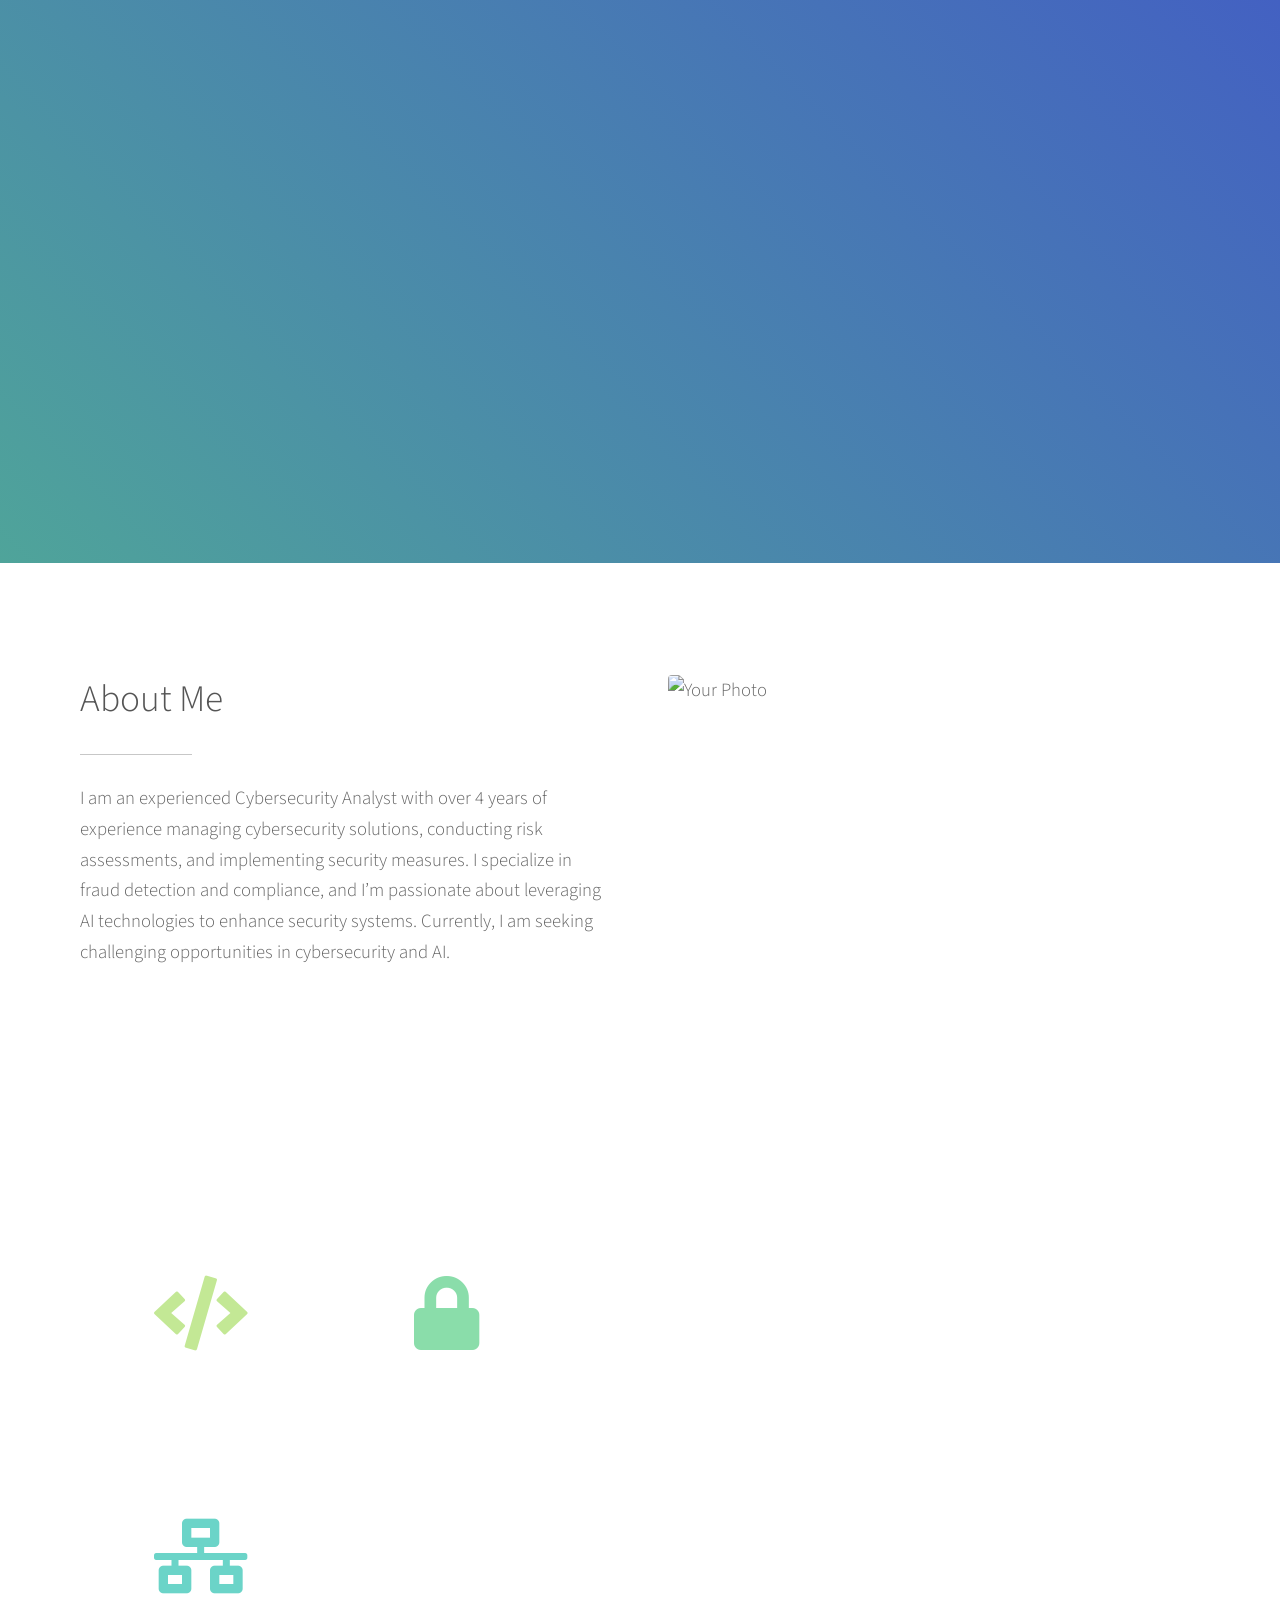
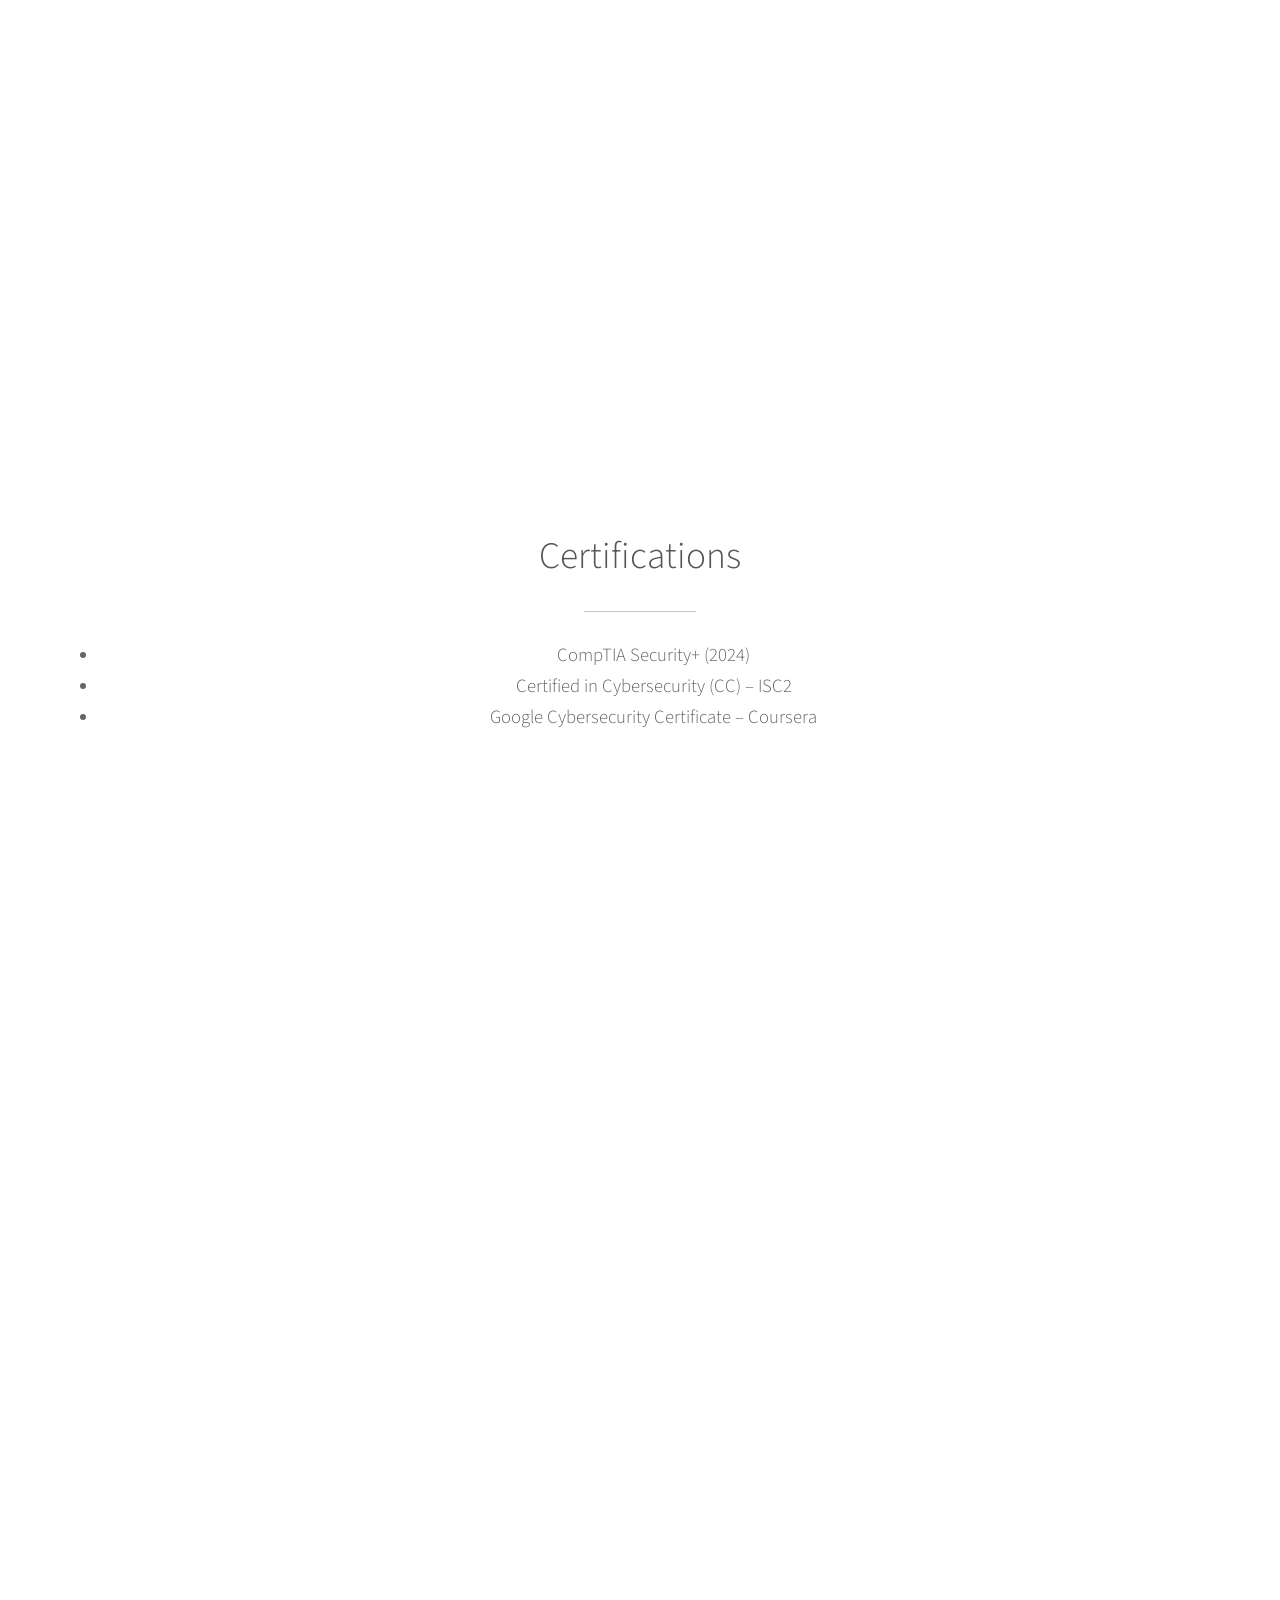
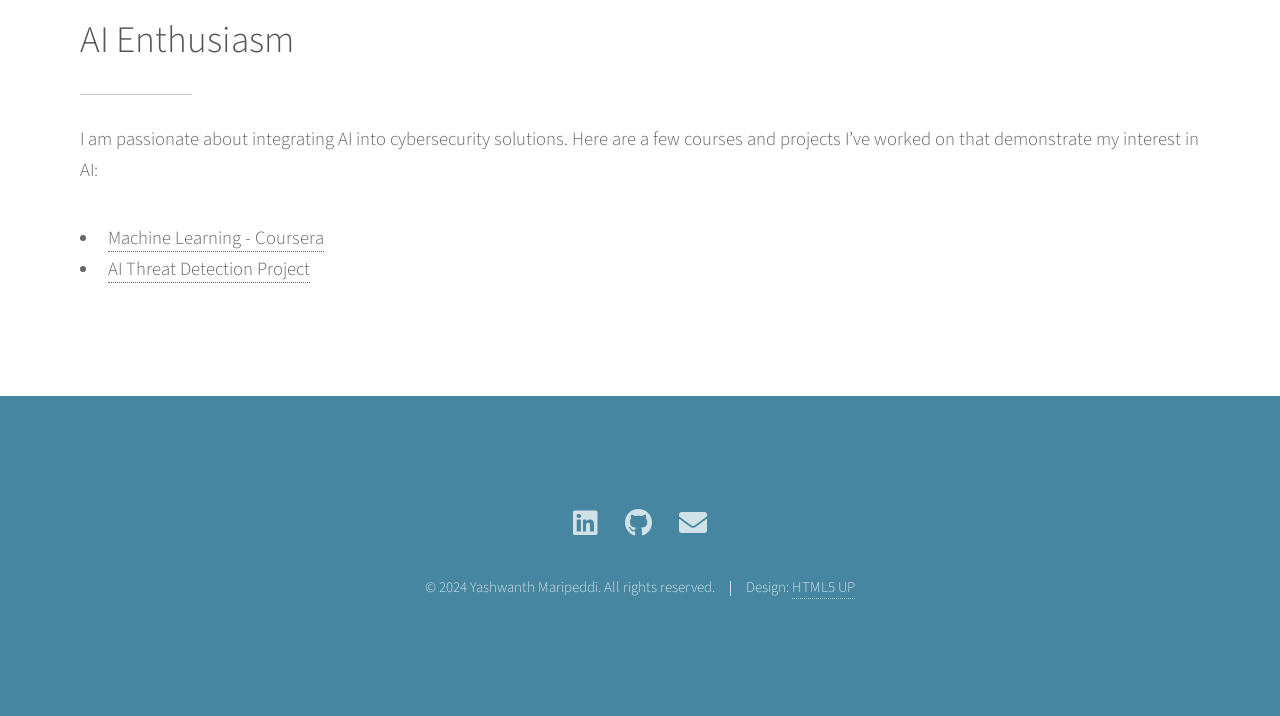
==== index.html @ 0f4a698a "Updated index.html with new resume details" ====
<!DOCTYPE HTML>
<html>

    <head>
        <title>Yashwanth's Portfolio</title>
        <meta charset="utf-8" />
        <meta name="viewport" content="width=device-width, initial-scale=1, user-scalable=no" />
        <meta name="description" content="Yashwanth's Portfolio - Cybersecurity Analyst and AI Enthusiast" />
        <link rel="stylesheet" href="assets/css/main.css" />
        <noscript><link rel="stylesheet" href="assets/css/noscript.css" /></noscript>
    </head>

    <body class="is-preload">

        <!-- Header -->
        <section id="header">
            <div class="inner">
                <span class="icon solid major fa-shield-alt"></span>
                <h1>Hi, I'm <strong>Yashwanth Maripeddi</strong>, a Cybersecurity Analyst & AI Enthusiast.</h1>
                <p>Welcome to my personal portfolio, where I showcase my projects, certifications, and experiences.</p>
                <ul class="actions special">
                    <li><a href="#one" class="button scrolly">Discover</a></li>
                </ul>
            </div>
        </section>

        <!-- About Me -->
        <section id="one" class="main style1">
            <div class="container">
                <div class="row gtr-150">
                    <div class="col-6 col-12-medium">
                        <header class="major">
                            <h2>About Me</h2>
                        </header>
                        <p>I am an experienced Cybersecurity Analyst with over 4 years of experience managing cybersecurity solutions, conducting risk assessments, and implementing security measures. I specialize in fraud detection and compliance, and I’m passionate about leveraging AI technologies to enhance security systems. Currently, I am seeking challenging opportunities in cybersecurity and AI.</p>
                    </div>
                    <div class="col-6 col-12-medium imp-medium">
                        <span class="image fit"><img src="images/your-photo.jpg" alt="Your Photo" /></span>
                    </div>
                </div>
            </div>
        </section>

        <!-- Projects -->
        <section id="two" class="main style2">
            <div class="container">
                <div class="row gtr-150">
                    <div class="col-6 col-12-medium">
                        <ul class="major-icons">
                            <li><span class="icon solid style1 major fa-code"></span></li>
                            <li><span class="icon solid style2 major fa-lock"></span></li>
                            <li><span class="icon solid style3 major fa-network-wired"></span></li>
                        </ul>
                    </div>
                    <div class="col-6 col-12-medium">
                        <header class="major">
                            <h2>Projects</h2>
                        </header>
                        <p>Here are a few key projects I've worked on:</p>

                        <div class="project">
                            <h3>Risk Assessment Strategy Implementation</h3>
                            <p>Executed a comprehensive risk assessment strategy that led to a 30% decrease in potential security threats, ensuring alignment with NIST and ISO 27001 frameworks.</p>
                        </div>

                        <div class="project">
                            <h3>AI-Powered Threat Intelligence Solution</h3>
                            <p>Developed a scalable AI threat intelligence solution that processed over 500,000 data points daily, resulting in faster threat detection and improved prioritization of risks.</p>
                        </div>

                        <div class="project">
                            <h3>Email Security Framework</h3>
                            <p>Designed and implemented an email security framework that integrated state-of-the-art filtering algorithms to prevent phishing attacks and secure communications.</p>
                        </div>
                    </div>
                </div>
            </div>
        </section>

        <!-- Certifications -->
        <section id="three" class="main style1 special">
            <div class="container">
                <header class="major">
                    <h2>Certifications</h2>
                </header>
                <ul>
                    <li>CompTIA Security+ (2024)</li>
                    <li>Certified in Cybersecurity (CC) – ISC2</li>
                    <li>Google Cybersecurity Certificate – Coursera</li>
                </ul>
            </div>
        </section>

        <!-- Experience -->
        <section id="four" class="main style2 special">
            <div class="container">
                <header class="major">
                    <h2>Professional Experience</h2>
                </header>
                <p><strong>Cybersecurity Analyst – Assurant</strong> (Aug 2023 - Present)</p>
                <ul>
                    <li>Developed a security framework in compliance with NIST and ISO 27001, achieving a 25% improvement in audit compliance ratings.</li>
                    <li>Optimized threat detection and incident response times by 20% using Splunk and Wireshark.</li>
                    <li>Configured and integrated firewall systems (Cisco ASA, Palo Alto) for enhanced protection.</li>
                </ul>
                <p><strong>Cybersecurity Analyst – CSS Corp</strong> (Jan 2021 - July 2023)</p>
                <ul>
                    <li>Created an AI threat intelligence system that improved threat identification speed.</li>
                    <li>Launched a secure biometric authentication system, achieving 99% accuracy in fingerprint and facial recognition.</li>
                </ul>
            </div>
        </section>

        <!-- AI Enthusiasm -->
        <section id="ai" class="main style1">
            <div class="container">
                <header class="major">
                    <h2>AI Enthusiasm</h2>
                </header>
                <p>I am passionate about integrating AI into cybersecurity solutions. Here are a few courses and projects I’ve worked on that demonstrate my interest in AI:</p>
                <ul>
                    <li><a href="https://www.coursera.org/learn/machine-learning">Machine Learning - Coursera</a></li>
                    <li><a href="https://github.com/yourusername/ai-project">AI Threat Detection Project</a></li>
                </ul>
            </div>
        </section>

        <!-- Footer -->
        <section id="footer">
            <ul class="icons">
                <li><a href="https://www.linkedin.com/in/ymariped" class="icon brands alt fa-linkedin"><span class="label">LinkedIn</span></a></li>
                <li><a href="https://github.com/yashmariped" class="icon brands alt fa-github"><span class="label">GitHub</span></a></li>
                <li><a href="mailto:yashsecurecodes@gmail.com" class="icon solid alt fa-envelope"><span class="label">Email</span></a></li>
            </ul>
            <ul class="copyright">
                <li>&copy; 2024 Yashwanth Maripeddi. All rights reserved.</li><li>Design: <a href="http://html5up.net">HTML5 UP</a></li>
            </ul>
        </section>

        <!-- Scripts -->
        <script src="assets/js/jquery.min.js"></script>
        <script src="assets/js/jquery.scrolly.min.js"></script>
        <script src="assets/js/browser.min.js"></script>
        <script src="assets/js/breakpoints.min.js"></script>
        <script src="assets/js/util.js"></script>
        <script src="assets/js/main.js"></script>

    </body>
</html>
---- assets/css/main.css ----
@import url("fontawesome-all.min.css");
@import url("https://fonts.googleapis.com/css?family=Source+Sans+Pro:300,300italic,400,400italic");

/*
	Photon by HTML5 UP
	html5up.net | @ajlkn
	Free for personal and commercial use under the CCA 3.0 license (html5up.net/license)
*/

html, body, div, span, applet, object,
iframe, h1, h2, h3, h4, h5, h6, p, blockquote,
pre, a, abbr, acronym, address, big, cite,
code, del, dfn, em, img, ins, kbd, q, s, samp,
small, strike, strong, sub, sup, tt, var, b,
u, i, center, dl, dt, dd, ol, ul, li, fieldset,
form, label, legend, table, caption, tbody,
tfoot, thead, tr, th, td, article, aside,
canvas, details, embed, figure, figcaption,
footer, header, hgroup, menu, nav, output, ruby,
section, summary, time, mark, audio, video {
	margin: 0;
	padding: 0;
	border: 0;
	font-size: 100%;
	font: inherit;
	vertical-align: baseline;}

article, aside, details, figcaption, figure,
footer, header, hgroup, menu, nav, section {
	display: block;}

body {
	line-height: 1;
}

ol, ul {
	list-style: none;
}

blockquote, q {
	quotes: none;
}

	blockquote:before, blockquote:after, q:before, q:after {
		content: '';
		content: none;
	}

table {
	border-collapse: collapse;
	border-spacing: 0;
}

body {
	-webkit-text-size-adjust: none;
}

mark {
	background-color: transparent;
	color: inherit;
}

input::-moz-focus-inner {
	border: 0;
	padding: 0;
}

input, select, textarea {
	-moz-appearance: none;
	-webkit-appearance: none;
	-ms-appearance: none;
	appearance: none;
}

/* Basic */

	html {
		box-sizing: border-box;
	}

	*, *:before, *:after {
		box-sizing: inherit;
	}

	body {
		background: #fff;
	}

		body.is-preload *, body.is-preload *:before, body.is-preload *:after {
			-moz-animation: none !important;
			-webkit-animation: none !important;
			-ms-animation: none !important;
			animation: none !important;
			-moz-transition: none !important;
			-webkit-transition: none !important;
			-ms-transition: none !important;
			transition: none !important;
		}

	body, input, select, textarea {
		color: #666;
		font-family: "Source Sans Pro", Helvetica, sans-serif;
		font-size: 16pt;
		font-weight: 300;
		line-height: 1.65em;
	}

	a {
		-moz-transition: color 0.2s ease-in-out, border-color 0.2s ease-in-out;
		-webkit-transition: color 0.2s ease-in-out, border-color 0.2s ease-in-out;
		-ms-transition: color 0.2s ease-in-out, border-color 0.2s ease-in-out;
		transition: color 0.2s ease-in-out, border-color 0.2s ease-in-out;
		border-bottom: dotted 1px #666;
		color: inherit;
		text-decoration: none;
	}

		a:hover {
			border-bottom-color: transparent !important;
			color: #6bd4c8;
		}

	strong, b {
		color: #555;
		font-weight: 400;
	}

	em, i {
		font-style: italic;
	}

	p {
		margin: 0 0 2em 0;
	}

	h1, h2, h3, h4, h5, h6 {
		color: #555;
		line-height: 1em;
		margin: 0 0 1em 0;
	}

		h1 a, h2 a, h3 a, h4 a, h5 a, h6 a {
			color: inherit;
			text-decoration: none;
		}

	h1 {
		font-size: 2.25em;
		line-height: 1.35em;
	}

	h2 {
		font-size: 2em;
		line-height: 1.35em;
	}

	h3 {
		font-size: 1.35em;
		line-height: 1.5em;
	}

	h4 {
		font-size: 1.25em;
		line-height: 1.5em;
	}

	h5 {
		font-size: 0.9em;
		line-height: 1.5em;
	}

	h6 {
		font-size: 0.7em;
		line-height: 1.5em;
	}

	sub {
		font-size: 0.8em;
		position: relative;
		top: 0.5em;
	}

	sup {
		font-size: 0.8em;
		position: relative;
		top: -0.5em;
	}

	hr {
		border: 0;
		border-bottom: solid 1px rgba(144, 144, 144, 0.5);
		margin: 2em 0;
	}

		hr.major {
			margin: 3em 0;
		}

	blockquote {
		border-left: solid 4px rgba(144, 144, 144, 0.5);
		font-style: italic;
		margin: 0 0 2em 0;
		padding: 0.5em 0 0.5em 2em;
	}

	code {
		background: rgba(144, 144, 144, 0.075);
		border-radius: 4px;
		border: solid 1px rgba(144, 144, 144, 0.5);
		font-family: "Courier New", monospace;
		font-size: 0.9em;
		margin: 0 0.25em;
		padding: 0.25em 0.65em;
	}

	pre {
		-webkit-overflow-scrolling: touch;
		font-family: "Courier New", monospace;
		font-size: 0.9em;
		margin: 0 0 2em 0;
	}

		pre code {
			display: block;
			line-height: 1.75em;
			padding: 1em 1.5em;
			overflow-x: auto;
		}

	.align-left {
		text-align: left;
	}

	.align-center {
		text-align: center;
	}

	.align-right {
		text-align: right;
	}

/* Container */

	.container {
		margin: 0 auto;
		max-width: calc(100% - 4em);
		width: 60em;
	}

		.container.xsmall {
			width: 15em;
		}

		.container.small {
			width: 30em;
		}

		.container.medium {
			width: 45em;
		}

		.container.large {
			width: 75em;
		}

		.container.xlarge {
			width: 90em;
		}

		.container.max {
			width: 100%;
		}

		@media screen and (max-width: 980px) {

			.container {
				max-width: 100% !important;
				width: 100% !important;
			}

		}

		@media screen and (max-width: 480px) {

			.container {
				max-width: calc(100% - 3em);
			}

		}

/* Row */

	.row {
		display: flex;
		flex-wrap: wrap;
		box-sizing: border-box;
		align-items: stretch;
	}

		.row > * {
			box-sizing: border-box;
		}

		.row.gtr-uniform > * > :last-child {
			margin-bottom: 0;
		}

		.row.aln-left {
			justify-content: flex-start;
		}

		.row.aln-center {
			justify-content: center;
		}

		.row.aln-right {
			justify-content: flex-end;
		}

		.row.aln-top {
			align-items: flex-start;
		}

		.row.aln-middle {
			align-items: center;
		}

		.row.aln-bottom {
			align-items: flex-end;
		}

		.row > .imp {
			order: -1;
		}

		.row > .col-1 {
			width: 8.33333%;
		}

		.row > .off-1 {
			margin-left: 8.33333%;
		}

		.row > .col-2 {
			width: 16.66667%;
		}

		.row > .off-2 {
			margin-left: 16.66667%;
		}

		.row > .col-3 {
			width: 25%;
		}

		.row > .off-3 {
			margin-left: 25%;
		}

		.row > .col-4 {
			width: 33.33333%;
		}

		.row > .off-4 {
			margin-left: 33.33333%;
		}

		.row > .col-5 {
			width: 41.66667%;
		}

		.row > .off-5 {
			margin-left: 41.66667%;
		}

		.row > .col-6 {
			width: 50%;
		}

		.row > .off-6 {
			margin-left: 50%;
		}

		.row > .col-7 {
			width: 58.33333%;
		}

		.row > .off-7 {
			margin-left: 58.33333%;
		}

		.row > .col-8 {
			width: 66.66667%;
		}

		.row > .off-8 {
			margin-left: 66.66667%;
		}

		.row > .col-9 {
			width: 75%;
		}

		.row > .off-9 {
			margin-left: 75%;
		}

		.row > .col-10 {
			width: 83.33333%;
		}

		.row > .off-10 {
			margin-left: 83.33333%;
		}

		.row > .col-11 {
			width: 91.66667%;
		}

		.row > .off-11 {
			margin-left: 91.66667%;
		}

		.row > .col-12 {
			width: 100%;
		}

		.row > .off-12 {
			margin-left: 100%;
		}

		.row.gtr-0 {
			margin-top: 0;
			margin-left: 0em;
		}

			.row.gtr-0 > * {
				padding: 0 0 0 0em;
			}

			.row.gtr-0.gtr-uniform {
				margin-top: 0em;
			}

				.row.gtr-0.gtr-uniform > * {
					padding-top: 0em;
				}

		.row.gtr-25 {
			margin-top: 0;
			margin-left: -0.5em;
		}

			.row.gtr-25 > * {
				padding: 0 0 0 0.5em;
			}

			.row.gtr-25.gtr-uniform {
				margin-top: -0.5em;
			}

				.row.gtr-25.gtr-uniform > * {
					padding-top: 0.5em;
				}

		.row.gtr-50 {
			margin-top: 0;
			margin-left: -1em;
		}

			.row.gtr-50 > * {
				padding: 0 0 0 1em;
			}

			.row.gtr-50.gtr-uniform {
				margin-top: -1em;
			}

				.row.gtr-50.gtr-uniform > * {
					padding-top: 1em;
				}

		.row {
			margin-top: 0;
			margin-left: -2em;
		}

			.row > * {
				padding: 0 0 0 2em;
			}

			.row.gtr-uniform {
				margin-top: -2em;
			}

				.row.gtr-uniform > * {
					padding-top: 2em;
				}

		.row.gtr-150 {
			margin-top: 0;
			margin-left: -3em;
		}

			.row.gtr-150 > * {
				padding: 0 0 0 3em;
			}

			.row.gtr-150.gtr-uniform {
				margin-top: -3em;
			}

				.row.gtr-150.gtr-uniform > * {
					padding-top: 3em;
				}

		.row.gtr-200 {
			margin-top: 0;
			margin-left: -4em;
		}

			.row.gtr-200 > * {
				padding: 0 0 0 4em;
			}

			.row.gtr-200.gtr-uniform {
				margin-top: -4em;
			}

				.row.gtr-200.gtr-uniform > * {
					padding-top: 4em;
				}

		@media screen and (max-width: 1680px) {

			.row {
				display: flex;
				flex-wrap: wrap;
				box-sizing: border-box;
				align-items: stretch;
			}

				.row > * {
					box-sizing: border-box;
				}

				.row.gtr-uniform > * > :last-child {
					margin-bottom: 0;
				}

				.row.aln-left {
					justify-content: flex-start;
				}

				.row.aln-center {
					justify-content: center;
				}

				.row.aln-right {
					justify-content: flex-end;
				}

				.row.aln-top {
					align-items: flex-start;
				}

				.row.aln-middle {
					align-items: center;
				}

				.row.aln-bottom {
					align-items: flex-end;
				}

				.row > .imp-xlarge {
					order: -1;
				}

				.row > .col-1-xlarge {
					width: 8.33333%;
				}

				.row > .off-1-xlarge {
					margin-left: 8.33333%;
				}

				.row > .col-2-xlarge {
					width: 16.66667%;
				}

				.row > .off-2-xlarge {
					margin-left: 16.66667%;
				}

				.row > .col-3-xlarge {
					width: 25%;
				}

				.row > .off-3-xlarge {
					margin-left: 25%;
				}

				.row > .col-4-xlarge {
					width: 33.33333%;
				}

				.row > .off-4-xlarge {
					margin-left: 33.33333%;
				}

				.row > .col-5-xlarge {
					width: 41.66667%;
				}

				.row > .off-5-xlarge {
					margin-left: 41.66667%;
				}

				.row > .col-6-xlarge {
					width: 50%;
				}

				.row > .off-6-xlarge {
					margin-left: 50%;
				}

				.row > .col-7-xlarge {
					width: 58.33333%;
				}

				.row > .off-7-xlarge {
					margin-left: 58.33333%;
				}

				.row > .col-8-xlarge {
					width: 66.66667%;
				}

				.row > .off-8-xlarge {
					margin-left: 66.66667%;
				}

				.row > .col-9-xlarge {
					width: 75%;
				}

				.row > .off-9-xlarge {
					margin-left: 75%;
				}

				.row > .col-10-xlarge {
					width: 83.33333%;
				}

				.row > .off-10-xlarge {
					margin-left: 83.33333%;
				}

				.row > .col-11-xlarge {
					width: 91.66667%;
				}

				.row > .off-11-xlarge {
					margin-left: 91.66667%;
				}

				.row > .col-12-xlarge {
					width: 100%;
				}

				.row > .off-12-xlarge {
					margin-left: 100%;
				}

				.row.gtr-0 {
					margin-top: 0;
					margin-left: 0em;
				}

					.row.gtr-0 > * {
						padding: 0 0 0 0em;
					}

					.row.gtr-0.gtr-uniform {
						margin-top: 0em;
					}

						.row.gtr-0.gtr-uniform > * {
							padding-top: 0em;
						}

				.row.gtr-25 {
					margin-top: 0;
					margin-left: -0.5em;
				}

					.row.gtr-25 > * {
						padding: 0 0 0 0.5em;
					}

					.row.gtr-25.gtr-uniform {
						margin-top: -0.5em;
					}

						.row.gtr-25.gtr-uniform > * {
							padding-top: 0.5em;
						}

				.row.gtr-50 {
					margin-top: 0;
					margin-left: -1em;
				}

					.row.gtr-50 > * {
						padding: 0 0 0 1em;
					}

					.row.gtr-50.gtr-uniform {
						margin-top: -1em;
					}

						.row.gtr-50.gtr-uniform > * {
							padding-top: 1em;
						}

				.row {
					margin-top: 0;
					margin-left: -2em;
				}

					.row > * {
						padding: 0 0 0 2em;
					}

					.row.gtr-uniform {
						margin-top: -2em;
					}

						.row.gtr-uniform > * {
							padding-top: 2em;
						}

				.row.gtr-150 {
					margin-top: 0;
					margin-left: -3em;
				}

					.row.gtr-150 > * {
						padding: 0 0 0 3em;
					}

					.row.gtr-150.gtr-uniform {
						margin-top: -3em;
					}

						.row.gtr-150.gtr-uniform > * {
							padding-top: 3em;
						}

				.row.gtr-200 {
					margin-top: 0;
					margin-left: -4em;
				}

					.row.gtr-200 > * {
						padding: 0 0 0 4em;
					}

					.row.gtr-200.gtr-uniform {
						margin-top: -4em;
					}

						.row.gtr-200.gtr-uniform > * {
							padding-top: 4em;
						}

		}

		@media screen and (max-width: 1140px) {

			.row {
				display: flex;
				flex-wrap: wrap;
				box-sizing: border-box;
				align-items: stretch;
			}

				.row > * {
					box-sizing: border-box;
				}

				.row.gtr-uniform > * > :last-child {
					margin-bottom: 0;
				}

				.row.aln-left {
					justify-content: flex-start;
				}

				.row.aln-center {
					justify-content: center;
				}

				.row.aln-right {
					justify-content: flex-end;
				}

				.row.aln-top {
					align-items: flex-start;
				}

				.row.aln-middle {
					align-items: center;
				}

				.row.aln-bottom {
					align-items: flex-end;
				}

				.row > .imp-large {
					order: -1;
				}

				.row > .col-1-large {
					width: 8.33333%;
				}

				.row > .off-1-large {
					margin-left: 8.33333%;
				}

				.row > .col-2-large {
					width: 16.66667%;
				}

				.row > .off-2-large {
					margin-left: 16.66667%;
				}

				.row > .col-3-large {
					width: 25%;
				}

				.row > .off-3-large {
					margin-left: 25%;
				}

				.row > .col-4-large {
					width: 33.33333%;
				}

				.row > .off-4-large {
					margin-left: 33.33333%;
				}

				.row > .col-5-large {
					width: 41.66667%;
				}

				.row > .off-5-large {
					margin-left: 41.66667%;
				}

				.row > .col-6-large {
					width: 50%;
				}

				.row > .off-6-large {
					margin-left: 50%;
				}

				.row > .col-7-large {
					width: 58.33333%;
				}

				.row > .off-7-large {
					margin-left: 58.33333%;
				}

				.row > .col-8-large {
					width: 66.66667%;
				}

				.row > .off-8-large {
					margin-left: 66.66667%;
				}

				.row > .col-9-large {
					width: 75%;
				}

				.row > .off-9-large {
					margin-left: 75%;
				}

				.row > .col-10-large {
					width: 83.33333%;
				}

				.row > .off-10-large {
					margin-left: 83.33333%;
				}

				.row > .col-11-large {
					width: 91.66667%;
				}

				.row > .off-11-large {
					margin-left: 91.66667%;
				}

				.row > .col-12-large {
					width: 100%;
				}

				.row > .off-12-large {
					margin-left: 100%;
				}

				.row.gtr-0 {
					margin-top: 0;
					margin-left: 0em;
				}

					.row.gtr-0 > * {
						padding: 0 0 0 0em;
					}

					.row.gtr-0.gtr-uniform {
						margin-top: 0em;
					}

						.row.gtr-0.gtr-uniform > * {
							padding-top: 0em;
						}

				.row.gtr-25 {
					margin-top: 0;
					margin-left: -0.5em;
				}

					.row.gtr-25 > * {
						padding: 0 0 0 0.5em;
					}

					.row.gtr-25.gtr-uniform {
						margin-top: -0.5em;
					}

						.row.gtr-25.gtr-uniform > * {
							padding-top: 0.5em;
						}

				.row.gtr-50 {
					margin-top: 0;
					margin-left: -1em;
				}

					.row.gtr-50 > * {
						padding: 0 0 0 1em;
					}

					.row.gtr-50.gtr-uniform {
						margin-top: -1em;
					}

						.row.gtr-50.gtr-uniform > * {
							padding-top: 1em;
						}

				.row {
					margin-top: 0;
					margin-left: -2em;
				}

					.row > * {
						padding: 0 0 0 2em;
					}

					.row.gtr-uniform {
						margin-top: -2em;
					}

						.row.gtr-uniform > * {
							padding-top: 2em;
						}

				.row.gtr-150 {
					margin-top: 0;
					margin-left: -3em;
				}

					.row.gtr-150 > * {
						padding: 0 0 0 3em;
					}

					.row.gtr-150.gtr-uniform {
						margin-top: -3em;
					}

						.row.gtr-150.gtr-uniform > * {
							padding-top: 3em;
						}

				.row.gtr-200 {
					margin-top: 0;
					margin-left: -4em;
				}

					.row.gtr-200 > * {
						padding: 0 0 0 4em;
					}

					.row.gtr-200.gtr-uniform {
						margin-top: -4em;
					}

						.row.gtr-200.gtr-uniform > * {
							padding-top: 4em;
						}

		}

		@media screen and (max-width: 980px) {

			.row {
				display: flex;
				flex-wrap: wrap;
				box-sizing: border-box;
				align-items: stretch;
			}

				.row > * {
					box-sizing: border-box;
				}

				.row.gtr-uniform > * > :last-child {
					margin-bottom: 0;
				}

				.row.aln-left {
					justify-content: flex-start;
				}

				.row.aln-center {
					justify-content: center;
				}

				.row.aln-right {
					justify-content: flex-end;
				}

				.row.aln-top {
					align-items: flex-start;
				}

				.row.aln-middle {
					align-items: center;
				}

				.row.aln-bottom {
					align-items: flex-end;
				}

				.row > .imp-medium {
					order: -1;
				}

				.row > .col-1-medium {
					width: 8.33333%;
				}

				.row > .off-1-medium {
					margin-left: 8.33333%;
				}

				.row > .col-2-medium {
					width: 16.66667%;
				}

				.row > .off-2-medium {
					margin-left: 16.66667%;
				}

				.row > .col-3-medium {
					width: 25%;
				}

				.row > .off-3-medium {
					margin-left: 25%;
				}

				.row > .col-4-medium {
					width: 33.33333%;
				}

				.row > .off-4-medium {
					margin-left: 33.33333%;
				}

				.row > .col-5-medium {
					width: 41.66667%;
				}

				.row > .off-5-medium {
					margin-left: 41.66667%;
				}

				.row > .col-6-medium {
					width: 50%;
				}

				.row > .off-6-medium {
					margin-left: 50%;
				}

				.row > .col-7-medium {
					width: 58.33333%;
				}

				.row > .off-7-medium {
					margin-left: 58.33333%;
				}

				.row > .col-8-medium {
					width: 66.66667%;
				}

				.row > .off-8-medium {
					margin-left: 66.66667%;
				}

				.row > .col-9-medium {
					width: 75%;
				}

				.row > .off-9-medium {
					margin-left: 75%;
				}

				.row > .col-10-medium {
					width: 83.33333%;
				}

				.row > .off-10-medium {
					margin-left: 83.33333%;
				}

				.row > .col-11-medium {
					width: 91.66667%;
				}

				.row > .off-11-medium {
					margin-left: 91.66667%;
				}

				.row > .col-12-medium {
					width: 100%;
				}

				.row > .off-12-medium {
					margin-left: 100%;
				}

				.row.gtr-0 {
					margin-top: 0;
					margin-left: 0em;
				}

					.row.gtr-0 > * {
						padding: 0 0 0 0em;
					}

					.row.gtr-0.gtr-uniform {
						margin-top: 0em;
					}

						.row.gtr-0.gtr-uniform > * {
							padding-top: 0em;
						}

				.row.gtr-25 {
					margin-top: 0;
					margin-left: -0.5em;
				}

					.row.gtr-25 > * {
						padding: 0 0 0 0.5em;
					}

					.row.gtr-25.gtr-uniform {
						margin-top: -0.5em;
					}

						.row.gtr-25.gtr-uniform > * {
							padding-top: 0.5em;
						}

				.row.gtr-50 {
					margin-top: 0;
					margin-left: -1em;
				}

					.row.gtr-50 > * {
						padding: 0 0 0 1em;
					}

					.row.gtr-50.gtr-uniform {
						margin-top: -1em;
					}

						.row.gtr-50.gtr-uniform > * {
							padding-top: 1em;
						}

				.row {
					margin-top: 0;
					margin-left: -2em;
				}

					.row > * {
						padding: 0 0 0 2em;
					}

					.row.gtr-uniform {
						margin-top: -2em;
					}

						.row.gtr-uniform > * {
							padding-top: 2em;
						}

				.row.gtr-150 {
					margin-top: 0;
					margin-left: -3em;
				}

					.row.gtr-150 > * {
						padding: 0 0 0 3em;
					}

					.row.gtr-150.gtr-uniform {
						margin-top: -3em;
					}

						.row.gtr-150.gtr-uniform > * {
							padding-top: 3em;
						}

				.row.gtr-200 {
					margin-top: 0;
					margin-left: -4em;
				}

					.row.gtr-200 > * {
						padding: 0 0 0 4em;
					}

					.row.gtr-200.gtr-uniform {
						margin-top: -4em;
					}

						.row.gtr-200.gtr-uniform > * {
							padding-top: 4em;
						}

		}

		@media screen and (max-width: 736px) {

			.row {
				display: flex;
				flex-wrap: wrap;
				box-sizing: border-box;
				align-items: stretch;
			}

				.row > * {
					box-sizing: border-box;
				}

				.row.gtr-uniform > * > :last-child {
					margin-bottom: 0;
				}

				.row.aln-left {
					justify-content: flex-start;
				}

				.row.aln-center {
					justify-content: center;
				}

				.row.aln-right {
					justify-content: flex-end;
				}

				.row.aln-top {
					align-items: flex-start;
				}

				.row.aln-middle {
					align-items: center;
				}

				.row.aln-bottom {
					align-items: flex-end;
				}

				.row > .imp-small {
					order: -1;
				}

				.row > .col-1-small {
					width: 8.33333%;
				}

				.row > .off-1-small {
					margin-left: 8.33333%;
				}

				.row > .col-2-small {
					width: 16.66667%;
				}

				.row > .off-2-small {
					margin-left: 16.66667%;
				}

				.row > .col-3-small {
					width: 25%;
				}

				.row > .off-3-small {
					margin-left: 25%;
				}

				.row > .col-4-small {
					width: 33.33333%;
				}

				.row > .off-4-small {
					margin-left: 33.33333%;
				}

				.row > .col-5-small {
					width: 41.66667%;
				}

				.row > .off-5-small {
					margin-left: 41.66667%;
				}

				.row > .col-6-small {
					width: 50%;
				}

				.row > .off-6-small {
					margin-left: 50%;
				}

				.row > .col-7-small {
					width: 58.33333%;
				}

				.row > .off-7-small {
					margin-left: 58.33333%;
				}

				.row > .col-8-small {
					width: 66.66667%;
				}

				.row > .off-8-small {
					margin-left: 66.66667%;
				}

				.row > .col-9-small {
					width: 75%;
				}

				.row > .off-9-small {
					margin-left: 75%;
				}

				.row > .col-10-small {
					width: 83.33333%;
				}

				.row > .off-10-small {
					margin-left: 83.33333%;
				}

				.row > .col-11-small {
					width: 91.66667%;
				}

				.row > .off-11-small {
					margin-left: 91.66667%;
				}

				.row > .col-12-small {
					width: 100%;
				}

				.row > .off-12-small {
					margin-left: 100%;
				}

				.row.gtr-0 {
					margin-top: 0;
					margin-left: 0em;
				}

					.row.gtr-0 > * {
						padding: 0 0 0 0em;
					}

					.row.gtr-0.gtr-uniform {
						margin-top: 0em;
					}

						.row.gtr-0.gtr-uniform > * {
							padding-top: 0em;
						}

				.row.gtr-25 {
					margin-top: 0;
					margin-left: -0.5em;
				}

					.row.gtr-25 > * {
						padding: 0 0 0 0.5em;
					}

					.row.gtr-25.gtr-uniform {
						margin-top: -0.5em;
					}

						.row.gtr-25.gtr-uniform > * {
							padding-top: 0.5em;
						}

				.row.gtr-50 {
					margin-top: 0;
					margin-left: -1em;
				}

					.row.gtr-50 > * {
						padding: 0 0 0 1em;
					}

					.row.gtr-50.gtr-uniform {
						margin-top: -1em;
					}

						.row.gtr-50.gtr-uniform > * {
							padding-top: 1em;
						}

				.row {
					margin-top: 0;
					margin-left: -2em;
				}

					.row > * {
						padding: 0 0 0 2em;
					}

					.row.gtr-uniform {
						margin-top: -2em;
					}

						.row.gtr-uniform > * {
							padding-top: 2em;
						}

				.row.gtr-150 {
					margin-top: 0;
					margin-left: -3em;
				}

					.row.gtr-150 > * {
						padding: 0 0 0 3em;
					}

					.row.gtr-150.gtr-uniform {
						margin-top: -3em;
					}

						.row.gtr-150.gtr-uniform > * {
							padding-top: 3em;
						}

				.row.gtr-200 {
					margin-top: 0;
					margin-left: -4em;
				}

					.row.gtr-200 > * {
						padding: 0 0 0 4em;
					}

					.row.gtr-200.gtr-uniform {
						margin-top: -4em;
					}

						.row.gtr-200.gtr-uniform > * {
							padding-top: 4em;
						}

		}

		@media screen and (max-width: 480px) {

			.row {
				display: flex;
				flex-wrap: wrap;
				box-sizing: border-box;
				align-items: stretch;
			}

				.row > * {
					box-sizing: border-box;
				}

				.row.gtr-uniform > * > :last-child {
					margin-bottom: 0;
				}

				.row.aln-left {
					justify-content: flex-start;
				}

				.row.aln-center {
					justify-content: center;
				}

				.row.aln-right {
					justify-content: flex-end;
				}

				.row.aln-top {
					align-items: flex-start;
				}

				.row.aln-middle {
					align-items: center;
				}

				.row.aln-bottom {
					align-items: flex-end;
				}

				.row > .imp-xsmall {
					order: -1;
				}

				.row > .col-1-xsmall {
					width: 8.33333%;
				}

				.row > .off-1-xsmall {
					margin-left: 8.33333%;
				}

				.row > .col-2-xsmall {
					width: 16.66667%;
				}

				.row > .off-2-xsmall {
					margin-left: 16.66667%;
				}

				.row > .col-3-xsmall {
					width: 25%;
				}

				.row > .off-3-xsmall {
					margin-left: 25%;
				}

				.row > .col-4-xsmall {
					width: 33.33333%;
				}

				.row > .off-4-xsmall {
					margin-left: 33.33333%;
				}

				.row > .col-5-xsmall {
					width: 41.66667%;
				}

				.row > .off-5-xsmall {
					margin-left: 41.66667%;
				}

				.row > .col-6-xsmall {
					width: 50%;
				}

				.row > .off-6-xsmall {
					margin-left: 50%;
				}

				.row > .col-7-xsmall {
					width: 58.33333%;
				}

				.row > .off-7-xsmall {
					margin-left: 58.33333%;
				}

				.row > .col-8-xsmall {
					width: 66.66667%;
				}

				.row > .off-8-xsmall {
					margin-left: 66.66667%;
				}

				.row > .col-9-xsmall {
					width: 75%;
				}

				.row > .off-9-xsmall {
					margin-left: 75%;
				}

				.row > .col-10-xsmall {
					width: 83.33333%;
				}

				.row > .off-10-xsmall {
					margin-left: 83.33333%;
				}

				.row > .col-11-xsmall {
					width: 91.66667%;
				}

				.row > .off-11-xsmall {
					margin-left: 91.66667%;
				}

				.row > .col-12-xsmall {
					width: 100%;
				}

				.row > .off-12-xsmall {
					margin-left: 100%;
				}

				.row.gtr-0 {
					margin-top: 0;
					margin-left: 0em;
				}

					.row.gtr-0 > * {
						padding: 0 0 0 0em;
					}

					.row.gtr-0.gtr-uniform {
						margin-top: 0em;
					}

						.row.gtr-0.gtr-uniform > * {
							padding-top: 0em;
						}

				.row.gtr-25 {
					margin-top: 0;
					margin-left: -0.5em;
				}

					.row.gtr-25 > * {
						padding: 0 0 0 0.5em;
					}

					.row.gtr-25.gtr-uniform {
						margin-top: -0.5em;
					}

						.row.gtr-25.gtr-uniform > * {
							padding-top: 0.5em;
						}

				.row.gtr-50 {
					margin-top: 0;
					margin-left: -1em;
				}

					.row.gtr-50 > * {
						padding: 0 0 0 1em;
					}

					.row.gtr-50.gtr-uniform {
						margin-top: -1em;
					}

						.row.gtr-50.gtr-uniform > * {
							padding-top: 1em;
						}

				.row {
					margin-top: 0;
					margin-left: -2em;
				}

					.row > * {
						padding: 0 0 0 2em;
					}

					.row.gtr-uniform {
						margin-top: -2em;
					}

						.row.gtr-uniform > * {
							padding-top: 2em;
						}

				.row.gtr-150 {
					margin-top: 0;
					margin-left: -3em;
				}

					.row.gtr-150 > * {
						padding: 0 0 0 3em;
					}

					.row.gtr-150.gtr-uniform {
						margin-top: -3em;
					}

						.row.gtr-150.gtr-uniform > * {
							padding-top: 3em;
						}

				.row.gtr-200 {
					margin-top: 0;
					margin-left: -4em;
				}

					.row.gtr-200 > * {
						padding: 0 0 0 4em;
					}

					.row.gtr-200.gtr-uniform {
						margin-top: -4em;
					}

						.row.gtr-200.gtr-uniform > * {
							padding-top: 4em;
						}

		}

		@media screen and (max-width: 320px) {

			.row {
				display: flex;
				flex-wrap: wrap;
				box-sizing: border-box;
				align-items: stretch;
			}

				.row > * {
					box-sizing: border-box;
				}

				.row.gtr-uniform > * > :last-child {
					margin-bottom: 0;
				}

				.row.aln-left {
					justify-content: flex-start;
				}

				.row.aln-center {
					justify-content: center;
				}

				.row.aln-right {
					justify-content: flex-end;
				}

				.row.aln-top {
					align-items: flex-start;
				}

				.row.aln-middle {
					align-items: center;
				}

				.row.aln-bottom {
					align-items: flex-end;
				}

				.row > .imp-xxsmall {
					order: -1;
				}

				.row > .col-1-xxsmall {
					width: 8.33333%;
				}

				.row > .off-1-xxsmall {
					margin-left: 8.33333%;
				}

				.row > .col-2-xxsmall {
					width: 16.66667%;
				}

				.row > .off-2-xxsmall {
					margin-left: 16.66667%;
				}

				.row > .col-3-xxsmall {
					width: 25%;
				}

				.row > .off-3-xxsmall {
					margin-left: 25%;
				}

				.row > .col-4-xxsmall {
					width: 33.33333%;
				}

				.row > .off-4-xxsmall {
					margin-left: 33.33333%;
				}

				.row > .col-5-xxsmall {
					width: 41.66667%;
				}

				.row > .off-5-xxsmall {
					margin-left: 41.66667%;
				}

				.row > .col-6-xxsmall {
					width: 50%;
				}

				.row > .off-6-xxsmall {
					margin-left: 50%;
				}

				.row > .col-7-xxsmall {
					width: 58.33333%;
				}

				.row > .off-7-xxsmall {
					margin-left: 58.33333%;
				}

				.row > .col-8-xxsmall {
					width: 66.66667%;
				}

				.row > .off-8-xxsmall {
					margin-left: 66.66667%;
				}

				.row > .col-9-xxsmall {
					width: 75%;
				}

				.row > .off-9-xxsmall {
					margin-left: 75%;
				}

				.row > .col-10-xxsmall {
					width: 83.33333%;
				}

				.row > .off-10-xxsmall {
					margin-left: 83.33333%;
				}

				.row > .col-11-xxsmall {
					width: 91.66667%;
				}

				.row > .off-11-xxsmall {
					margin-left: 91.66667%;
				}

				.row > .col-12-xxsmall {
					width: 100%;
				}

				.row > .off-12-xxsmall {
					margin-left: 100%;
				}

				.row.gtr-0 {
					margin-top: 0;
					margin-left: 0em;
				}

					.row.gtr-0 > * {
						padding: 0 0 0 0em;
					}

					.row.gtr-0.gtr-uniform {
						margin-top: 0em;
					}

						.row.gtr-0.gtr-uniform > * {
							padding-top: 0em;
						}

				.row.gtr-25 {
					margin-top: 0;
					margin-left: -0.5em;
				}

					.row.gtr-25 > * {
						padding: 0 0 0 0.5em;
					}

					.row.gtr-25.gtr-uniform {
						margin-top: -0.5em;
					}

						.row.gtr-25.gtr-uniform > * {
							padding-top: 0.5em;
						}

				.row.gtr-50 {
					margin-top: 0;
					margin-left: -1em;
				}

					.row.gtr-50 > * {
						padding: 0 0 0 1em;
					}

					.row.gtr-50.gtr-uniform {
						margin-top: -1em;
					}

						.row.gtr-50.gtr-uniform > * {
							padding-top: 1em;
						}

				.row {
					margin-top: 0;
					margin-left: -2em;
				}

					.row > * {
						padding: 0 0 0 2em;
					}

					.row.gtr-uniform {
						margin-top: -2em;
					}

						.row.gtr-uniform > * {
							padding-top: 2em;
						}

				.row.gtr-150 {
					margin-top: 0;
					margin-left: -3em;
				}

					.row.gtr-150 > * {
						padding: 0 0 0 3em;
					}

					.row.gtr-150.gtr-uniform {
						margin-top: -3em;
					}

						.row.gtr-150.gtr-uniform > * {
							padding-top: 3em;
						}

				.row.gtr-200 {
					margin-top: 0;
					margin-left: -4em;
				}

					.row.gtr-200 > * {
						padding: 0 0 0 4em;
					}

					.row.gtr-200.gtr-uniform {
						margin-top: -4em;
					}

						.row.gtr-200.gtr-uniform > * {
							padding-top: 4em;
						}

		}

/* Section/Article */

	section.special, article.special {
		text-align: center;
	}

	header p {
		color: #999;
		margin: 0 0 1.5em 0;
		position: relative;
	}

	header h2 + p {
		font-size: 1.25em;
		line-height: 1.5em;
		margin-top: -1em;
	}

	header h3 + p {
		font-size: 1.1em;
		line-height: 1.5em;
		margin-top: -0.8em;
	}

	header h4 + p,
	header h5 + p,
	header h6 + p {
		font-size: 0.9em;
		line-height: 1.5em;
		margin-top: -0.6em;
	}

	header.major {
		margin: 0 0 1em 0;
	}

		header.major:after {
			background: rgba(144, 144, 144, 0.5);
			content: '';
			display: inline-block;
			height: 1px;
			margin-top: 1.5em;
			width: 6em;
		}

		header.major h2, header.major h3, header.major h4, header.major h5, header.major h6 {
			margin: 0;
		}

		header.major p {
			margin: 0.7em 0 0 0;
		}

	header.special {
		text-align: center;
	}

/* Form */

	form {
		margin: 0 0 2em 0;
	}

	label {
		color: #555;
		display: block;
		font-size: 0.9em;
		font-weight: 400;
		margin: 0 0 1em 0;
	}

	input[type="text"],
	input[type="password"],
	input[type="email"],
	select,
	textarea {
		-moz-appearance: none;
		-webkit-appearance: none;
		-ms-appearance: none;
		appearance: none;
		background: rgba(144, 144, 144, 0.075);
		border-radius: 4px;
		border: none;
		border: solid 1px rgba(144, 144, 144, 0.5);
		color: inherit;
		display: block;
		outline: 0;
		padding: 0 1em;
		text-decoration: none;
		width: 100%;
	}

		input[type="text"]:invalid,
		input[type="password"]:invalid,
		input[type="email"]:invalid,
		select:invalid,
		textarea:invalid {
			box-shadow: none;
		}

		input[type="text"]:focus,
		input[type="password"]:focus,
		input[type="email"]:focus,
		select:focus,
		textarea:focus {
			border-color: #6bd4c8;
		}

	select {
		background-image: url("data:image/svg+xml;charset=utf8,%3Csvg xmlns='http://www.w3.org/2000/svg' width='40' height='40' preserveAspectRatio='none' viewBox='0 0 40 40'%3E%3Cpath d='M9.4,12.3l10.4,10.4l10.4-10.4c0.2-0.2,0.5-0.4,0.9-0.4c0.3,0,0.6,0.1,0.9,0.4l3.3,3.3c0.2,0.2,0.4,0.5,0.4,0.9 c0,0.4-0.1,0.6-0.4,0.9L20.7,31.9c-0.2,0.2-0.5,0.4-0.9,0.4c-0.3,0-0.6-0.1-0.9-0.4L4.3,17.3c-0.2-0.2-0.4-0.5-0.4-0.9 c0-0.4,0.1-0.6,0.4-0.9l3.3-3.3c0.2-0.2,0.5-0.4,0.9-0.4S9.1,12.1,9.4,12.3z' fill='rgba(144, 144, 144, 0.5)' /%3E%3C/svg%3E");
		background-size: 1.25rem;
		background-repeat: no-repeat;
		background-position: calc(100% - 1rem) center;
		height: 2.75em;
		padding-right: 2.75em;
		text-overflow: ellipsis;
	}

		select option {
			color: #555;
			background: #fff;
		}

		select:focus::-ms-value {
			background-color: transparent;
		}

		select::-ms-expand {
			display: none;
		}

	input[type="text"],
	input[type="password"],
	input[type="email"],
	select {
		height: 2.75em;
	}

	textarea {
		padding: 0.75em 1em;
	}

	input[type="checkbox"],
	input[type="radio"] {
		-moz-appearance: none;
		-webkit-appearance: none;
		-ms-appearance: none;
		appearance: none;
		display: block;
		float: left;
		margin-right: -2em;
		opacity: 0;
		width: 1em;
		z-index: -1;
	}

		input[type="checkbox"] + label,
		input[type="radio"] + label {
			text-decoration: none;
			color: #666;
			cursor: pointer;
			display: inline-block;
			font-size: 1em;
			font-weight: 300;
			padding-left: 2.4em;
			padding-right: 0.75em;
			position: relative;
		}

			input[type="checkbox"] + label:before,
			input[type="radio"] + label:before {
				-moz-osx-font-smoothing: grayscale;
				-webkit-font-smoothing: antialiased;
				display: inline-block;
				font-style: normal;
				font-variant: normal;
				text-rendering: auto;
				line-height: 1;
				text-transform: none !important;
				font-family: 'Font Awesome 5 Free';
				font-weight: 900;
			}

			input[type="checkbox"] + label:before,
			input[type="radio"] + label:before {
				background: rgba(144, 144, 144, 0.075);
				border-radius: 4px;
				border: solid 1px rgba(144, 144, 144, 0.5);
				content: '';
				display: inline-block;
				font-size: 0.8em;
				height: 2.0625em;
				left: 0;
				line-height: 2.0625em;
				position: absolute;
				text-align: center;
				top: 0;
				width: 2.0625em;
			}

		input[type="checkbox"]:checked + label:before,
		input[type="radio"]:checked + label:before {
			background: #666666;
			border-color: #666666;
			color: #ffffff;
			content: '\f00c';
		}

		input[type="checkbox"]:focus + label:before,
		input[type="radio"]:focus + label:before {
			border-color: #6bd4c8;
		}

	input[type="checkbox"] + label:before {
		border-radius: 4px;
	}

	input[type="radio"] + label:before {
		border-radius: 100%;
	}

	::-webkit-input-placeholder {
		color: #999 !important;
		opacity: 1.0;
	}

	:-moz-placeholder {
		color: #999 !important;
		opacity: 1.0;
	}

	::-moz-placeholder {
		color: #999 !important;
		opacity: 1.0;
	}

	:-ms-input-placeholder {
		color: #999 !important;
		opacity: 1.0;
	}

/* Box */

	.box {
		border-radius: 4px;
		border: solid 1px rgba(144, 144, 144, 0.5);
		margin-bottom: 2em;
		padding: 1.5em;
	}

		.box > :last-child,
		.box > :last-child > :last-child,
		.box > :last-child > :last-child > :last-child {
			margin-bottom: 0;
		}

		.box.alt {
			border: 0;
			border-radius: 0;
			padding: 0;
		}

/* Icon */

	.icon {
		text-decoration: none;
		border-bottom: none;
		position: relative;
	}

		.icon:before {
			-moz-osx-font-smoothing: grayscale;
			-webkit-font-smoothing: antialiased;
			display: inline-block;
			font-style: normal;
			font-variant: normal;
			text-rendering: auto;
			line-height: 1;
			text-transform: none !important;
			font-family: 'Font Awesome 5 Free';
			font-weight: 400;
		}

		.icon > .label {
			display: none;
		}

		.icon:before {
			line-height: inherit;
		}

		.icon.solid:before {
			font-weight: 900 !important;
		}

		.icon.brands:before {
			font-family: 'Font Awesome 5 Brands';
		}

		.icon.style1:before {
			color: #c3e895;
		}

		.icon.style2:before {
			color: #8addaa;
		}

		.icon.style3:before {
			color: #6bd4c8;
		}

		.icon.style4:before {
			color: #57aed3;
		}

		.icon.style5:before {
			color: #4a87d3;
		}

		.icon.style6:before {
			color: #6b88e6;
		}

		.icon.major {
			text-decoration: none;
			color: #555;
			cursor: default;
			display: inline-block;
			margin: 0 0 1.5em 0;
		}

			.icon.major:before {
				-moz-osx-font-smoothing: grayscale;
				-webkit-font-smoothing: antialiased;
				display: inline-block;
				font-style: normal;
				font-variant: normal;
				text-rendering: auto;
				line-height: 1;
				text-transform: none !important;
				font-family: 'Font Awesome 5 Free';
				font-weight: 400;
			}

			.icon.major:before {
				font-size: 4em;
				line-height: 1em;
			}

/* Image */

	.image {
		border-radius: 4px;
		border: 0;
		display: inline-block;
		position: relative;
	}

		.image img {
			border-radius: 4px;
			display: block;
		}

		.image.left {
			float: left;
			padding: 0 1.5em 1em 0;
			top: 0.25em;
		}

		.image.right {
			float: right;
			padding: 0 0 1em 1.5em;
			top: 0.25em;
		}

		.image.left, .image.right {
			max-width: 40%;
		}

			.image.left img, .image.right img {
				width: 100%;
			}

		.image.fit {
			display: block;
			margin: 0 0 2em 0;
			width: 100%;
		}

			.image.fit img {
				width: 100%;
			}

/* List */

	ol {
		list-style: decimal;
		margin: 0 0 2em 0;
		padding-left: 1.25em;
	}

		ol li {
			padding-left: 0.25em;
		}

	ul {
		list-style: disc;
		margin: 0 0 2em 0;
		padding-left: 1em;
	}

		ul li {
			padding-left: 0.5em;
		}

		ul.alt {
			list-style: none;
			padding-left: 0;
		}

			ul.alt li {
				border-top: solid 1px rgba(144, 144, 144, 0.5);
				padding: 0.5em 0;
			}

				ul.alt li:first-child {
					border-top: 0;
					padding-top: 0;
				}

	dl {
		margin: 0 0 2em 0;
	}

/* Actions */

	ul.actions {
		display: -moz-flex;
		display: -webkit-flex;
		display: -ms-flex;
		display: flex;
		cursor: default;
		list-style: none;
		margin-left: -1em;
		padding-left: 0;
	}

		ul.actions li {
			padding: 0 0 0 1em;
			vertical-align: middle;
		}

		ul.actions.special {
			-moz-justify-content: center;
			-webkit-justify-content: center;
			-ms-justify-content: center;
			justify-content: center;
			width: 100%;
			margin-left: 0;
		}

			ul.actions.special li:first-child {
				padding-left: 0;
			}

		ul.actions.stacked {
			-moz-flex-direction: column;
			-webkit-flex-direction: column;
			-ms-flex-direction: column;
			flex-direction: column;
			margin-left: 0;
		}

			ul.actions.stacked li {
				padding: 1.3em 0 0 0;
			}

				ul.actions.stacked li:first-child {
					padding-top: 0;
				}

		ul.actions.fit {
			width: calc(100% + 1em);
		}

			ul.actions.fit li {
				-moz-flex-grow: 1;
				-webkit-flex-grow: 1;
				-ms-flex-grow: 1;
				flex-grow: 1;
				-moz-flex-shrink: 1;
				-webkit-flex-shrink: 1;
				-ms-flex-shrink: 1;
				flex-shrink: 1;
				width: 100%;
			}

				ul.actions.fit li > * {
					width: 100%;
				}

			ul.actions.fit.stacked {
				width: 100%;
			}

		@media screen and (max-width: 480px) {

			ul.actions:not(.fixed) {
				-moz-flex-direction: column;
				-webkit-flex-direction: column;
				-ms-flex-direction: column;
				flex-direction: column;
				margin-left: 0;
				width: 100% !important;
			}

				ul.actions:not(.fixed) li {
					-moz-flex-grow: 1;
					-webkit-flex-grow: 1;
					-ms-flex-grow: 1;
					flex-grow: 1;
					-moz-flex-shrink: 1;
					-webkit-flex-shrink: 1;
					-ms-flex-shrink: 1;
					flex-shrink: 1;
					padding: 1em 0 0 0;
					text-align: center;
					width: 100%;
				}

					ul.actions:not(.fixed) li > * {
						width: 100%;
					}

					ul.actions:not(.fixed) li:first-child {
						padding-top: 0;
					}

					ul.actions:not(.fixed) li input[type="submit"],
					ul.actions:not(.fixed) li input[type="reset"],
					ul.actions:not(.fixed) li input[type="button"],
					ul.actions:not(.fixed) li button,
					ul.actions:not(.fixed) li .button {
						width: 100%;
					}

						ul.actions:not(.fixed) li input[type="submit"].icon:before,
						ul.actions:not(.fixed) li input[type="reset"].icon:before,
						ul.actions:not(.fixed) li input[type="button"].icon:before,
						ul.actions:not(.fixed) li button.icon:before,
						ul.actions:not(.fixed) li .button.icon:before {
							margin-left: -0.5em;
						}

		}

/* Icons */

	ul.icons {
		cursor: default;
		list-style: none;
		padding-left: 0;
	}

		ul.icons li {
			display: inline-block;
			padding: 0 1.25em 0 0;
		}

			ul.icons li:last-child {
				padding-right: 0;
			}

			ul.icons li .icon:before {
				font-size: 1.5em;
			}

/* Major Icons */

	ul.major-icons {
		list-style: none;
		padding-left: 0;
	}

		ul.major-icons li {
			display: inline-block;
			padding: 2.5em;
			text-align: center;
		}

			ul.major-icons li .icon {
				-moz-transform: rotate(45deg);
				-webkit-transform: rotate(45deg);
				-ms-transform: rotate(45deg);
				transform: rotate(45deg);
				border-radius: 4px;
				border: solid 1px rgba(144, 144, 144, 0.5);
				display: inline-block;
				height: 8em;
				line-height: 8em;
				margin: 0;
				text-align: center;
				width: 8em;
			}

				ul.major-icons li .icon:before {
					-moz-transform: rotate(-45deg);
					-webkit-transform: rotate(-45deg);
					-ms-transform: rotate(-45deg);
					transform: rotate(-45deg);
					display: inline-block;
					line-height: inherit;
				}

/* Table */

	.table-wrapper {
		-webkit-overflow-scrolling: touch;
		overflow-x: auto;
	}

	table {
		margin: 0 0 2em 0;
		width: 100%;
	}

		table tbody tr {
			border-left: 0;
			border-right: 0;
		}

			table tbody tr:nth-child(2n + 1) {
				background-color: rgba(144, 144, 144, 0.075);
			}

		table td {
			padding: 0.75em 0.75em;
		}

		table th {
			color: #555;
			font-size: 0.9em;
			font-weight: 400;
			padding: 0 0.75em 0.75em 0.75em;
			text-align: left;
		}

		table thead {
			border-bottom: solid 1px rgba(144, 144, 144, 0.5);
		}

		table tfoot {
			border-top: solid 1px rgba(144, 144, 144, 0.5);
		}

		table.alt {
			border-collapse: separate;
		}

			table.alt tbody tr td {
				border: solid 1px rgba(144, 144, 144, 0.5);
				border-left-width: 0;
				border-top-width: 0;
			}

				table.alt tbody tr td:first-child {
					border-left-width: 1px;
				}

			table.alt tbody tr:first-child td {
				border-top-width: 1px;
			}

			table.alt thead {
				border-bottom: 0;
			}

			table.alt tfoot {
				border-top: 0;
			}

/* Button */

	input[type="submit"],
	input[type="reset"],
	input[type="button"],
	button,
	.button {
		-moz-appearance: none;
		-webkit-appearance: none;
		-ms-appearance: none;
		appearance: none;
		-moz-transition: background-color 0.2s ease-in-out, color 0.2s ease-in-out;
		-webkit-transition: background-color 0.2s ease-in-out, color 0.2s ease-in-out;
		-ms-transition: background-color 0.2s ease-in-out, color 0.2s ease-in-out;
		transition: background-color 0.2s ease-in-out, color 0.2s ease-in-out;
		background-color: transparent;
		border-radius: 4px;
		border: 0;
		box-shadow: inset 0 0 0 1px rgba(144, 144, 144, 0.5);
		color: #555 !important;
		cursor: pointer;
		display: inline-block;
		font-size: 0.9em;
		font-weight: 400;
		height: 2.75em;
		letter-spacing: 0.125em;
		line-height: 2.75em;
		padding: 0 2em;
		text-align: center;
		text-decoration: none;
		text-indent: 0.125em;
		text-transform: uppercase;
		white-space: nowrap;
	}

		input[type="submit"]:hover,
		input[type="reset"]:hover,
		input[type="button"]:hover,
		button:hover,
		.button:hover {
			background-color: rgba(144, 144, 144, 0.075);
		}

		input[type="submit"]:active,
		input[type="reset"]:active,
		input[type="button"]:active,
		button:active,
		.button:active {
			background-color: rgba(144, 144, 144, 0.2);
		}

		input[type="submit"].icon:before,
		input[type="reset"].icon:before,
		input[type="button"].icon:before,
		button.icon:before,
		.button.icon:before {
			margin-right: 0.5em;
		}

		input[type="submit"].fit,
		input[type="reset"].fit,
		input[type="button"].fit,
		button.fit,
		.button.fit {
			width: 100%;
		}

		input[type="submit"].small,
		input[type="reset"].small,
		input[type="button"].small,
		button.small,
		.button.small {
			font-size: 0.7em;
		}

		input[type="submit"].large,
		input[type="reset"].large,
		input[type="button"].large,
		button.large,
		.button.large {
			font-size: 1.25em;
		}

		input[type="submit"].wide,
		input[type="reset"].wide,
		input[type="button"].wide,
		button.wide,
		.button.wide {
			min-width: 12em;
		}

		input[type="submit"].primary,
		input[type="reset"].primary,
		input[type="button"].primary,
		button.primary,
		.button.primary {
			background-color: #555;
			box-shadow: none !important;
			color: #fff !important;
		}

			input[type="submit"].primary:hover,
			input[type="reset"].primary:hover,
			input[type="button"].primary:hover,
			button.primary:hover,
			.button.primary:hover {
				background-color: #626262;
			}

			input[type="submit"].primary:active,
			input[type="reset"].primary:active,
			input[type="button"].primary:active,
			button.primary:active,
			.button.primary:active {
				background-color: #484848;
			}

		input[type="submit"].disabled, input[type="submit"]:disabled,
		input[type="reset"].disabled,
		input[type="reset"]:disabled,
		input[type="button"].disabled,
		input[type="button"]:disabled,
		button.disabled,
		button:disabled,
		.button.disabled,
		.button:disabled {
			cursor: default;
			opacity: 0.25;
		}

/* Main */

	.main {
		padding: 6em 0 4em 0 ;
	}

		.main.style1 {
			background: #fff;
		}

		.main.style2 {
			background-color: #333;
			color: rgba(255, 255, 255, 0.75);
			background-attachment: fixed,							fixed;
			background-image: url("images/overlay1.png"), url("../../images/header.jpg");
			background-size: auto,							cover;
		}

			.main.style2 a {
				border-bottom-color: rgba(255, 255, 255, 0.5);
			}

				.main.style2 a:hover {
					color: #ffffff;
				}

			.main.style2 h1, .main.style2 h2, .main.style2 h3, .main.style2 h4, .main.style2 h5, .main.style2 h6, .main.style2 strong, .main.style2 b {
				color: #ffffff;
			}

			.main.style2 header p {
				color: #ffffff;
			}

			.main.style2 header.major:after {
				background: #ffffff;
			}

			.main.style2 input[type="submit"],
			.main.style2 input[type="reset"],
			.main.style2 input[type="button"],
			.main.style2 button,
			.main.style2 .button {
				box-shadow: inset 0 0 0 1px #ffffff;
				color: #ffffff !important;
			}

				.main.style2 input[type="submit"]:hover,
				.main.style2 input[type="reset"]:hover,
				.main.style2 input[type="button"]:hover,
				.main.style2 button:hover,
				.main.style2 .button:hover {
					background-color: rgba(255, 255, 255, 0.125);
				}

				.main.style2 input[type="submit"]:active,
				.main.style2 input[type="reset"]:active,
				.main.style2 input[type="button"]:active,
				.main.style2 button:active,
				.main.style2 .button:active {
					background-color: rgba(255, 255, 255, 0.25);
				}

				.main.style2 input[type="submit"].primary,
				.main.style2 input[type="reset"].primary,
				.main.style2 input[type="button"].primary,
				.main.style2 button.primary,
				.main.style2 .button.primary {
					background-color: #ffffff;
					box-shadow: inset 0 0 0 1px #ffffff !important;
					color: #333 !important;
				}

					.main.style2 input[type="submit"].primary:hover,
					.main.style2 input[type="reset"].primary:hover,
					.main.style2 input[type="button"].primary:hover,
					.main.style2 button.primary:hover,
					.main.style2 .button.primary:hover {
						background-color: rgba(255, 255, 255, 0.125) !important;
						color: #ffffff !important;
					}

					.main.style2 input[type="submit"].primary:active,
					.main.style2 input[type="reset"].primary:active,
					.main.style2 input[type="button"].primary:active,
					.main.style2 button.primary:active,
					.main.style2 .button.primary:active {
						background-color: rgba(255, 255, 255, 0.25) !important;
					}

			.main.style2 ul.major-icons li .icon {
				border-color: #ffffff;
			}

			.main.style2 .icon.major {
				color: #ffffff;
			}

/* Header */

	#header {
		padding: 9em 0 9em 0 ;
		background-color: #4686a0;
		color: rgba(255, 255, 255, 0.75);
		background-attachment: fixed,							fixed,							fixed;
		background-image: url("images/overlay2.png"), url("images/overlay3.svg"), linear-gradient(45deg, #9dc66b 5%, #4fa49a 30%, #4361c2);
		background-position: top left,						center center,					center center;
		background-size: auto,							cover,							cover;
		overflow: hidden;
		position: relative;
		text-align: center;
	}

		#header a {
			border-bottom-color: rgba(255, 255, 255, 0.5);
		}

			#header a:hover {
				color: #ffffff;
			}

		#header h1, #header h2, #header h3, #header h4, #header h5, #header h6, #header strong, #header b {
			color: #ffffff;
		}

		#header header p {
			color: #ffffff;
		}

		#header header.major:after {
			background: #ffffff;
		}

		#header input[type="submit"],
		#header input[type="reset"],
		#header input[type="button"],
		#header button,
		#header .button {
			box-shadow: inset 0 0 0 1px #ffffff;
			color: #ffffff !important;
		}

			#header input[type="submit"]:hover,
			#header input[type="reset"]:hover,
			#header input[type="button"]:hover,
			#header button:hover,
			#header .button:hover {
				background-color: rgba(255, 255, 255, 0.125);
			}

			#header input[type="submit"]:active,
			#header input[type="reset"]:active,
			#header input[type="button"]:active,
			#header button:active,
			#header .button:active {
				background-color: rgba(255, 255, 255, 0.25);
			}

			#header input[type="submit"].primary,
			#header input[type="reset"].primary,
			#header input[type="button"].primary,
			#header button.primary,
			#header .button.primary {
				background-color: #ffffff;
				box-shadow: inset 0 0 0 1px #ffffff !important;
				color: #4686a0 !important;
			}

				#header input[type="submit"].primary:hover,
				#header input[type="reset"].primary:hover,
				#header input[type="button"].primary:hover,
				#header button.primary:hover,
				#header .button.primary:hover {
					background-color: rgba(255, 255, 255, 0.125) !important;
					color: #ffffff !important;
				}

				#header input[type="submit"].primary:active,
				#header input[type="reset"].primary:active,
				#header input[type="button"].primary:active,
				#header button.primary:active,
				#header .button.primary:active {
					background-color: rgba(255, 255, 255, 0.25) !important;
				}

		#header ul.major-icons li .icon {
			border-color: #ffffff;
		}

		#header .icon.major {
			color: #ffffff;
		}

		#header h1 {
			margin: 0;
		}

		#header p {
			margin: 1em 0 0 0;
		}

		#header .actions {
			-moz-justify-content: center;
			-webkit-justify-content: center;
			-ms-justify-content: center;
			justify-content: center;
			margin-top: 2.5em;
			margin-left: 0;
			position: relative;
		}

			#header .actions li:first-child {
				padding-left: 0;
			}

			#header .actions:after {
				background: #ffffff;
				content: '';
				height: 100vh;
				left: 50%;
				position: absolute;
				top: 100%;
				width: 1px;
			}

		#header .inner {
			-moz-transition: -moz-transform 1.5s ease, opacity 2s ease;
			-webkit-transition: -webkit-transform 1.5s ease, opacity 2s ease;
			-ms-transition: -ms-transform 1.5s ease, opacity 2s ease;
			transition: transform 1.5s ease, opacity 2s ease;
			-moz-transition-delay: 0.25s;
			-webkit-transition-delay: 0.25s;
			-ms-transition-delay: 0.25s;
			transition-delay: 0.25s;
			-moz-transform: scale(1);
			-webkit-transform: scale(1);
			-ms-transform: scale(1);
			transform: scale(1);
			opacity: 1;
			position: relative;
			z-index: 1;
		}

			#header .inner .actions {
				-moz-transition: -moz-transform 1.25s ease;
				-webkit-transition: -webkit-transform 1.25s ease;
				-ms-transition: -ms-transform 1.25s ease;
				transition: transform 1.25s ease;
				-moz-transition-delay: 1s;
				-webkit-transition-delay: 1s;
				-ms-transition-delay: 1s;
				transition-delay: 1s;
				-moz-transform: translateY(0);
				-webkit-transform: translateY(0);
				-ms-transform: translateY(0);
				transform: translateY(0);
				opacity: 1;
			}

		#header:after {
			-moz-transition: opacity 1s ease;
			-webkit-transition: opacity 1s ease;
			-ms-transition: opacity 1s ease;
			transition: opacity 1s ease;
			background-image: linear-gradient(45deg, #4fa49a, #4361c2);
			content: '';
			height: 100%;
			left: 0;
			opacity: 0;
			position: absolute;
			top: 0;
			width: 100%;
		}

	body.is-preload #header .inner {
		-moz-transform: scale(1.05);
		-webkit-transform: scale(1.05);
		-ms-transform: scale(1.05);
		transform: scale(1.05);
		opacity: 0;
	}

		body.is-preload #header .inner .actions {
			-moz-transform: translateY(30em);
			-webkit-transform: translateY(30em);
			-ms-transform: translateY(30em);
			transform: translateY(30em);
			opacity: 0;
		}

	body.is-preload #header:after {
		opacity: 1;
	}

/* Footer */

	#footer {
		padding: 6em 0 6em 0 ;
		background-color: #4686a0;
		color: rgba(255, 255, 255, 0.75);
		background-attachment: fixed,							fixed,							fixed;
		background-image: url("images/overlay2.png"), url("images/overlay4.svg"), linear-gradient(45deg, #4361c2, #4fa49a 50%, #9dc66b 95%);
		background-position: top left,						center center,					center center;
		background-size: auto,							cover,							cover;
		text-align: center;
	}

		#footer a {
			border-bottom-color: rgba(255, 255, 255, 0.5);
		}

			#footer a:hover {
				color: #ffffff;
			}

		#footer h1, #footer h2, #footer h3, #footer h4, #footer h5, #footer h6, #footer strong, #footer b {
			color: #ffffff;
		}

		#footer header p {
			color: #ffffff;
		}

		#footer header.major:after {
			background: #ffffff;
		}

		#footer input[type="submit"],
		#footer input[type="reset"],
		#footer input[type="button"],
		#footer button,
		#footer .button {
			box-shadow: inset 0 0 0 1px #ffffff;
			color: #ffffff !important;
		}

			#footer input[type="submit"]:hover,
			#footer input[type="reset"]:hover,
			#footer input[type="button"]:hover,
			#footer button:hover,
			#footer .button:hover {
				background-color: rgba(255, 255, 255, 0.125);
			}

			#footer input[type="submit"]:active,
			#footer input[type="reset"]:active,
			#footer input[type="button"]:active,
			#footer button:active,
			#footer .button:active {
				background-color: rgba(255, 255, 255, 0.25);
			}

			#footer input[type="submit"].primary,
			#footer input[type="reset"].primary,
			#footer input[type="button"].primary,
			#footer button.primary,
			#footer .button.primary {
				background-color: #ffffff;
				box-shadow: inset 0 0 0 1px #ffffff !important;
				color: #4686a0 !important;
			}

				#footer input[type="submit"].primary:hover,
				#footer input[type="reset"].primary:hover,
				#footer input[type="button"].primary:hover,
				#footer button.primary:hover,
				#footer .button.primary:hover {
					background-color: rgba(255, 255, 255, 0.125) !important;
					color: #ffffff !important;
				}

				#footer input[type="submit"].primary:active,
				#footer input[type="reset"].primary:active,
				#footer input[type="button"].primary:active,
				#footer button.primary:active,
				#footer .button.primary:active {
					background-color: rgba(255, 255, 255, 0.25) !important;
				}

		#footer ul.major-icons li .icon {
			border-color: #ffffff;
		}

		#footer .icon.major {
			color: #ffffff;
		}

		#footer .icons {
			margin: 0;
		}

		#footer .copyright {
			font-size: 0.8em;
			list-style: none;
			margin: 2em 0 0 0;
			padding: 0;
		}

			#footer .copyright li {
				border-left: solid 1px;
				display: inline-block;
				line-height: 1em;
				margin-left: 1em;
				padding: 0 0 0 1em;
			}

				#footer .copyright li:first-child {
					border-left: 0;
					margin-left: 0;
					padding: 0;
				}

/* XLarge */

	@media screen and (max-width: 1680px) {

		/* Basic */

			body, input, select, textarea {
				font-size: 14pt;
			}

		/* Header */

			#header {
				padding: 6em 0 6em 0 ;
			}

	}

/* Large */

	@media screen and (max-width: 1140px) {

		/* Basic */

			body, input, select, textarea {
				font-size: 13pt;
			}

			h1 br, h2 br, h3 br, h4 br, h5 br, h6 br {
				display: none;
			}

		/* List */

			ul.major-icons li {
				padding: 2em;
			}

				ul.major-icons li .icon {
					height: 8em;
					line-height: 8em;
					width: 8em;
				}

		/* Main */

			.main {
				padding: 4em 0 2em 0 ;
			}

				.main.style2 {
					background-attachment: scroll;
				}

		/* Header */

			#header {
				padding: 5em 0 5em 0 ;
				background-attachment: scroll;
			}

				#header br {
					display: inline;
				}

		/* Footer */

			#footer {
				padding: 4em 0 4em 0 ;
				background-attachment: scroll;
			}

	}

/* Medium */

	@media screen and (max-width: 980px) {

		/* List */

			ul.major-icons li {
				padding: 2em;
			}

				ul.major-icons li .icon {
					height: 7em;
					line-height: 7em;
					width: 7em;
				}

		/* Main */

			.main {
				padding: 5em 3em 3em 3em ;
			}

		/* Header */

			#header {
				padding: 8em 3em 8em 3em ;
			}

		/* Footer */

			#footer {
				padding: 5em 3em 5em 3em ;
			}

		/* One */

			#one {
				text-align: center;
			}

		/* Two */

			#two {
				text-align: center;
			}

	}

/* Small */

	@media screen and (max-width: 736px) {

		/* Basic */

			body, input, select, textarea {
				font-size: 12pt;
			}

			h1 {
				font-size: 1.75em;
			}

			h2 {
				font-size: 1.5em;
			}

			h3 {
				font-size: 1.1em;
			}

			h4 {
				font-size: 1em;
			}

		/* List */

			ul.major-icons li {
				padding: 1.5em;
			}

				ul.major-icons li .icon {
					height: 5em;
					line-height: 5em;
					width: 5em;
				}

					ul.major-icons li .icon:before {
						font-size: 42px;
					}

		/* Icon */

			.icon.major {
				margin: 0 0 1em 0;
			}

		/* Button */

			input[type="submit"],
			input[type="reset"],
			input[type="button"],
			button,
			.button {
				height: 3em;
				line-height: 3em;
			}

		/* Main */

			.main {
				padding: 3em 1.5em 1em 1.5em ;
			}

		/* Header */

			#header {
				padding: 4em 3em 4em 3em ;
			}

				#header .actions {
					margin: 2em 0 0 0;
				}

		/* Footer */

			#footer {
				padding: 3em 1.5em 3em 1.5em ;
			}

	}

/* XSmall */

	@media screen and (max-width: 480px) {

		/* Button */

			input[type="submit"],
			input[type="reset"],
			input[type="button"],
			.button {
				padding: 0;
			}

		/* Main */

			.main {
				padding: 2em 1.5em 0.1em 1.5em ;
			}

		/* Header */

			#header {
				padding: 4em 2em 4em 2em ;
			}

				#header br {
					display: none;
				}

		/* Footer */

			#footer {
				padding: 2em 1.5em 2em 1.5em ;
			}

				#footer .copyright {
					margin: 1.5em 0 0 0;
				}

					#footer .copyright li {
						border: 0;
						display: block;
						margin: 1em 0 0 0;
						padding: 0;
					}

						#footer .copyright li:first-child {
							margin-top: 0;
						}

	}

/* XXSmall */

	@media screen and (max-width: 320px) {

		/* Basic */

			html, body {
				min-width: 320px;
			}

		/* Main */

			.main {
				padding: 2em 1em 0.1em 1em ;
			}

		/* Header */

			#header {
				padding: 3em 1em 3em 1em ;
			}

		/* Footer */

			#footer {
				padding: 2em 1em 2em 1em ;
			}

	}
---- assets/css/noscript.css ----
/*
	Photon by HTML5 UP
	html5up.net | @ajlkn
	Free for personal and commercial use under the CCA 3.0 license (html5up.net/license)
*/

/* Header */

	body.is-preload #header .inner {
		-moz-transform: none;
		-webkit-transform: none;
		-ms-transform: none;
		transform: none;
		opacity: 1;
	}

		body.is-preload #header .inner .actions {
			-moz-transform: none;
			-webkit-transform: none;
			-ms-transform: none;
			transform: none;
			opacity: 1;
		}

	body.is-preload #header:after {
		opacity: 0;
	}
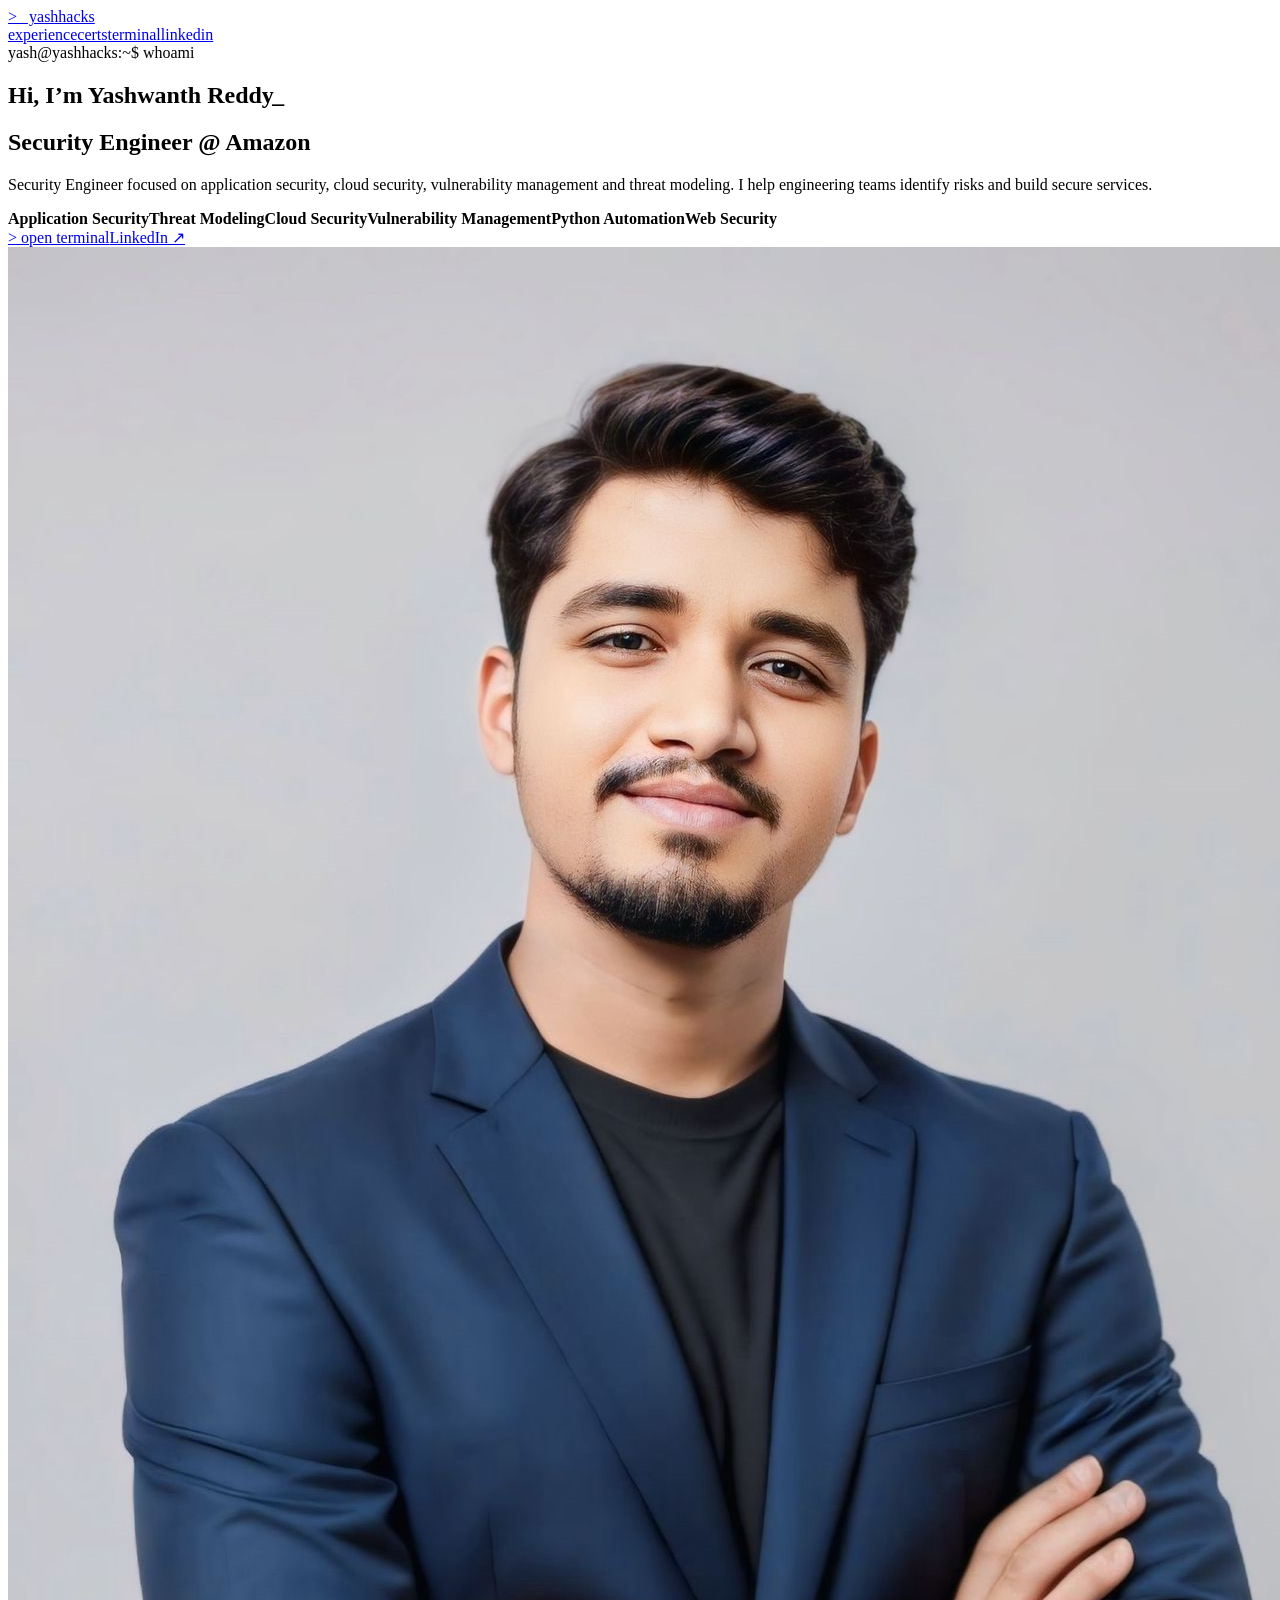
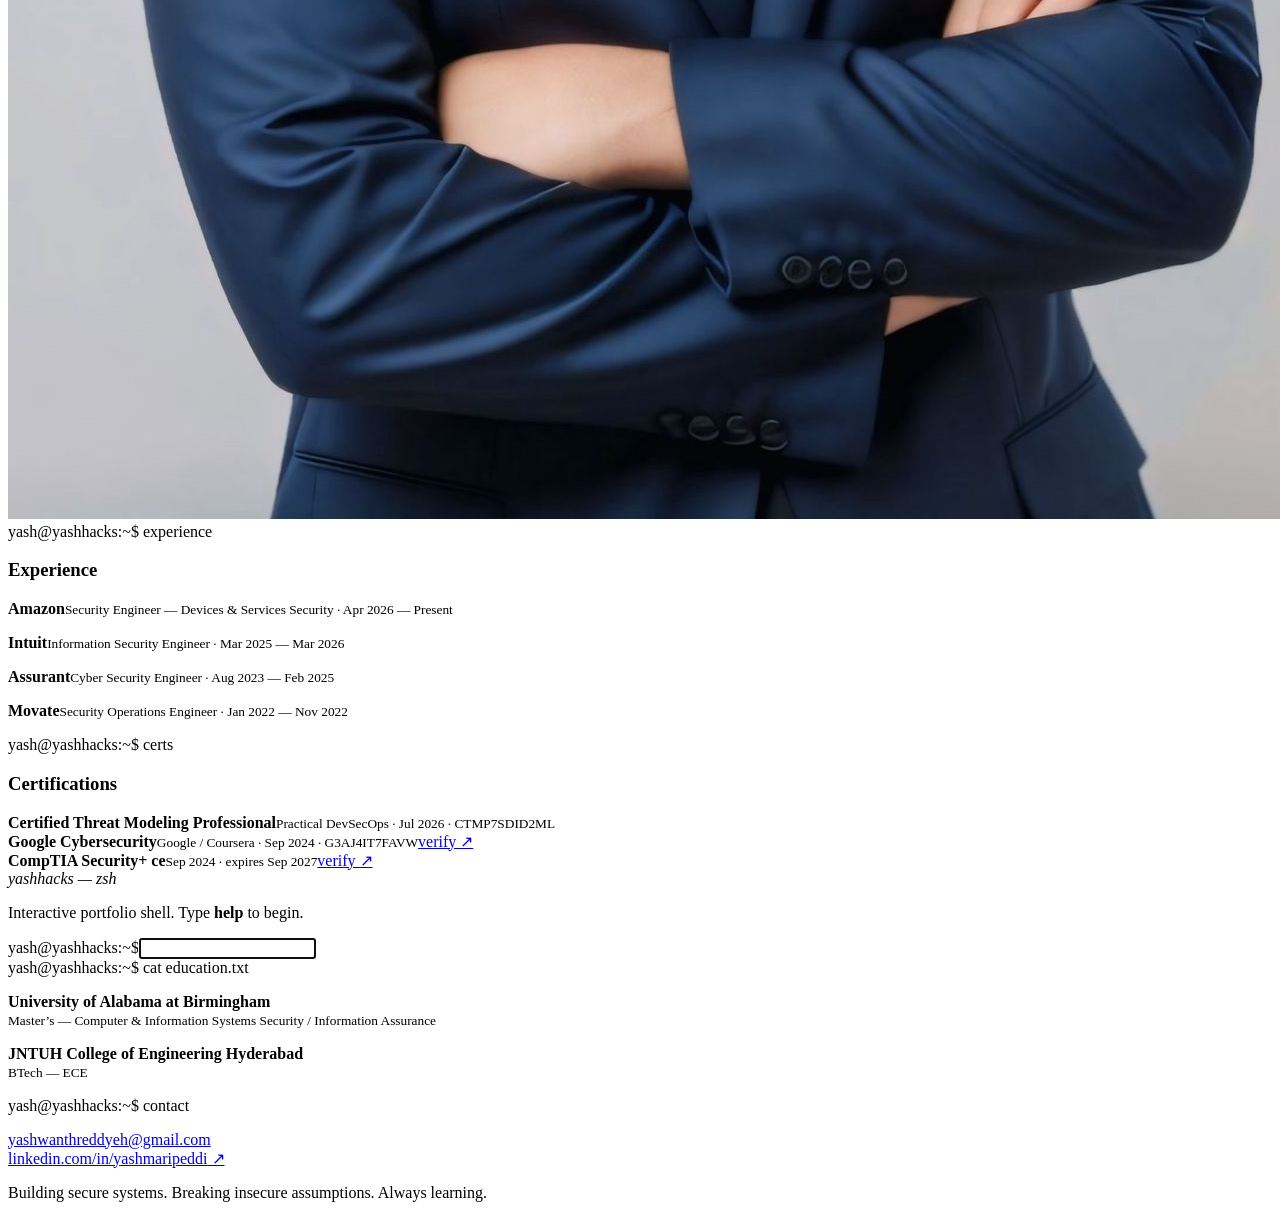
==== commit c11586e0: "Rebuild YashHacks as interactive security terminal portfolio" ====
--- a/index.html
+++ b/index.html
@@ -1,149 +1,8 @@
-<!DOCTYPE HTML>
-<html>
-
-    <head>
-        <title>Yashwanth's Portfolio</title>
-        <meta charset="utf-8" />
-        <meta name="viewport" content="width=device-width, initial-scale=1, user-scalable=no" />
-        <meta name="description" content="Yashwanth's Portfolio - Cybersecurity Analyst and AI Enthusiast" />
-        <link rel="stylesheet" href="assets/css/main.css" />
-        <noscript><link rel="stylesheet" href="assets/css/noscript.css" /></noscript>
-    </head>
-
-    <body class="is-preload">
-
-        <!-- Header -->
-        <section id="header">
-            <div class="inner">
-                <span class="icon solid major fa-shield-alt"></span>
-                <h1>Hi, I'm <strong>Yashwanth Maripeddi</strong>, a Cybersecurity Analyst & AI Enthusiast.</h1>
-                <p>Welcome to my personal portfolio, where I showcase my projects, certifications, and experiences.</p>
-                <ul class="actions special">
-                    <li><a href="#one" class="button scrolly">Discover</a></li>
-                </ul>
-            </div>
-        </section>
-
-        <!-- About Me -->
-        <section id="one" class="main style1">
-            <div class="container">
-                <div class="row gtr-150">
-                    <div class="col-6 col-12-medium">
-                        <header class="major">
-                            <h2>About Me</h2>
-                        </header>
-                        <p>I am an experienced Cybersecurity Analyst with over 4 years of experience managing cybersecurity solutions, conducting risk assessments, and implementing security measures. I specialize in fraud detection and compliance, and I’m passionate about leveraging AI technologies to enhance security systems. Currently, I am seeking challenging opportunities in cybersecurity and AI.</p>
-                    </div>
-                    <div class="col-6 col-12-medium imp-medium">
-                        <span class="image fit"><img src="images/your-photo.jpg" alt="Your Photo" /></span>
-                    </div>
-                </div>
-            </div>
-        </section>
-
-        <!-- Projects -->
-        <section id="two" class="main style2">
-            <div class="container">
-                <div class="row gtr-150">
-                    <div class="col-6 col-12-medium">
-                        <ul class="major-icons">
-                            <li><span class="icon solid style1 major fa-code"></span></li>
-                            <li><span class="icon solid style2 major fa-lock"></span></li>
-                            <li><span class="icon solid style3 major fa-network-wired"></span></li>
-                        </ul>
-                    </div>
-                    <div class="col-6 col-12-medium">
-                        <header class="major">
-                            <h2>Projects</h2>
-                        </header>
-                        <p>Here are a few key projects I've worked on:</p>
-
-                        <div class="project">
-                            <h3>Risk Assessment Strategy Implementation</h3>
-                            <p>Executed a comprehensive risk assessment strategy that led to a 30% decrease in potential security threats, ensuring alignment with NIST and ISO 27001 frameworks.</p>
-                        </div>
-
-                        <div class="project">
-                            <h3>AI-Powered Threat Intelligence Solution</h3>
-                            <p>Developed a scalable AI threat intelligence solution that processed over 500,000 data points daily, resulting in faster threat detection and improved prioritization of risks.</p>
-                        </div>
-
-                        <div class="project">
-                            <h3>Email Security Framework</h3>
-                            <p>Designed and implemented an email security framework that integrated state-of-the-art filtering algorithms to prevent phishing attacks and secure communications.</p>
-                        </div>
-                    </div>
-                </div>
-            </div>
-        </section>
-
-        <!-- Certifications -->
-        <section id="three" class="main style1 special">
-            <div class="container">
-                <header class="major">
-                    <h2>Certifications</h2>
-                </header>
-                <ul>
-                    <li>CompTIA Security+ (2024)</li>
-                    <li>Certified in Cybersecurity (CC) – ISC2</li>
-                    <li>Google Cybersecurity Certificate – Coursera</li>
-                </ul>
-            </div>
-        </section>
-
-        <!-- Experience -->
-        <section id="four" class="main style2 special">
-            <div class="container">
-                <header class="major">
-                    <h2>Professional Experience</h2>
-                </header>
-                <p><strong>Cybersecurity Analyst – Assurant</strong> (Aug 2023 - Present)</p>
-                <ul>
-                    <li>Developed a security framework in compliance with NIST and ISO 27001, achieving a 25% improvement in audit compliance ratings.</li>
-                    <li>Optimized threat detection and incident response times by 20% using Splunk and Wireshark.</li>
-                    <li>Configured and integrated firewall systems (Cisco ASA, Palo Alto) for enhanced protection.</li>
-                </ul>
-                <p><strong>Cybersecurity Analyst – CSS Corp</strong> (Jan 2021 - July 2023)</p>
-                <ul>
-                    <li>Created an AI threat intelligence system that improved threat identification speed.</li>
-                    <li>Launched a secure biometric authentication system, achieving 99% accuracy in fingerprint and facial recognition.</li>
-                </ul>
-            </div>
-        </section>
-
-        <!-- AI Enthusiasm -->
-        <section id="ai" class="main style1">
-            <div class="container">
-                <header class="major">
-                    <h2>AI Enthusiasm</h2>
-                </header>
-                <p>I am passionate about integrating AI into cybersecurity solutions. Here are a few courses and projects I’ve worked on that demonstrate my interest in AI:</p>
-                <ul>
-                    <li><a href="https://www.coursera.org/learn/machine-learning">Machine Learning - Coursera</a></li>
-                    <li><a href="https://github.com/yourusername/ai-project">AI Threat Detection Project</a></li>
-                </ul>
-            </div>
-        </section>
-
-        <!-- Footer -->
-        <section id="footer">
-            <ul class="icons">
-                <li><a href="https://www.linkedin.com/in/ymariped" class="icon brands alt fa-linkedin"><span class="label">LinkedIn</span></a></li>
-                <li><a href="https://github.com/yashmariped" class="icon brands alt fa-github"><span class="label">GitHub</span></a></li>
-                <li><a href="mailto:yashsecurecodes@gmail.com" class="icon solid alt fa-envelope"><span class="label">Email</span></a></li>
-            </ul>
-            <ul class="copyright">
-                <li>&copy; 2024 Yashwanth Maripeddi. All rights reserved.</li><li>Design: <a href="http://html5up.net">HTML5 UP</a></li>
-            </ul>
-        </section>
-
-        <!-- Scripts -->
-        <script src="assets/js/jquery.min.js"></script>
-        <script src="assets/js/jquery.scrolly.min.js"></script>
-        <script src="assets/js/browser.min.js"></script>
-        <script src="assets/js/breakpoints.min.js"></script>
-        <script src="assets/js/util.js"></script>
-        <script src="assets/js/main.js"></script>
-
-    </body>
-</html>
+<!doctype html><html lang="en"><head><meta charset="utf-8"><meta name="viewport" content="width=device-width,initial-scale=1"><title>YashHacks | Security Engineer</title><meta name="description" content="Yashwanth Reddy — Security Engineer focused on application security, threat modeling, cloud security and security automation."><link rel="stylesheet" href="assets/css/v2.css"></head><body>
+<header><a class="brand" href="#">&gt;_ yashhacks</a><nav><a href="#experience">experience</a><a href="#certs">certs</a><a href="#terminal">terminal</a><a href="https://www.linkedin.com/in/yashmaripeddi/" target="_blank">linkedin</a></nav></header>
+<main><section class="hero"><div><div class="prompt">yash@yashhacks:~$ whoami</div><h1>Hi, I’m <span>Yashwanth Reddy</span><i>_</i></h1><h2>Security Engineer @ Amazon</h2><p>Security Engineer focused on application security, cloud security, vulnerability management and threat modeling. I help engineering teams identify risks and build secure services.</p><div class="tags"><b>Application Security</b><b>Threat Modeling</b><b>Cloud Security</b><b>Vulnerability Management</b><b>Python Automation</b><b>Web Security</b></div><div class="actions"><a href="#terminal">&gt; open terminal</a><a href="https://www.linkedin.com/in/yashmaripeddi/" target="_blank">LinkedIn ↗</a></div></div><div class="portrait"><img src="images/yashimage.jpeg" alt="Yashwanth Reddy"></div></section>
+<section class="grid"><article id="experience"><div class="prompt">yash@yashhacks:~$ experience</div><h3>Experience</h3><div class="timeline"><p><strong>Amazon</strong><small>Security Engineer — Devices & Services Security · Apr 2026 — Present</small></p><p><strong>Intuit</strong><small>Information Security Engineer · Mar 2025 — Mar 2026</small></p><p><strong>Assurant</strong><small>Cyber Security Engineer · Aug 2023 — Feb 2025</small></p><p><strong>Movate</strong><small>Security Operations Engineer · Jan 2022 — Nov 2022</small></p></div></article>
+<article id="certs"><div class="prompt">yash@yashhacks:~$ certs</div><h3>Certifications</h3><div class="cert"><strong>Certified Threat Modeling Professional</strong><small>Practical DevSecOps · Jul 2026 · CTMP7SDID2ML</small></div><div class="cert"><strong>Google Cybersecurity</strong><small>Google / Coursera · Sep 2024 · G3AJ4IT7FAVW</small><a href="https://www.coursera.org/account/accomplishments/professional-cert/certificate/G3AJ4IT7FAVW" target="_blank">verify ↗</a></div><div class="cert"><strong>CompTIA Security+ ce</strong><small>Sep 2024 · expires Sep 2027</small><a href="https://www.credly.com/badges/b9143f40-7557-4ad5-b7b5-2a45628c7336/linked_in_profile" target="_blank">verify ↗</a></div></article></section>
+<section id="terminal" class="terminal"><div class="terminalbar"><span></span><span></span><span></span><em>yashhacks — zsh</em></div><div id="output"><p class="muted">Interactive portfolio shell. Type <b>help</b> to begin.</p></div><form id="shell"><label>yash@yashhacks:~$</label><input id="cmd" autocomplete="off" autofocus spellcheck="false" aria-label="terminal command"></form></section>
+<section class="footergrid"><div><div class="prompt">yash@yashhacks:~$ cat education.txt</div><p><strong>University of Alabama at Birmingham</strong><br><small>Master’s — Computer & Information Systems Security / Information Assurance</small></p><p><strong>JNTUH College of Engineering Hyderabad</strong><br><small>BTech — ECE</small></p></div><div><div class="prompt">yash@yashhacks:~$ contact</div><p><a href="mailto:yashwanthreddyeh@gmail.com">yashwanthreddyeh@gmail.com</a><br><a href="https://www.linkedin.com/in/yashmaripeddi/" target="_blank">linkedin.com/in/yashmaripeddi ↗</a></p></div></section></main>
+<footer>Building secure systems. Breaking insecure assumptions. Always learning.</footer><script src="assets/js/v2.js"></script></body></html>
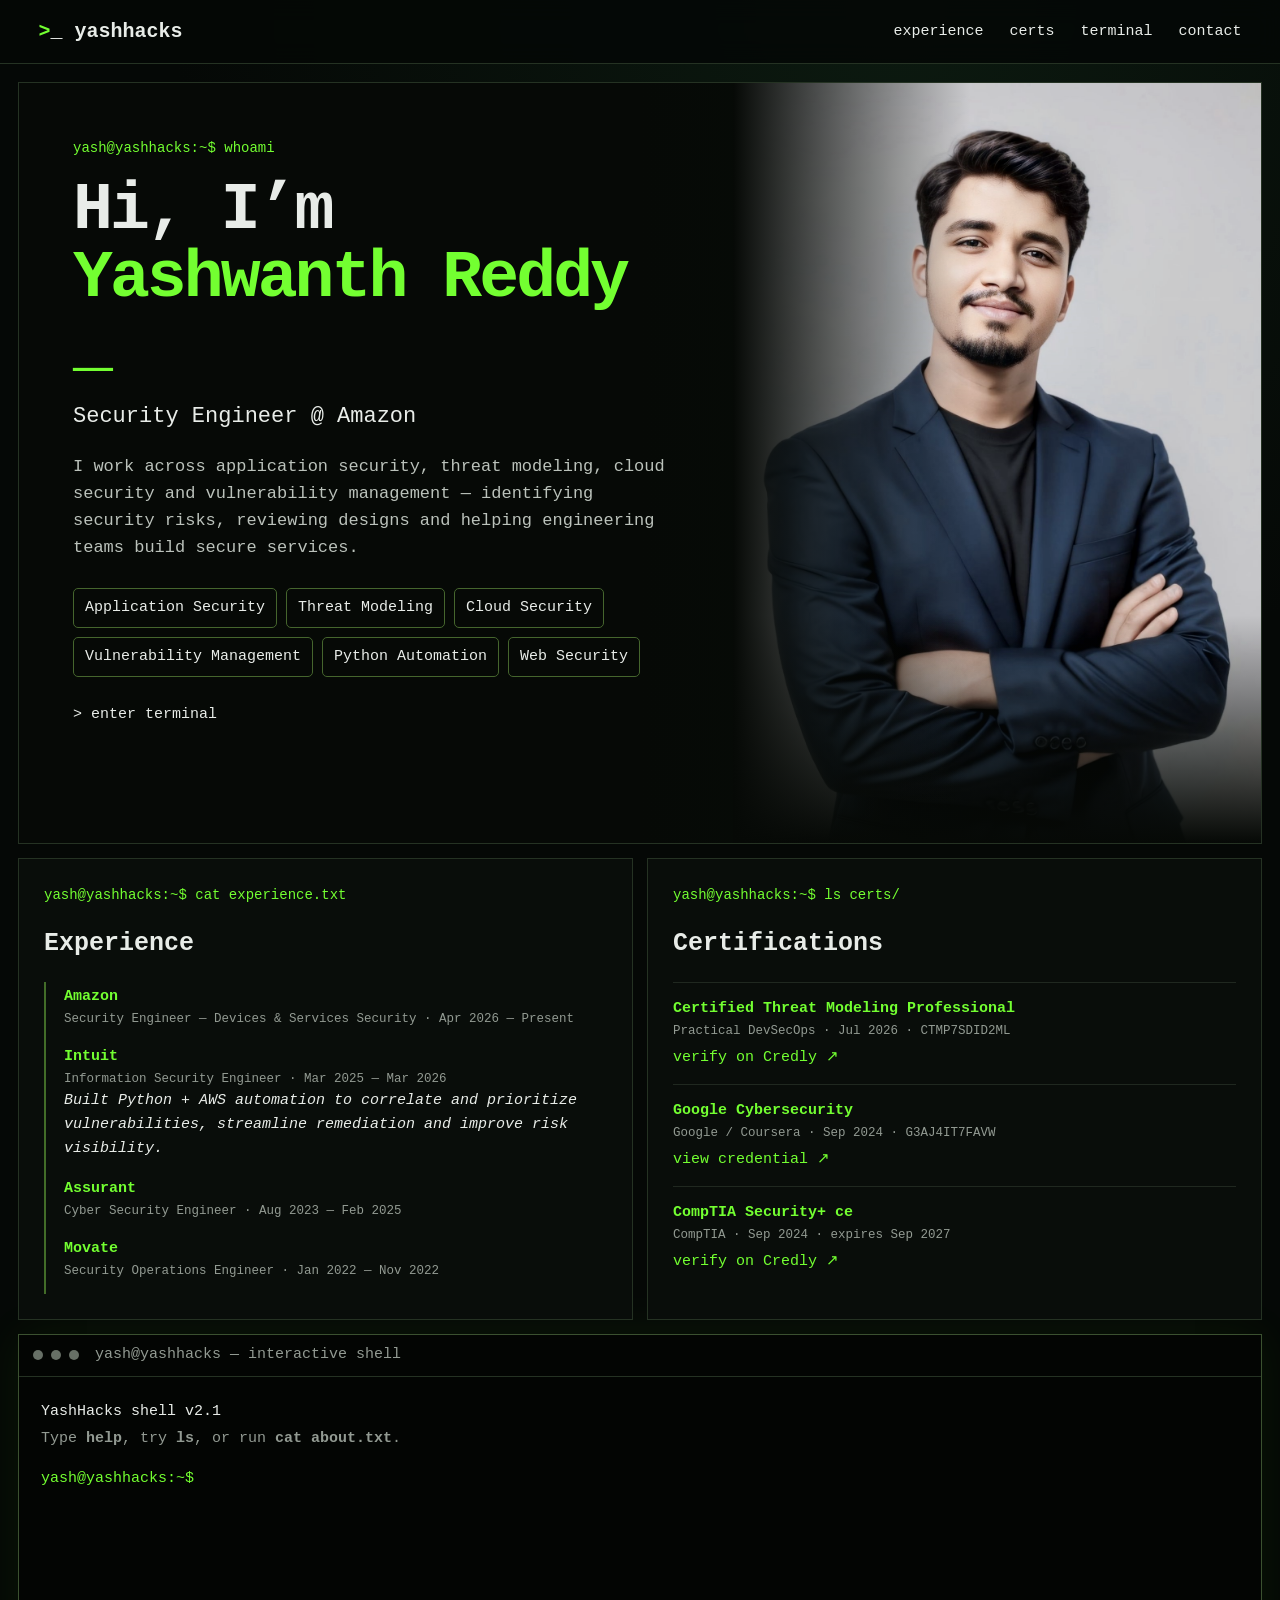
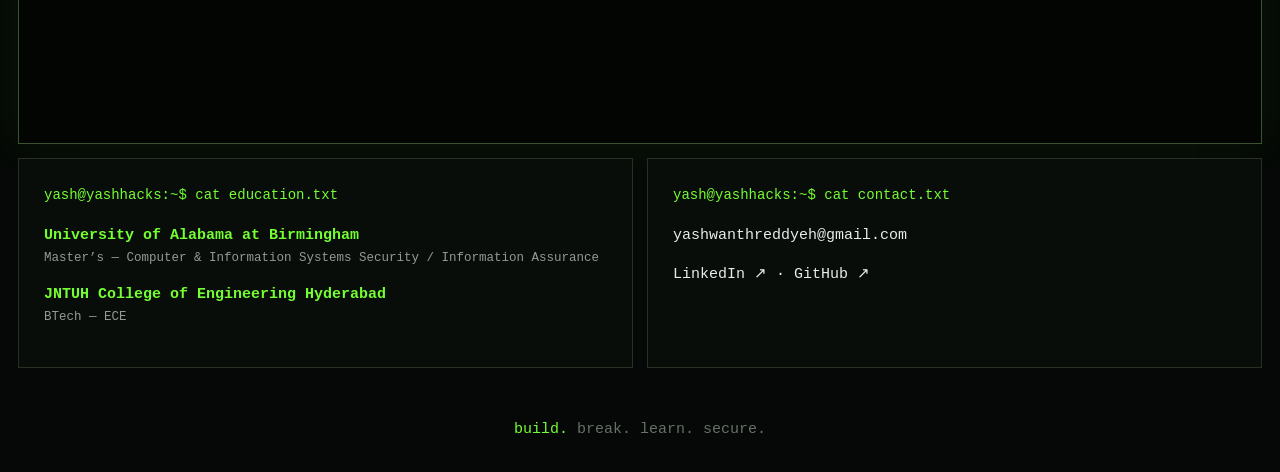
==== commit 6dcd320c: "Refine YashHacks layout and remove redundant links" ====
--- a/index.html
+++ b/index.html
@@ -1,8 +1,8 @@
-<!doctype html><html lang="en"><head><meta charset="utf-8"><meta name="viewport" content="width=device-width,initial-scale=1"><title>YashHacks | Security Engineer</title><meta name="description" content="Yashwanth Reddy — Security Engineer focused on application security, threat modeling, cloud security and security automation."><link rel="stylesheet" href="assets/css/v2.css"></head><body>
-<header><a class="brand" href="#">&gt;_ yashhacks</a><nav><a href="#experience">experience</a><a href="#certs">certs</a><a href="#terminal">terminal</a><a href="https://www.linkedin.com/in/yashmaripeddi/" target="_blank">linkedin</a></nav></header>
-<main><section class="hero"><div><div class="prompt">yash@yashhacks:~$ whoami</div><h1>Hi, I’m <span>Yashwanth Reddy</span><i>_</i></h1><h2>Security Engineer @ Amazon</h2><p>Security Engineer focused on application security, cloud security, vulnerability management and threat modeling. I help engineering teams identify risks and build secure services.</p><div class="tags"><b>Application Security</b><b>Threat Modeling</b><b>Cloud Security</b><b>Vulnerability Management</b><b>Python Automation</b><b>Web Security</b></div><div class="actions"><a href="#terminal">&gt; open terminal</a><a href="https://www.linkedin.com/in/yashmaripeddi/" target="_blank">LinkedIn ↗</a></div></div><div class="portrait"><img src="images/yashimage.jpeg" alt="Yashwanth Reddy"></div></section>
-<section class="grid"><article id="experience"><div class="prompt">yash@yashhacks:~$ experience</div><h3>Experience</h3><div class="timeline"><p><strong>Amazon</strong><small>Security Engineer — Devices & Services Security · Apr 2026 — Present</small></p><p><strong>Intuit</strong><small>Information Security Engineer · Mar 2025 — Mar 2026</small></p><p><strong>Assurant</strong><small>Cyber Security Engineer · Aug 2023 — Feb 2025</small></p><p><strong>Movate</strong><small>Security Operations Engineer · Jan 2022 — Nov 2022</small></p></div></article>
-<article id="certs"><div class="prompt">yash@yashhacks:~$ certs</div><h3>Certifications</h3><div class="cert"><strong>Certified Threat Modeling Professional</strong><small>Practical DevSecOps · Jul 2026 · CTMP7SDID2ML</small></div><div class="cert"><strong>Google Cybersecurity</strong><small>Google / Coursera · Sep 2024 · G3AJ4IT7FAVW</small><a href="https://www.coursera.org/account/accomplishments/professional-cert/certificate/G3AJ4IT7FAVW" target="_blank">verify ↗</a></div><div class="cert"><strong>CompTIA Security+ ce</strong><small>Sep 2024 · expires Sep 2027</small><a href="https://www.credly.com/badges/b9143f40-7557-4ad5-b7b5-2a45628c7336/linked_in_profile" target="_blank">verify ↗</a></div></article></section>
-<section id="terminal" class="terminal"><div class="terminalbar"><span></span><span></span><span></span><em>yashhacks — zsh</em></div><div id="output"><p class="muted">Interactive portfolio shell. Type <b>help</b> to begin.</p></div><form id="shell"><label>yash@yashhacks:~$</label><input id="cmd" autocomplete="off" autofocus spellcheck="false" aria-label="terminal command"></form></section>
-<section class="footergrid"><div><div class="prompt">yash@yashhacks:~$ cat education.txt</div><p><strong>University of Alabama at Birmingham</strong><br><small>Master’s — Computer & Information Systems Security / Information Assurance</small></p><p><strong>JNTUH College of Engineering Hyderabad</strong><br><small>BTech — ECE</small></p></div><div><div class="prompt">yash@yashhacks:~$ contact</div><p><a href="mailto:yashwanthreddyeh@gmail.com">yashwanthreddyeh@gmail.com</a><br><a href="https://www.linkedin.com/in/yashmaripeddi/" target="_blank">linkedin.com/in/yashmaripeddi ↗</a></p></div></section></main>
-<footer>Building secure systems. Breaking insecure assumptions. Always learning.</footer><script src="assets/js/v2.js"></script></body></html>+<!doctype html><html lang="en"><head><meta charset="utf-8"><meta name="viewport" content="width=device-width,initial-scale=1"><title>YashHacks | Yashwanth Reddy</title><meta name="description" content="Yashwanth Reddy — Security Engineer focused on application security, threat modeling, cloud security, vulnerability management and security automation."><link rel="stylesheet" href="assets/css/v2.css"></head><body>
+<header><a class="brand" href="#top">&gt;_ yashhacks</a><nav><a href="#experience">experience</a><a href="#certs">certs</a><a href="#terminal">terminal</a><a href="#contact">contact</a></nav></header>
+<main id="top"><section class="hero"><div class="hero-copy"><div class="prompt">yash@yashhacks:~$ whoami</div><h1>Hi, I’m <span>Yashwanth Reddy</span><i>_</i></h1><h2>Security Engineer @ Amazon</h2><p>I work across application security, threat modeling, cloud security and vulnerability management — identifying security risks, reviewing designs and helping engineering teams build secure services.</p><div class="tags"><b>Application Security</b><b>Threat Modeling</b><b>Cloud Security</b><b>Vulnerability Management</b><b>Python Automation</b><b>Web Security</b></div><a class="primary" href="#terminal">&gt; enter terminal</a></div><div class="portrait"><img src="images/yashimage.jpeg" alt="Yashwanth Reddy"><div class="portrait-label"><span>SECURE</span> THE SYSTEMS</div></div></section>
+<section class="grid"><article id="experience"><div class="prompt">yash@yashhacks:~$ cat experience.txt</div><h3>Experience</h3><div class="timeline"><p><strong>Amazon</strong><small>Security Engineer — Devices & Services Security · Apr 2026 — Present</small></p><p><strong>Intuit</strong><small>Information Security Engineer · Mar 2025 — Mar 2026</small><em>Built Python + AWS automation to correlate and prioritize vulnerabilities, streamline remediation and improve risk visibility.</em></p><p><strong>Assurant</strong><small>Cyber Security Engineer · Aug 2023 — Feb 2025</small></p><p><strong>Movate</strong><small>Security Operations Engineer · Jan 2022 — Nov 2022</small></p></div></article>
+<article id="certs"><div class="prompt">yash@yashhacks:~$ ls certs/</div><h3>Certifications</h3><div class="cert"><strong>Certified Threat Modeling Professional</strong><small>Practical DevSecOps · Jul 2026 · CTMP7SDID2ML</small><a href="https://www.credly.com/badges/964cb68d-0b83-4221-ad1e-8e65909c66f4/public_url" target="_blank" rel="noopener">verify on Credly ↗</a></div><div class="cert"><strong>Google Cybersecurity</strong><small>Google / Coursera · Sep 2024 · G3AJ4IT7FAVW</small><a href="https://www.coursera.org/account/accomplishments/professional-cert/certificate/G3AJ4IT7FAVW" target="_blank" rel="noopener">view credential ↗</a></div><div class="cert"><strong>CompTIA Security+ ce</strong><small>CompTIA · Sep 2024 · expires Sep 2027</small><a href="https://www.credly.com/badges/b9143f40-7557-4ad5-b7b5-2a45628c7336/linked_in_profile" target="_blank" rel="noopener">verify on Credly ↗</a></div></article></section>
+<section id="terminal" class="terminal"><div class="terminalbar"><span></span><span></span><span></span><em>yash@yashhacks — interactive shell</em></div><div id="output"><p class="boot">YashHacks shell v2.1</p><p class="muted">Type <b>help</b>, try <b>ls</b>, or run <b>cat about.txt</b>.</p></div><form id="shell"><label id="shellPrompt">yash@yashhacks:~$</label><input id="cmd" autocomplete="off" autofocus spellcheck="false" aria-label="terminal command"></form></section>
+<section class="footergrid"><div><div class="prompt">yash@yashhacks:~$ cat education.txt</div><p><strong>University of Alabama at Birmingham</strong><small>Master’s — Computer & Information Systems Security / Information Assurance</small></p><p><strong>JNTUH College of Engineering Hyderabad</strong><small>BTech — ECE</small></p></div><div id="contact"><div class="prompt">yash@yashhacks:~$ cat contact.txt</div><p><a href="mailto:yashwanthreddyeh@gmail.com">yashwanthreddyeh@gmail.com</a></p><p><a href="https://www.linkedin.com/in/yashmaripeddi/" target="_blank" rel="noopener">LinkedIn ↗</a> · <a href="https://github.com/yashmariped" target="_blank" rel="noopener">GitHub ↗</a></p></div></section></main>
+<footer><span>build.</span> break. learn. secure.</footer><script src="assets/js/v2.js"></script></body></html>
--- a/assets/css/v2.css
+++ b/assets/css/v2.css
@@ -0,0 +1 @@
+:root{--bg:#050806;--panel:#090d0a;--line:#253223;--green:#73ff31;--text:#e8ece8;--muted:#929a92}*{box-sizing:border-box}html{scroll-behavior:smooth}body{margin:0;background:radial-gradient(circle at 70% 0,#0c1a10 0,transparent 32%),var(--bg);color:var(--text);font:15px/1.6 ui-monospace,SFMono-Regular,Menlo,Consolas,monospace}a{color:inherit;text-decoration:none}header{height:64px;border-bottom:1px solid var(--line);display:flex;align-items:center;justify-content:space-between;padding:0 3vw;position:sticky;top:0;background:#050806e8;backdrop-filter:blur(12px);z-index:5}.brand{font-size:20px;font-weight:800}.brand:first-letter,.prompt,span,i,strong,.cert a{color:var(--green)}nav{display:flex;gap:26px}nav a:hover{color:var(--green)}main{max-width:1400px;margin:auto;padding:18px}.hero{min-height:560px;border:1px solid var(--line);display:grid;grid-template-columns:1.15fr .85fr;overflow:hidden;background:linear-gradient(90deg,#060906 50%,#071009)}.hero>div:first-child{padding:54px}.prompt{font-size:14px;margin-bottom:18px}h1{font-size:clamp(45px,5.2vw,78px);line-height:1.02;margin:0 0 14px;letter-spacing:-3px}h1 span{display:block}h1 i{font-style:normal;animation:blink 1s steps(1) infinite}@keyframes blink{50%{opacity:0}}h2{font-size:22px;font-weight:500}.hero p{max-width:700px;color:#bbc2bb;font-size:17px}.portrait{position:relative;min-height:480px}.portrait:after{content:"";position:absolute;inset:0;background:linear-gradient(90deg,#060906 0,transparent 45%),linear-gradient(0deg,#060906 0,transparent 30%)}.portrait img{width:100%;height:100%;object-fit:cover;filter:saturate(.65) contrast(1.05)}.tags{display:flex;flex-wrap:wrap;gap:9px;margin:26px 0}.tags b{font-weight:500;border:1px solid #45652d;padding:7px 11px;border-radius:5px}.actions{display:flex;gap:12px}.actions a{border:1px solid #51604d;padding:11px 18px;border-radius:4px}.actions a:first-child{border-color:var(--green);color:var(--green)}.grid,.footergrid{display:grid;grid-template-columns:1fr 1fr;gap:14px;margin-top:14px}.grid article,.footergrid>div{border:1px solid var(--line);padding:25px;background:var(--panel)}h3{font-size:25px;margin:0 0 18px}.timeline p{border-left:2px solid #426c28;padding:3px 0 13px 18px;margin:0}.timeline small,.cert small,small{display:block;color:var(--muted)}.cert{padding:14px 0;border-top:1px solid #202820}.cert a{display:inline-block;margin-top:5px}.terminal{margin-top:14px;border:1px solid #3b5130;background:#030503;min-height:410px;box-shadow:0 0 45px #66ff2210}.terminalbar{height:42px;border-bottom:1px solid var(--line);display:flex;align-items:center;padding:0 14px;gap:8px}.terminalbar span{width:10px;height:10px;border-radius:50%;background:#677066}.terminalbar em{font-style:normal;color:var(--muted);margin-left:8px}.terminal #output{padding:20px 22px 5px;max-height:310px;overflow:auto}.terminal p{margin:3px 0;white-space:pre-wrap}.muted{color:var(--muted)}#shell{display:flex;gap:10px;padding:8px 22px 22px;color:var(--green)}#cmd{flex:1;background:transparent;border:0;outline:0;color:#fff;font:inherit;caret-color:var(--green)}.footergrid a:hover{color:var(--green)}footer{text-align:center;color:#667066;padding:32px}@media(max-width:850px){nav{display:none}.hero{grid-template-columns:1fr}.hero>div:first-child{padding:32px}.portrait{min-height:360px}.grid,.footergrid{grid-template-columns:1fr}h1{letter-spacing:-2px}}
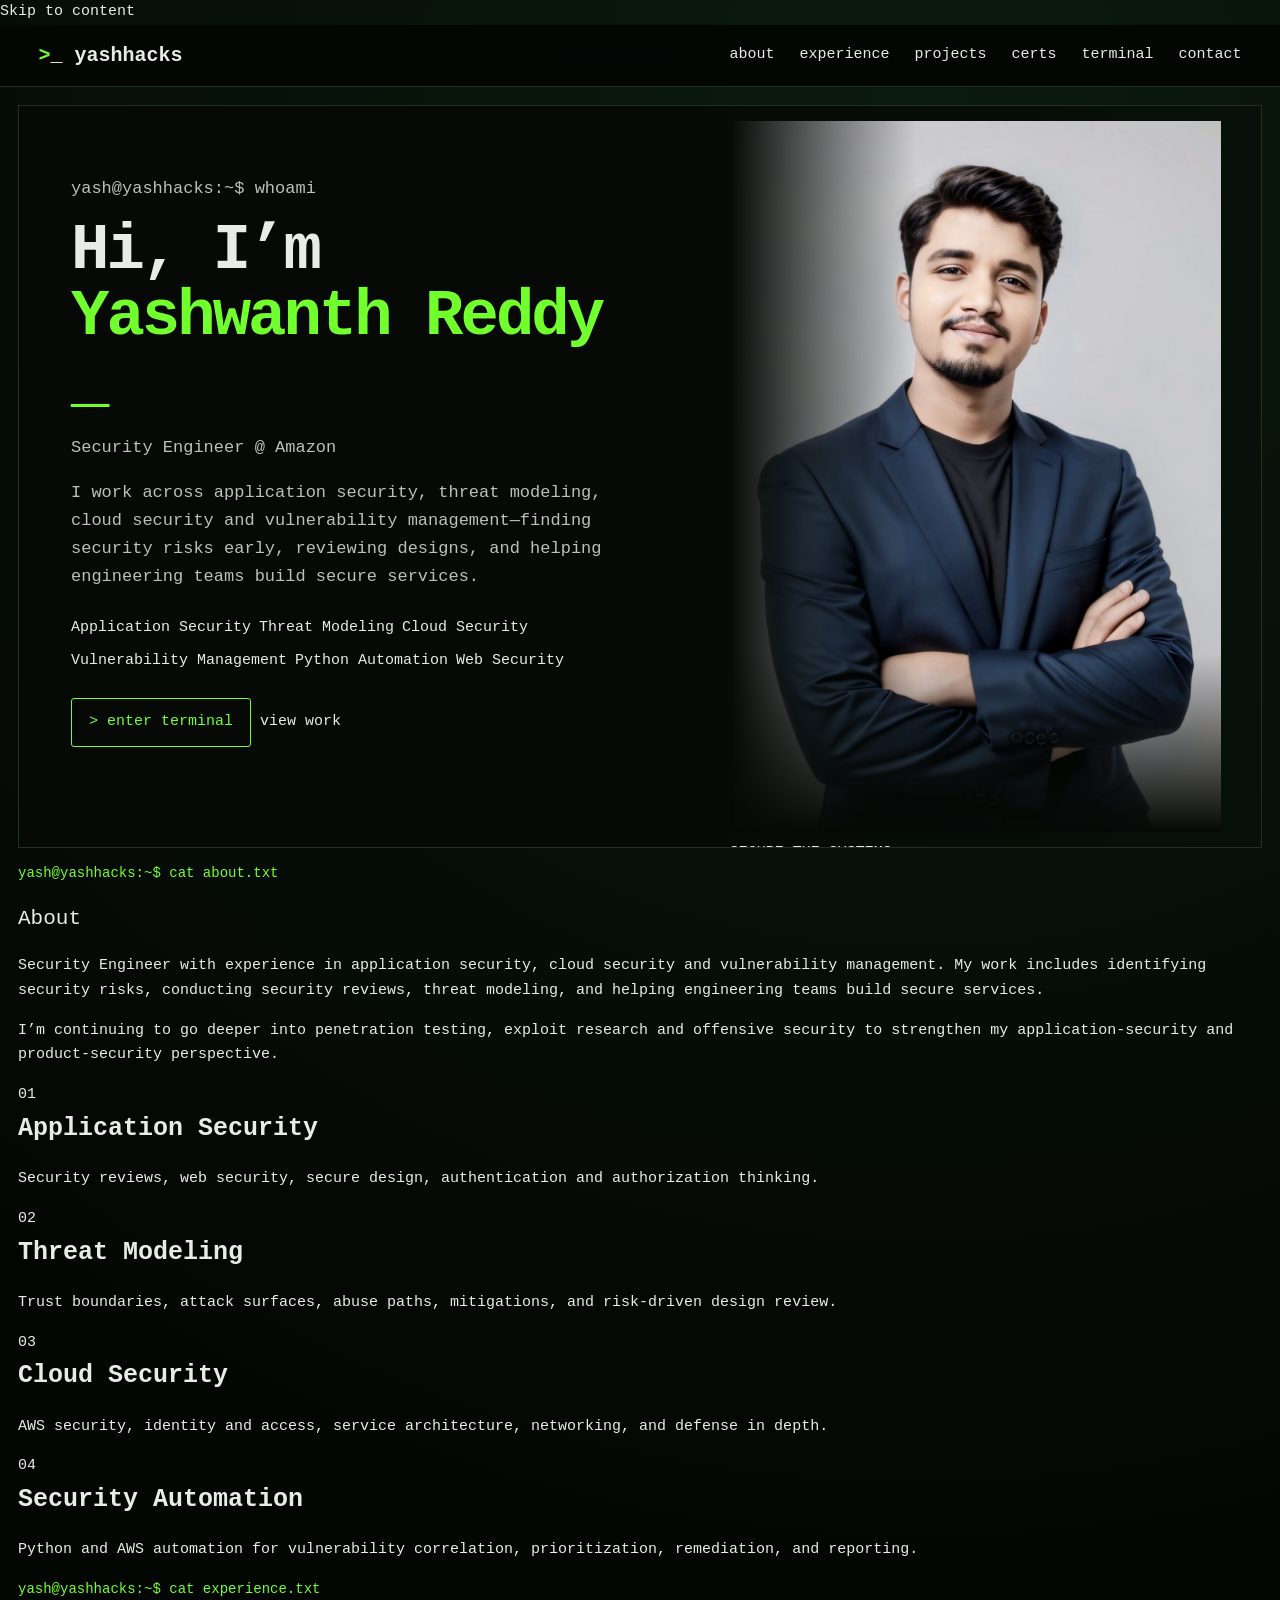
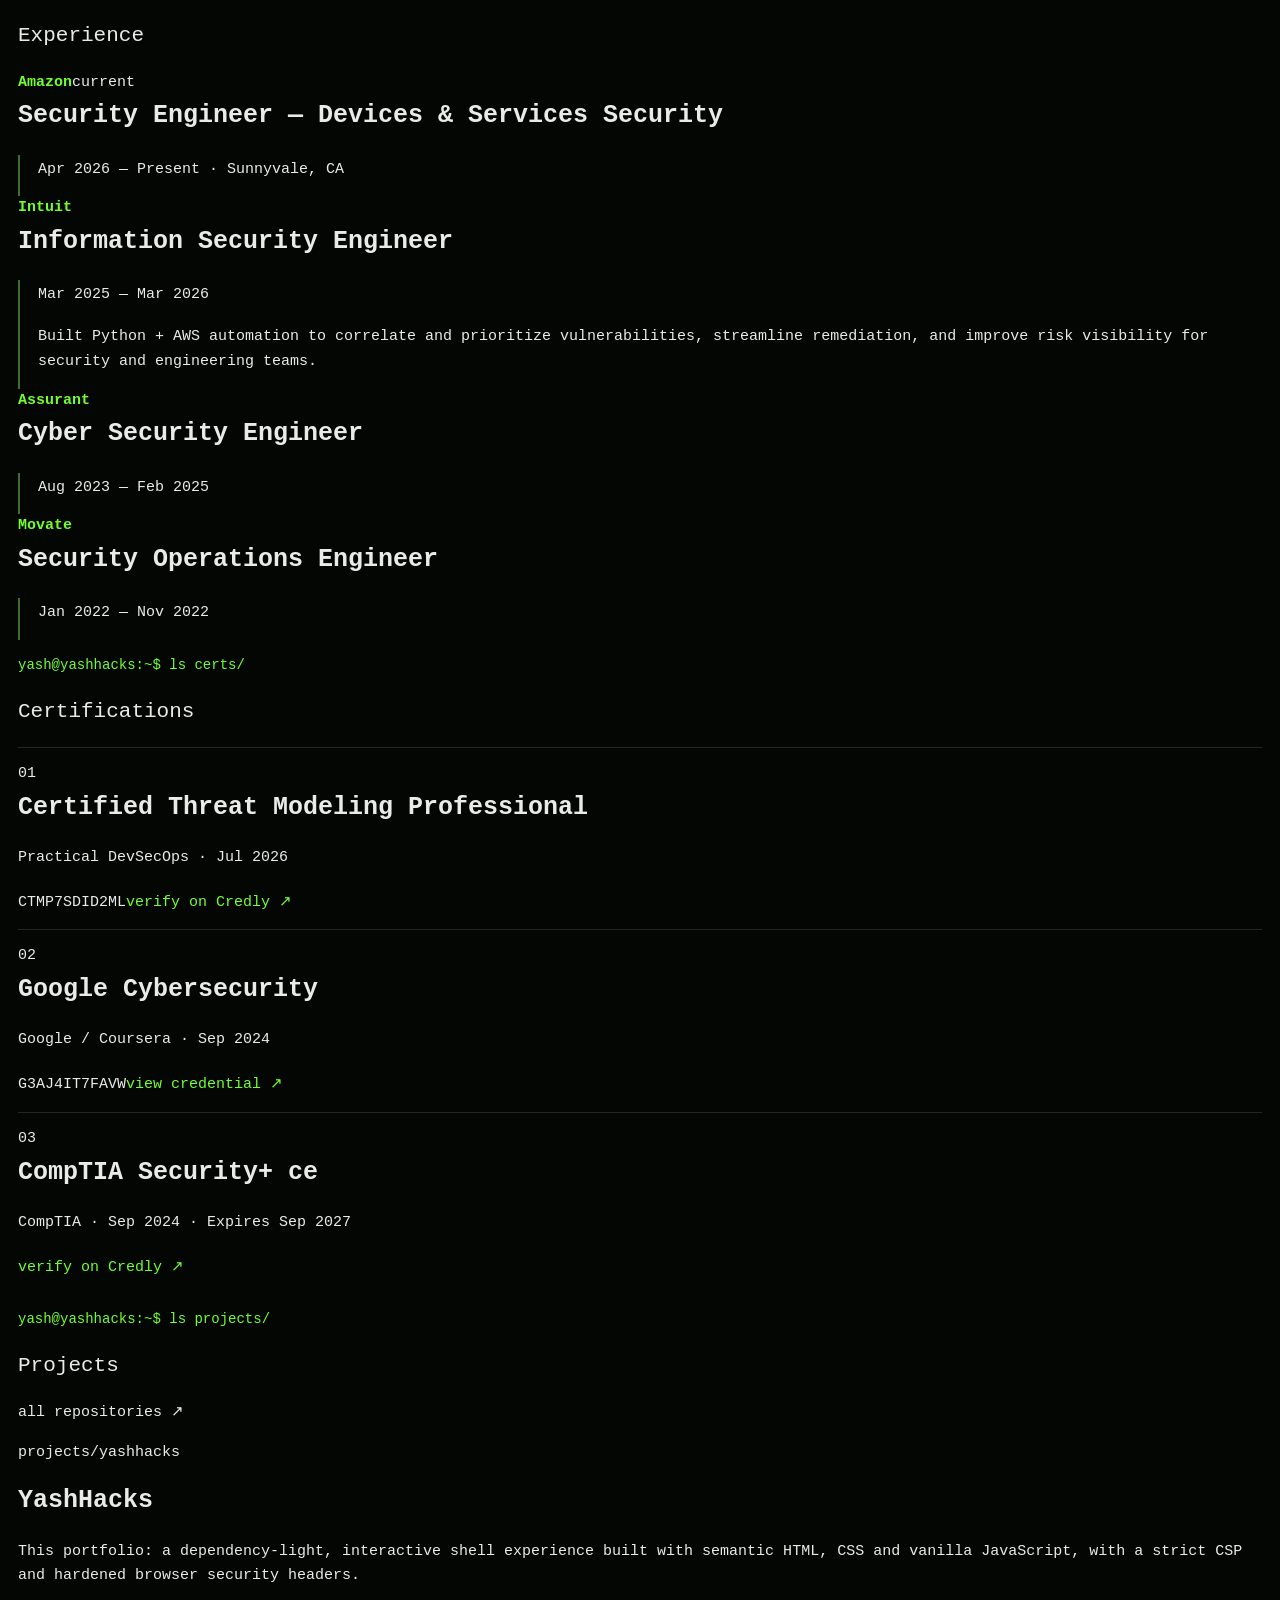
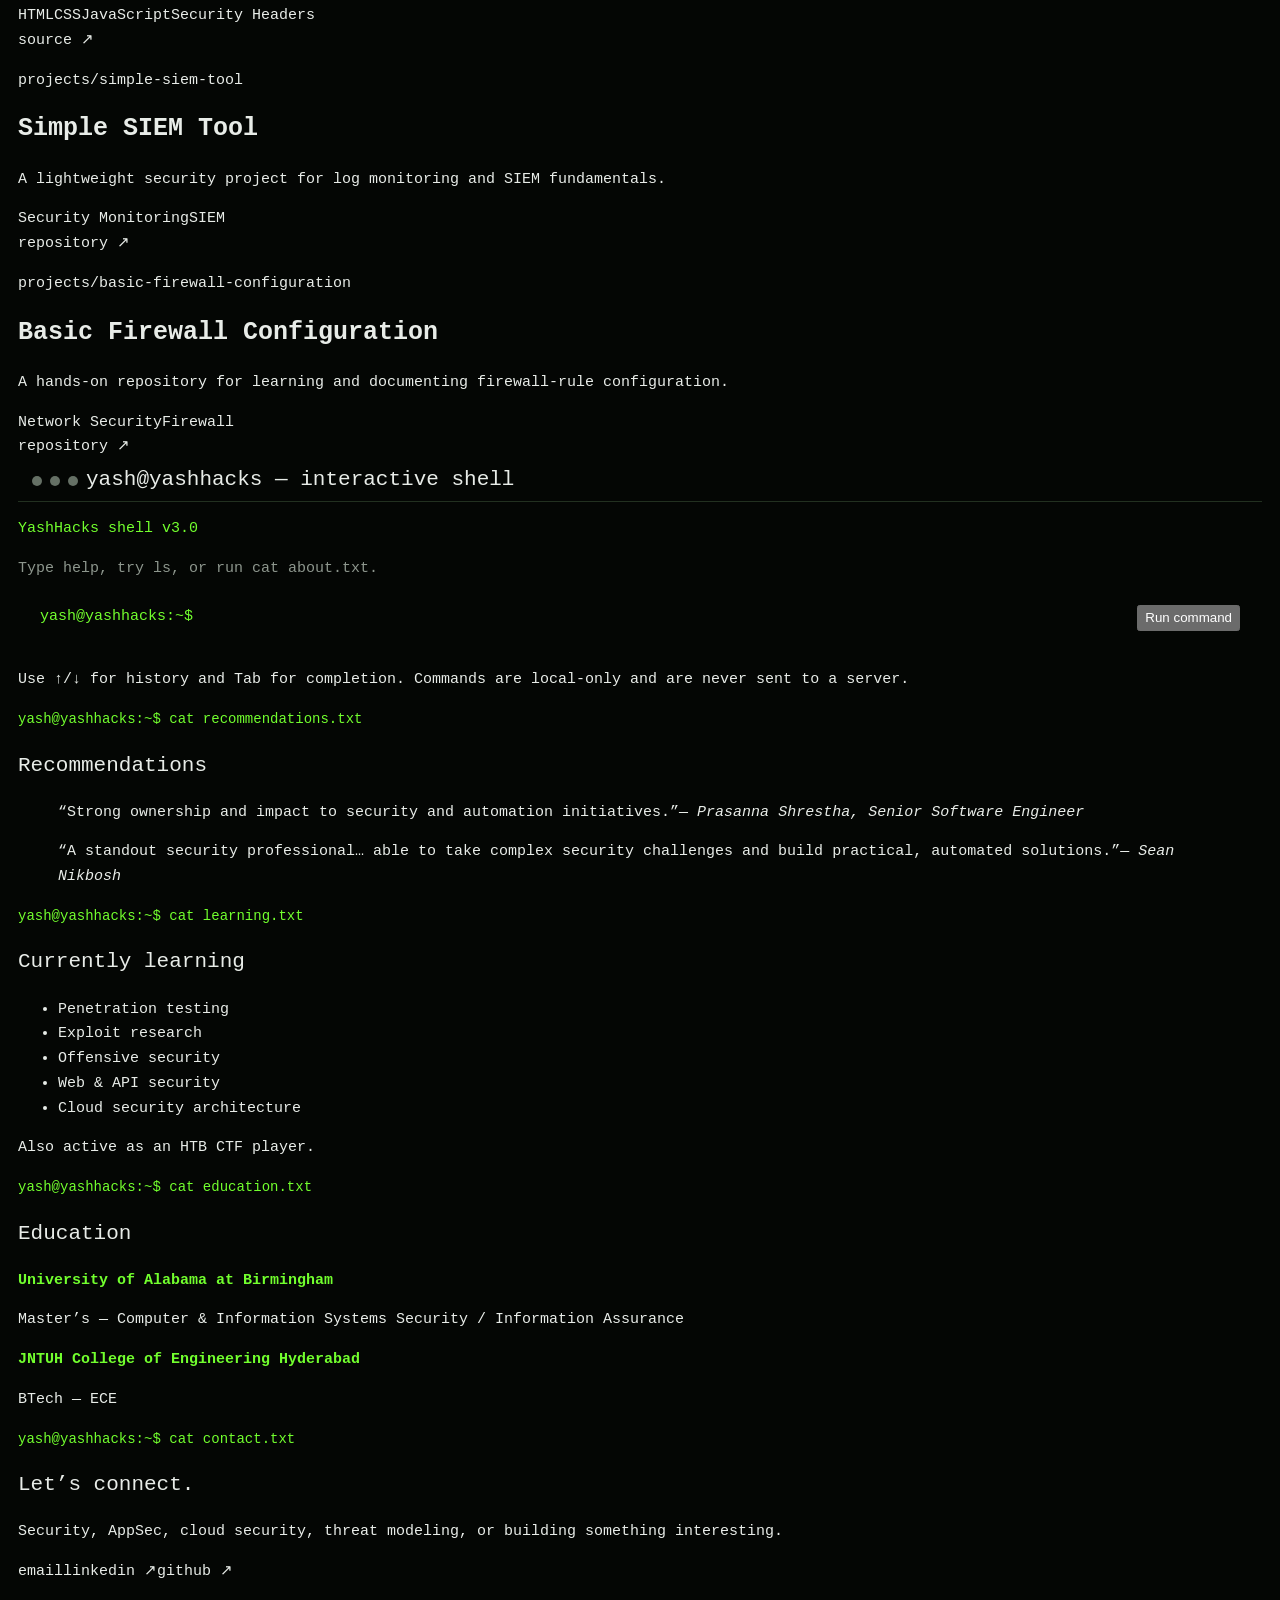
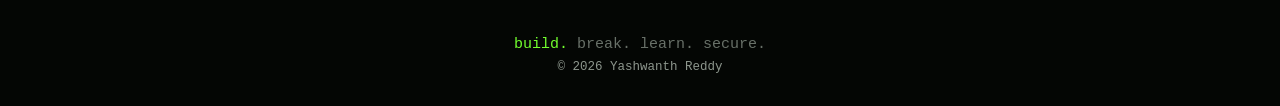
==== commit 0856a7b3: "feat: complete and harden YashHacks portfolio" ====
--- a/index.html
+++ b/index.html
@@ -1,8 +1,129 @@
-<!doctype html><html lang="en"><head><meta charset="utf-8"><meta name="viewport" content="width=device-width,initial-scale=1"><title>YashHacks | Yashwanth Reddy</title><meta name="description" content="Yashwanth Reddy — Security Engineer focused on application security, threat modeling, cloud security, vulnerability management and security automation."><link rel="stylesheet" href="assets/css/v2.css"></head><body>
-<header><a class="brand" href="#top">&gt;_ yashhacks</a><nav><a href="#experience">experience</a><a href="#certs">certs</a><a href="#terminal">terminal</a><a href="#contact">contact</a></nav></header>
-<main id="top"><section class="hero"><div class="hero-copy"><div class="prompt">yash@yashhacks:~$ whoami</div><h1>Hi, I’m <span>Yashwanth Reddy</span><i>_</i></h1><h2>Security Engineer @ Amazon</h2><p>I work across application security, threat modeling, cloud security and vulnerability management — identifying security risks, reviewing designs and helping engineering teams build secure services.</p><div class="tags"><b>Application Security</b><b>Threat Modeling</b><b>Cloud Security</b><b>Vulnerability Management</b><b>Python Automation</b><b>Web Security</b></div><a class="primary" href="#terminal">&gt; enter terminal</a></div><div class="portrait"><img src="images/yashimage.jpeg" alt="Yashwanth Reddy"><div class="portrait-label"><span>SECURE</span> THE SYSTEMS</div></div></section>
-<section class="grid"><article id="experience"><div class="prompt">yash@yashhacks:~$ cat experience.txt</div><h3>Experience</h3><div class="timeline"><p><strong>Amazon</strong><small>Security Engineer — Devices & Services Security · Apr 2026 — Present</small></p><p><strong>Intuit</strong><small>Information Security Engineer · Mar 2025 — Mar 2026</small><em>Built Python + AWS automation to correlate and prioritize vulnerabilities, streamline remediation and improve risk visibility.</em></p><p><strong>Assurant</strong><small>Cyber Security Engineer · Aug 2023 — Feb 2025</small></p><p><strong>Movate</strong><small>Security Operations Engineer · Jan 2022 — Nov 2022</small></p></div></article>
-<article id="certs"><div class="prompt">yash@yashhacks:~$ ls certs/</div><h3>Certifications</h3><div class="cert"><strong>Certified Threat Modeling Professional</strong><small>Practical DevSecOps · Jul 2026 · CTMP7SDID2ML</small><a href="https://www.credly.com/badges/964cb68d-0b83-4221-ad1e-8e65909c66f4/public_url" target="_blank" rel="noopener">verify on Credly ↗</a></div><div class="cert"><strong>Google Cybersecurity</strong><small>Google / Coursera · Sep 2024 · G3AJ4IT7FAVW</small><a href="https://www.coursera.org/account/accomplishments/professional-cert/certificate/G3AJ4IT7FAVW" target="_blank" rel="noopener">view credential ↗</a></div><div class="cert"><strong>CompTIA Security+ ce</strong><small>CompTIA · Sep 2024 · expires Sep 2027</small><a href="https://www.credly.com/badges/b9143f40-7557-4ad5-b7b5-2a45628c7336/linked_in_profile" target="_blank" rel="noopener">verify on Credly ↗</a></div></article></section>
-<section id="terminal" class="terminal"><div class="terminalbar"><span></span><span></span><span></span><em>yash@yashhacks — interactive shell</em></div><div id="output"><p class="boot">YashHacks shell v2.1</p><p class="muted">Type <b>help</b>, try <b>ls</b>, or run <b>cat about.txt</b>.</p></div><form id="shell"><label id="shellPrompt">yash@yashhacks:~$</label><input id="cmd" autocomplete="off" autofocus spellcheck="false" aria-label="terminal command"></form></section>
-<section class="footergrid"><div><div class="prompt">yash@yashhacks:~$ cat education.txt</div><p><strong>University of Alabama at Birmingham</strong><small>Master’s — Computer & Information Systems Security / Information Assurance</small></p><p><strong>JNTUH College of Engineering Hyderabad</strong><small>BTech — ECE</small></p></div><div id="contact"><div class="prompt">yash@yashhacks:~$ cat contact.txt</div><p><a href="mailto:yashwanthreddyeh@gmail.com">yashwanthreddyeh@gmail.com</a></p><p><a href="https://www.linkedin.com/in/yashmaripeddi/" target="_blank" rel="noopener">LinkedIn ↗</a> · <a href="https://github.com/yashmariped" target="_blank" rel="noopener">GitHub ↗</a></p></div></section></main>
-<footer><span>build.</span> break. learn. secure.</footer><script src="assets/js/v2.js"></script></body></html>+<!doctype html>
+<html lang="en">
+<head>
+  <meta charset="utf-8">
+  <meta name="viewport" content="width=device-width,initial-scale=1">
+  <title>YashHacks | Yashwanth Reddy — Security Engineer</title>
+  <meta name="description" content="Yashwanth Reddy is a Security Engineer focused on application security, threat modeling, cloud security, vulnerability management, web security, and Python automation.">
+  <meta name="theme-color" content="#050805">
+  <meta name="color-scheme" content="dark">
+  <meta property="og:type" content="website">
+  <meta property="og:title" content="YashHacks | Yashwanth Reddy">
+  <meta property="og:description" content="Security engineering, AppSec, threat modeling, cloud security, security automation, and offensive-security learning.">
+  <meta property="og:url" content="https://yashhacks.com/">
+  <meta property="og:image" content="https://yashhacks.com/images/yashimage.jpeg">
+  <meta name="twitter:card" content="summary_large_image">
+  <link rel="canonical" href="https://yashhacks.com/">
+  <link rel="icon" href="/favicon.svg" type="image/svg+xml">
+  <link rel="stylesheet" href="/assets/css/v2.css">
+</head>
+<body>
+  <a class="skip-link" href="#main">Skip to content</a>
+  <header class="site-header">
+    <a class="brand" href="#top" aria-label="YashHacks home"><span>&gt;_</span> yashhacks</a>
+    <nav aria-label="Primary navigation">
+      <a href="#about">about</a>
+      <a href="#experience">experience</a>
+      <a href="#projects">projects</a>
+      <a href="#certs">certs</a>
+      <a href="#terminal">terminal</a>
+      <a href="#contact">contact</a>
+    </nav>
+  </header>
+
+  <main id="main">
+    <section class="hero panel" id="top" aria-labelledby="hero-title">
+      <div class="hero-copy">
+        <p class="prompt">yash@yashhacks:~$ whoami</p>
+        <h1 id="hero-title">Hi, I’m <span>Yashwanth Reddy</span><i aria-hidden="true">_</i></h1>
+        <p class="role">Security Engineer @ Amazon</p>
+        <p class="lede">I work across application security, threat modeling, cloud security and vulnerability management—finding security risks early, reviewing designs, and helping engineering teams build secure services.</p>
+        <div class="tags" aria-label="Security focus areas">
+          <span>Application Security</span><span>Threat Modeling</span><span>Cloud Security</span><span>Vulnerability Management</span><span>Python Automation</span><span>Web Security</span>
+        </div>
+        <div class="hero-actions">
+          <a class="button primary" href="#terminal">&gt; enter terminal</a>
+          <a class="button" href="#projects">view work</a>
+        </div>
+      </div>
+      <figure class="portrait">
+        <img src="/images/yashimage.jpeg" alt="Portrait of Yashwanth Reddy" width="900" height="900" decoding="async" fetchpriority="high">
+        <figcaption><span>SECURE</span> THE SYSTEMS</figcaption>
+      </figure>
+    </section>
+
+    <section class="section panel" id="about" aria-labelledby="about-title">
+      <div class="section-head"><p class="prompt">yash@yashhacks:~$ cat about.txt</p><h2 id="about-title">About</h2></div>
+      <div class="about-grid">
+        <p>Security Engineer with experience in application security, cloud security and vulnerability management. My work includes identifying security risks, conducting security reviews, threat modeling, and helping engineering teams build secure services.</p>
+        <p>I’m continuing to go deeper into penetration testing, exploit research and offensive security to strengthen my application-security and product-security perspective.</p>
+      </div>
+      <div class="focus-grid" aria-label="Core security areas">
+        <article><span>01</span><h3>Application Security</h3><p>Security reviews, web security, secure design, authentication and authorization thinking.</p></article>
+        <article><span>02</span><h3>Threat Modeling</h3><p>Trust boundaries, attack surfaces, abuse paths, mitigations, and risk-driven design review.</p></article>
+        <article><span>03</span><h3>Cloud Security</h3><p>AWS security, identity and access, service architecture, networking, and defense in depth.</p></article>
+        <article><span>04</span><h3>Security Automation</h3><p>Python and AWS automation for vulnerability correlation, prioritization, remediation, and reporting.</p></article>
+      </div>
+    </section>
+
+    <section class="two-column" aria-label="Professional experience and certifications">
+      <article class="panel section" id="experience">
+        <div class="section-head"><p class="prompt">yash@yashhacks:~$ cat experience.txt</p><h2>Experience</h2></div>
+        <div class="timeline">
+          <div class="timeline-item"><div><strong>Amazon</strong><span class="status">current</span></div><h3>Security Engineer — Devices &amp; Services Security</h3><p>Apr 2026 — Present · Sunnyvale, CA</p></div>
+          <div class="timeline-item"><div><strong>Intuit</strong></div><h3>Information Security Engineer</h3><p>Mar 2025 — Mar 2026</p><p class="detail">Built Python + AWS automation to correlate and prioritize vulnerabilities, streamline remediation, and improve risk visibility for security and engineering teams.</p></div>
+          <div class="timeline-item"><div><strong>Assurant</strong></div><h3>Cyber Security Engineer</h3><p>Aug 2023 — Feb 2025</p></div>
+          <div class="timeline-item"><div><strong>Movate</strong></div><h3>Security Operations Engineer</h3><p>Jan 2022 — Nov 2022</p></div>
+        </div>
+      </article>
+
+      <article class="panel section" id="certs">
+        <div class="section-head"><p class="prompt">yash@yashhacks:~$ ls certs/</p><h2>Certifications</h2></div>
+        <div class="cert-list">
+          <article class="cert"><span class="number">01</span><div><h3>Certified Threat Modeling Professional</h3><p>Practical DevSecOps · Jul 2026</p><code>CTMP7SDID2ML</code><a href="https://www.credly.com/badges/964cb68d-0b83-4221-ad1e-8e65909c66f4/public_url" target="_blank" rel="noopener noreferrer">verify on Credly ↗</a></div></article>
+          <article class="cert"><span class="number">02</span><div><h3>Google Cybersecurity</h3><p>Google / Coursera · Sep 2024</p><code>G3AJ4IT7FAVW</code><a href="https://www.coursera.org/account/accomplishments/professional-cert/certificate/G3AJ4IT7FAVW" target="_blank" rel="noopener noreferrer">view credential ↗</a></div></article>
+          <article class="cert"><span class="number">03</span><div><h3>CompTIA Security+ ce</h3><p>CompTIA · Sep 2024 · Expires Sep 2027</p><a href="https://www.credly.com/badges/b9143f40-7557-4ad5-b7b5-2a45628c7336/linked_in_profile" target="_blank" rel="noopener noreferrer">verify on Credly ↗</a></div></article>
+        </div>
+      </article>
+    </section>
+
+    <section class="panel section" id="projects" aria-labelledby="projects-title">
+      <div class="section-head split"><div><p class="prompt">yash@yashhacks:~$ ls projects/</p><h2 id="projects-title">Projects</h2></div><a href="https://github.com/yashmariped" target="_blank" rel="noopener noreferrer">all repositories ↗</a></div>
+      <div class="project-grid">
+        <article class="project-card"><p class="path">projects/yashhacks</p><h3>YashHacks</h3><p>This portfolio: a dependency-light, interactive shell experience built with semantic HTML, CSS and vanilla JavaScript, with a strict CSP and hardened browser security headers.</p><div class="project-tags"><span>HTML</span><span>CSS</span><span>JavaScript</span><span>Security Headers</span></div><a href="https://github.com/yashmariped/landing-page-1" target="_blank" rel="noopener noreferrer">source ↗</a></article>
+        <article class="project-card"><p class="path">projects/simple-siem-tool</p><h3>Simple SIEM Tool</h3><p>A lightweight security project for log monitoring and SIEM fundamentals.</p><div class="project-tags"><span>Security Monitoring</span><span>SIEM</span></div><a href="https://github.com/yashmariped/simple-siem-tool" target="_blank" rel="noopener noreferrer">repository ↗</a></article>
+        <article class="project-card"><p class="path">projects/basic-firewall-configuration</p><h3>Basic Firewall Configuration</h3><p>A hands-on repository for learning and documenting firewall-rule configuration.</p><div class="project-tags"><span>Network Security</span><span>Firewall</span></div><a href="https://github.com/yashmariped/basic-firewall-configuration" target="_blank" rel="noopener noreferrer">repository ↗</a></article>
+      </div>
+    </section>
+
+    <section class="panel terminal-section" id="terminal" aria-labelledby="terminal-title">
+      <div class="terminalbar"><span aria-hidden="true"></span><span aria-hidden="true"></span><span aria-hidden="true"></span><h2 id="terminal-title">yash@yashhacks — interactive shell</h2></div>
+      <div id="output" class="terminal-output" role="log" aria-live="polite" aria-relevant="additions">
+        <p class="boot">YashHacks shell v3.0</p>
+        <p class="muted">Type help, try ls, or run cat about.txt.</p>
+      </div>
+      <form id="shell" method="get" action="/" autocomplete="off">
+        <label id="shellPrompt" for="cmd">yash@yashhacks:~$</label>
+        <input id="cmd" name="cmd" maxlength="96" inputmode="text" autocapitalize="off" autocomplete="off" spellcheck="false" aria-describedby="terminal-hint">
+        <button type="submit" class="sr-only">Run command</button>
+      </form>
+      <p id="terminal-hint" class="terminal-hint">Use ↑/↓ for history and Tab for completion. Commands are local-only and are never sent to a server.</p>
+    </section>
+
+    <section class="three-column" aria-label="Recommendations learning and education">
+      <article class="panel section" id="recommendations"><p class="prompt">yash@yashhacks:~$ cat recommendations.txt</p><h2>Recommendations</h2><blockquote>“Strong ownership and impact to security and automation initiatives.”<cite>— Prasanna Shrestha, Senior Software Engineer</cite></blockquote><blockquote>“A standout security professional… able to take complex security challenges and build practical, automated solutions.”<cite>— Sean Nikbosh</cite></blockquote></article>
+      <article class="panel section" id="learning"><p class="prompt">yash@yashhacks:~$ cat learning.txt</p><h2>Currently learning</h2><ul class="clean-list"><li>Penetration testing</li><li>Exploit research</li><li>Offensive security</li><li>Web &amp; API security</li><li>Cloud security architecture</li></ul><p class="subtle">Also active as an HTB CTF player.</p></article>
+      <article class="panel section" id="education"><p class="prompt">yash@yashhacks:~$ cat education.txt</p><h2>Education</h2><div class="education-item"><strong>University of Alabama at Birmingham</strong><p>Master’s — Computer &amp; Information Systems Security / Information Assurance</p></div><div class="education-item"><strong>JNTUH College of Engineering Hyderabad</strong><p>BTech — ECE</p></div></article>
+    </section>
+
+    <section class="panel contact" id="contact" aria-labelledby="contact-title">
+      <div><p class="prompt">yash@yashhacks:~$ cat contact.txt</p><h2 id="contact-title">Let’s connect.</h2><p>Security, AppSec, cloud security, threat modeling, or building something interesting.</p></div>
+      <div class="contact-links"><a href="mailto:yashwanthreddyeh@gmail.com">email</a><a href="https://www.linkedin.com/in/yashmaripeddi/" target="_blank" rel="noopener noreferrer">linkedin ↗</a><a href="https://github.com/yashmariped" target="_blank" rel="noopener noreferrer">github ↗</a></div>
+    </section>
+  </main>
+
+  <footer><span>build.</span> break. learn. secure. <small>© 2026 Yashwanth Reddy</small></footer>
+  <noscript><div class="noscript">The portfolio content works without JavaScript; only the interactive terminal requires it.</div></noscript>
+  <script src="/assets/js/v2.js" defer></script>
+</body>
+</html>
--- a/assets/css/v2.css
+++ b/assets/css/v2.css
@@ -1 +1 @@
-:root{--bg:#050806;--panel:#090d0a;--line:#253223;--green:#73ff31;--text:#e8ece8;--muted:#929a92}*{box-sizing:border-box}html{scroll-behavior:smooth}body{margin:0;background:radial-gradient(circle at 70% 0,#0c1a10 0,transparent 32%),var(--bg);color:var(--text);font:15px/1.6 ui-monospace,SFMono-Regular,Menlo,Consolas,monospace}a{color:inherit;text-decoration:none}header{height:64px;border-bottom:1px solid var(--line);display:flex;align-items:center;justify-content:space-between;padding:0 3vw;position:sticky;top:0;background:#050806e8;backdrop-filter:blur(12px);z-index:5}.brand{font-size:20px;font-weight:800}.brand:first-letter,.prompt,span,i,strong,.cert a{color:var(--green)}nav{display:flex;gap:26px}nav a:hover{color:var(--green)}main{max-width:1400px;margin:auto;padding:18px}.hero{min-height:560px;border:1px solid var(--line);display:grid;grid-template-columns:1.15fr .85fr;overflow:hidden;background:linear-gradient(90deg,#060906 50%,#071009)}.hero>div:first-child{padding:54px}.prompt{font-size:14px;margin-bottom:18px}h1{font-size:clamp(45px,5.2vw,78px);line-height:1.02;margin:0 0 14px;letter-spacing:-3px}h1 span{display:block}h1 i{font-style:normal;animation:blink 1s steps(1) infinite}@keyframes blink{50%{opacity:0}}h2{font-size:22px;font-weight:500}.hero p{max-width:700px;color:#bbc2bb;font-size:17px}.portrait{position:relative;min-height:480px}.portrait:after{content:"";position:absolute;inset:0;background:linear-gradient(90deg,#060906 0,transparent 45%),linear-gradient(0deg,#060906 0,transparent 30%)}.portrait img{width:100%;height:100%;object-fit:cover;filter:saturate(.65) contrast(1.05)}.tags{display:flex;flex-wrap:wrap;gap:9px;margin:26px 0}.tags b{font-weight:500;border:1px solid #45652d;padding:7px 11px;border-radius:5px}.actions{display:flex;gap:12px}.actions a{border:1px solid #51604d;padding:11px 18px;border-radius:4px}.actions a:first-child{border-color:var(--green);color:var(--green)}.grid,.footergrid{display:grid;grid-template-columns:1fr 1fr;gap:14px;margin-top:14px}.grid article,.footergrid>div{border:1px solid var(--line);padding:25px;background:var(--panel)}h3{font-size:25px;margin:0 0 18px}.timeline p{border-left:2px solid #426c28;padding:3px 0 13px 18px;margin:0}.timeline small,.cert small,small{display:block;color:var(--muted)}.cert{padding:14px 0;border-top:1px solid #202820}.cert a{display:inline-block;margin-top:5px}.terminal{margin-top:14px;border:1px solid #3b5130;background:#030503;min-height:410px;box-shadow:0 0 45px #66ff2210}.terminalbar{height:42px;border-bottom:1px solid var(--line);display:flex;align-items:center;padding:0 14px;gap:8px}.terminalbar span{width:10px;height:10px;border-radius:50%;background:#677066}.terminalbar em{font-style:normal;color:var(--muted);margin-left:8px}.terminal #output{padding:20px 22px 5px;max-height:310px;overflow:auto}.terminal p{margin:3px 0;white-space:pre-wrap}.muted{color:var(--muted)}#shell{display:flex;gap:10px;padding:8px 22px 22px;color:var(--green)}#cmd{flex:1;background:transparent;border:0;outline:0;color:#fff;font:inherit;caret-color:var(--green)}.footergrid a:hover{color:var(--green)}footer{text-align:center;color:#667066;padding:32px}@media(max-width:850px){nav{display:none}.hero{grid-template-columns:1fr}.hero>div:first-child{padding:32px}.portrait{min-height:360px}.grid,.footergrid{grid-template-columns:1fr}h1{letter-spacing:-2px}}+:root{--bg:#040604;--panel:#080b08;--line:#223020;--green:#72ff2e;--text:#e8ece8;--muted:#8d968d}*{box-sizing:border-box}html{scroll-behavior:smooth}body{margin:0;background:radial-gradient(circle at 72% 2%,#0b1a0e 0,transparent 30%),var(--bg);color:var(--text);font:15px/1.65 ui-monospace,SFMono-Regular,Menlo,Consolas,monospace}a{color:inherit;text-decoration:none}header{height:62px;border-bottom:1px solid var(--line);display:flex;align-items:center;justify-content:space-between;padding:0 3vw;position:sticky;top:0;background:#040604e9;backdrop-filter:blur(12px);z-index:5}.brand{font-size:20px;font-weight:800}.brand:first-letter,.prompt,h1 span,h1 i,strong,.cert a,footer span,.boot{color:var(--green)}nav{display:flex;gap:25px}nav a:hover{color:var(--green)}main{max-width:1400px;margin:auto;padding:18px}.hero{min-height:570px;border:1px solid var(--line);display:grid;grid-template-columns:1.08fr .92fr;overflow:hidden;background:linear-gradient(90deg,#060906 46%,#071009)}.hero-copy{padding:52px}.prompt{font-size:14px;margin-bottom:16px}h1{font-size:clamp(44px,5vw,76px);line-height:1.03;margin:0 0 14px;letter-spacing:-3px}h1 span{display:block}h1 i{font-style:normal;animation:blink 1s steps(1) infinite}@keyframes blink{50%{opacity:0}}h2{font-size:21px;font-weight:500}.hero p{max-width:720px;color:#bac2ba;font-size:17px}.portrait{position:relative;min-height:480px}.portrait:after{content:"";position:absolute;inset:0;background:linear-gradient(90deg,#060906 0,transparent 38%),linear-gradient(0deg,#060906 0,transparent 25%)}.portrait img{width:100%;height:100%;object-fit:cover;filter:saturate(.68) contrast(1.06)}.portrait-label{position:absolute;right:25px;bottom:23px;z-index:2;border:1px solid #4c7038;background:#050805c9;padding:8px 12px;font-size:12px;letter-spacing:.12em}.portrait-label span{color:var(--green)}.tags{display:flex;flex-wrap:wrap;gap:8px;margin:25px 0}.tags b{font-weight:500;border:1px solid #45652d;padding:7px 10px;border-radius:4px}.primary{display:inline-block;border:1px solid var(--green);color:var(--green);padding:11px 17px;border-radius:3px}.primary:hover{background:#72ff2e12}.grid,.footergrid{display:grid;grid-template-columns:1fr 1fr;gap:14px;margin-top:14px}.grid article,.footergrid>div{border:1px solid var(--line);padding:25px;background:var(--panel)}h3{font-size:25px;margin:0 0 18px}.timeline p{border-left:2px solid #426c28;padding:3px 0 14px 18px;margin:0}.timeline small,.cert small,small{display:block;color:var(--muted)}.timeline em{display:block;color:#b3bbb3;font-style:normal;font-size:13px;margin-top:4px}.cert{padding:14px 0;border-top:1px solid #202820}.cert a{display:inline-block;margin-top:5px}.terminal{margin-top:14px;border:1px solid #3b5130;background:#020402;min-height:430px;box-shadow:0 0 45px #66ff2210}.terminalbar{height:42px;border-bottom:1px solid var(--line);display:flex;align-items:center;padding:0 14px;gap:8px}.terminalbar span{width:10px;height:10px;border-radius:50%;background:#657065}.terminalbar em{font-style:normal;color:var(--muted);margin-left:8px}.terminal #output{padding:20px 22px 5px;max-height:335px;overflow:auto}.terminal p{margin:3px 0;white-space:pre-wrap}.terminal b{color:var(--green)}.muted{color:var(--muted)}#shell{display:flex;gap:10px;padding:8px 22px 22px;color:var(--green)}#cmd{flex:1;background:transparent;border:0;outline:0;color:#fff;font:inherit;caret-color:var(--green)}.footergrid p{margin:8px 0 18px}.footergrid a:hover{color:var(--green)}footer{text-align:center;color:#687068;padding:30px}@media(max-width:850px){nav{display:none}.hero{grid-template-columns:1fr}.hero-copy{padding:31px}.portrait{min-height:390px}.grid,.footergrid{grid-template-columns:1fr}h1{letter-spacing:-2px}.portrait:after{background:linear-gradient(0deg,#060906 0,transparent 32%)}}
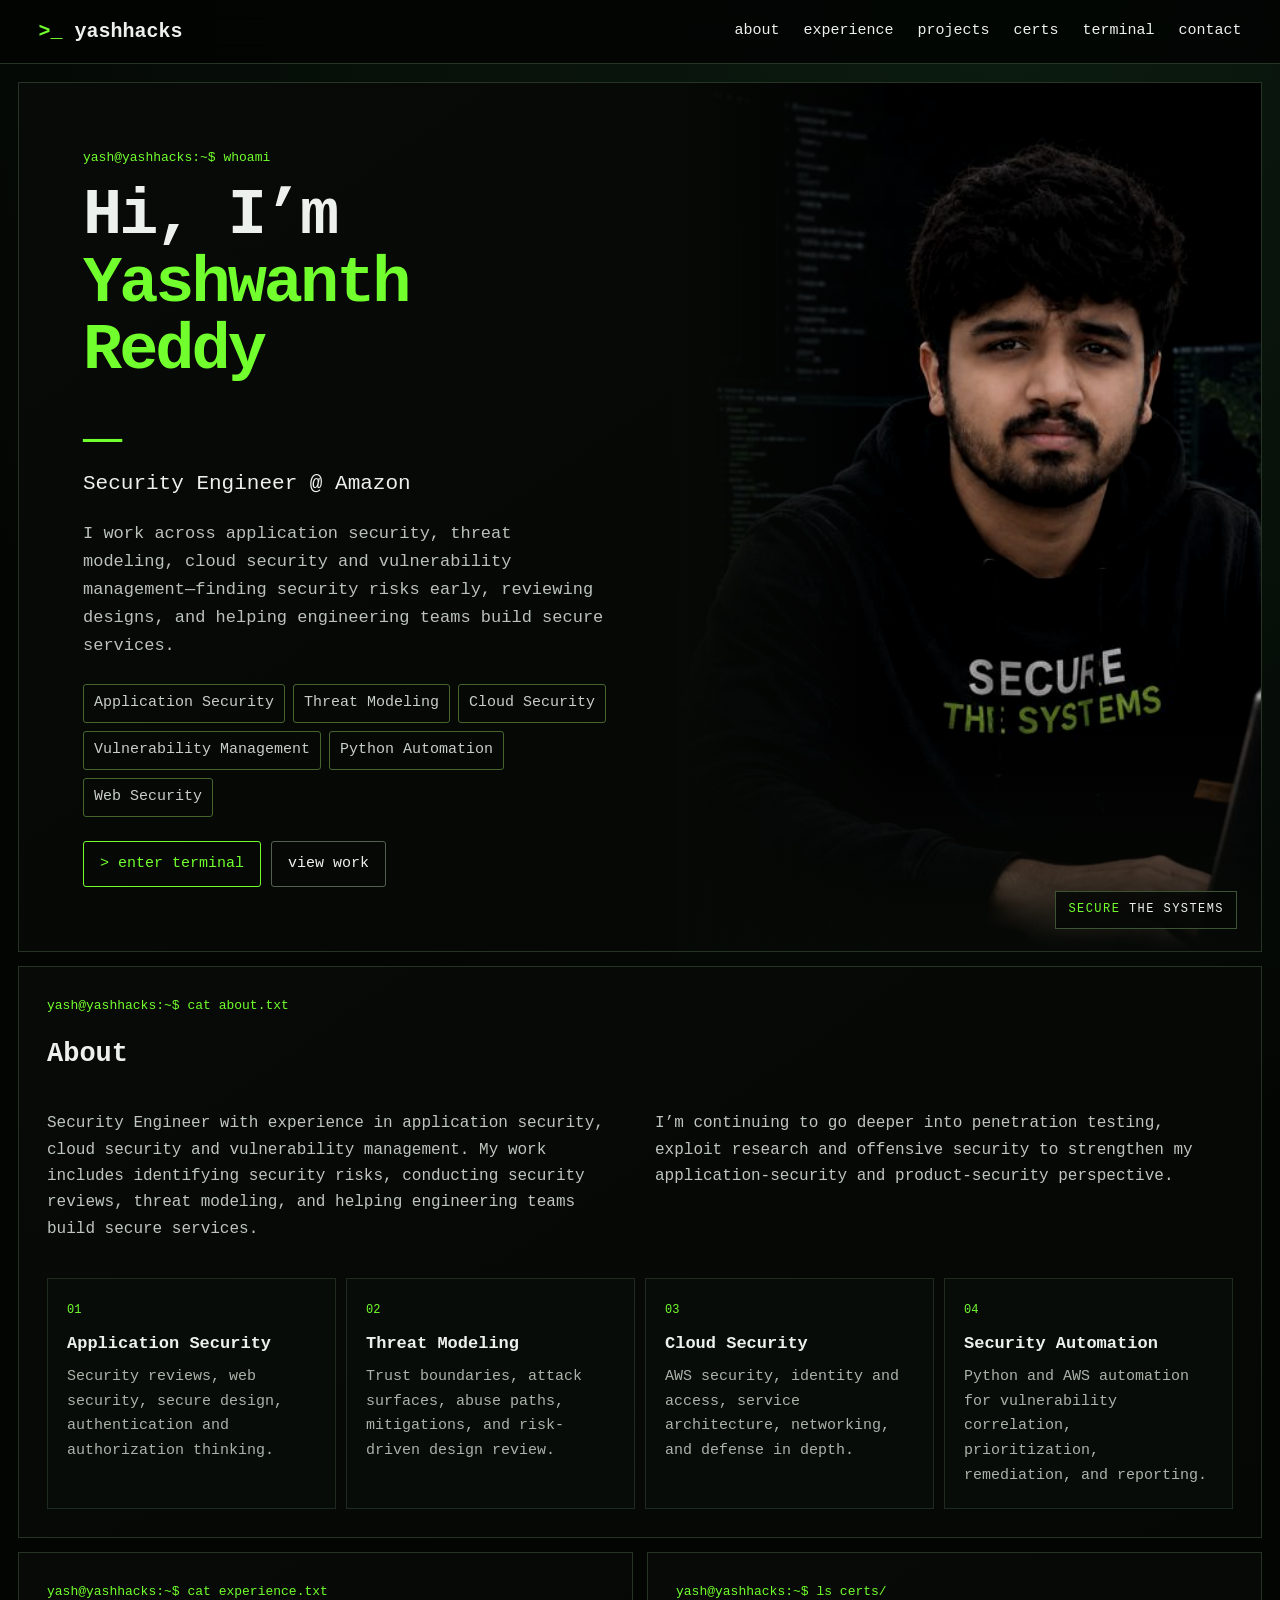
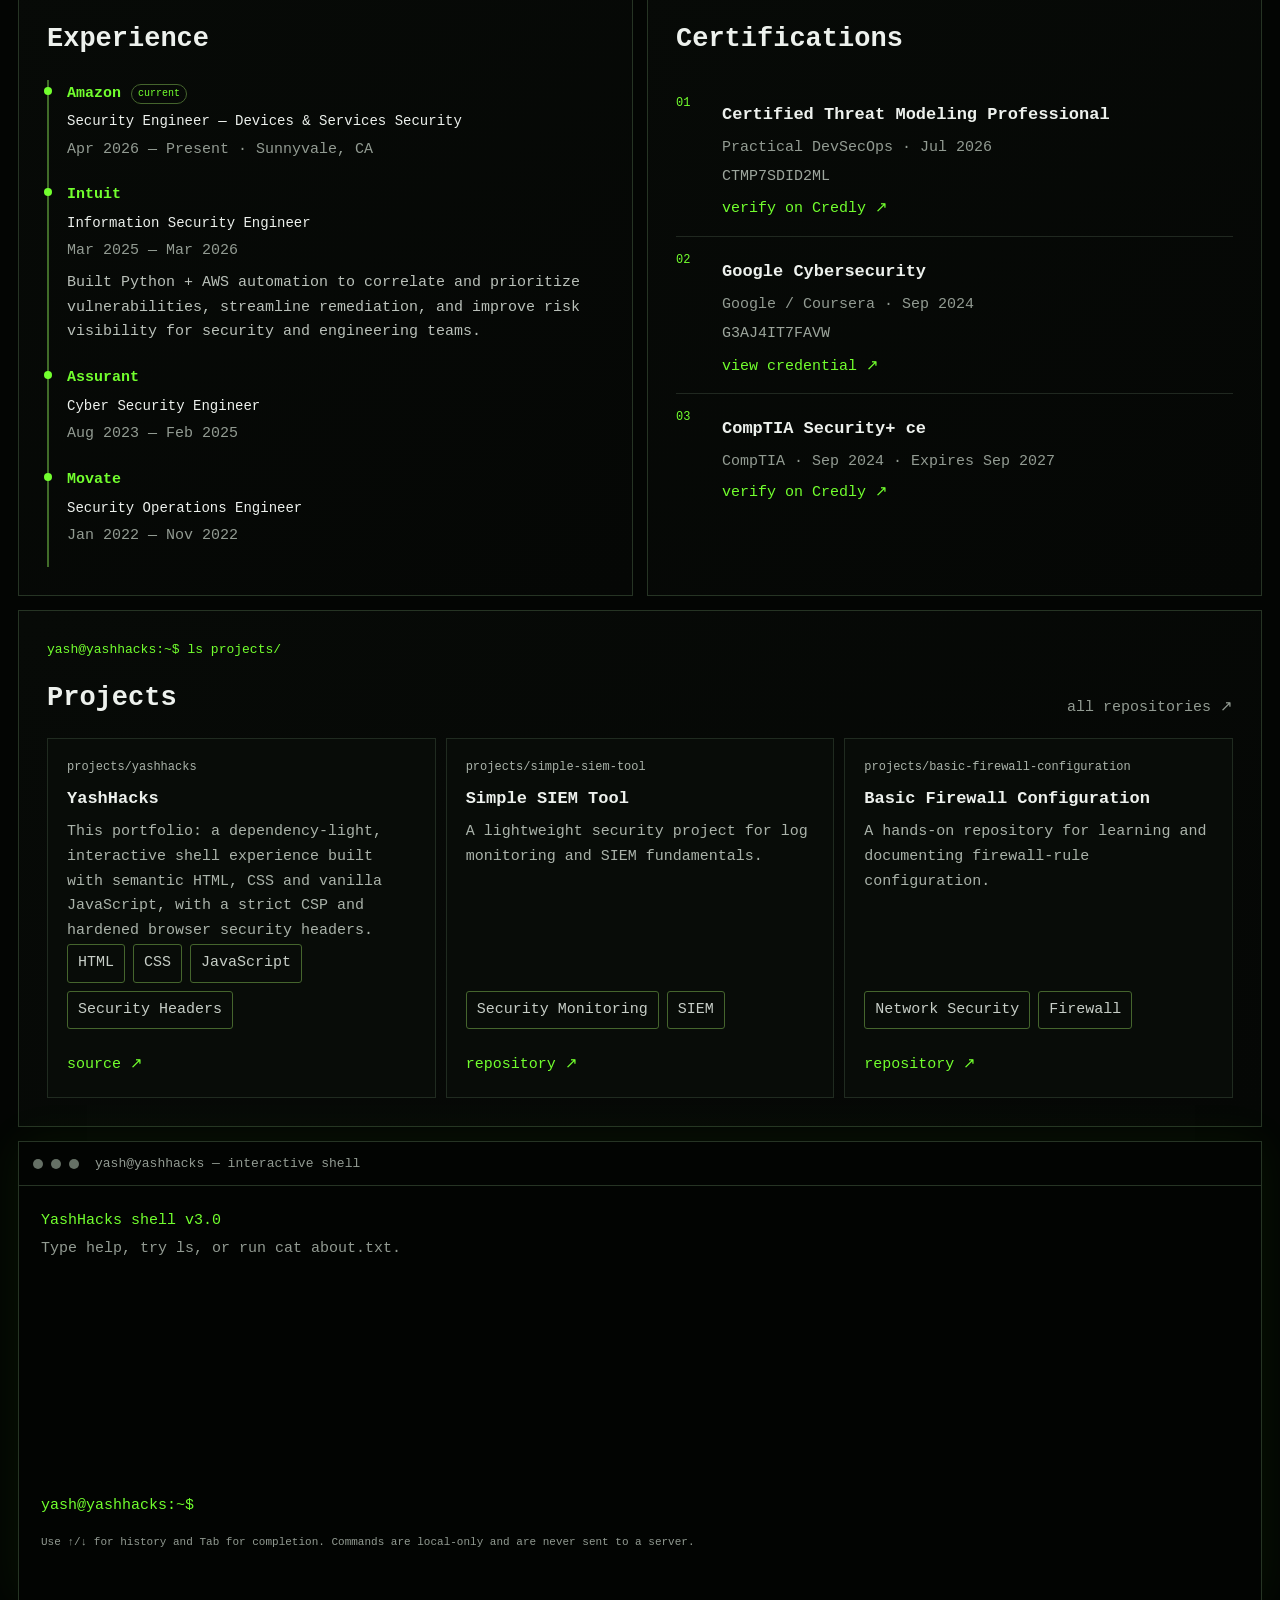
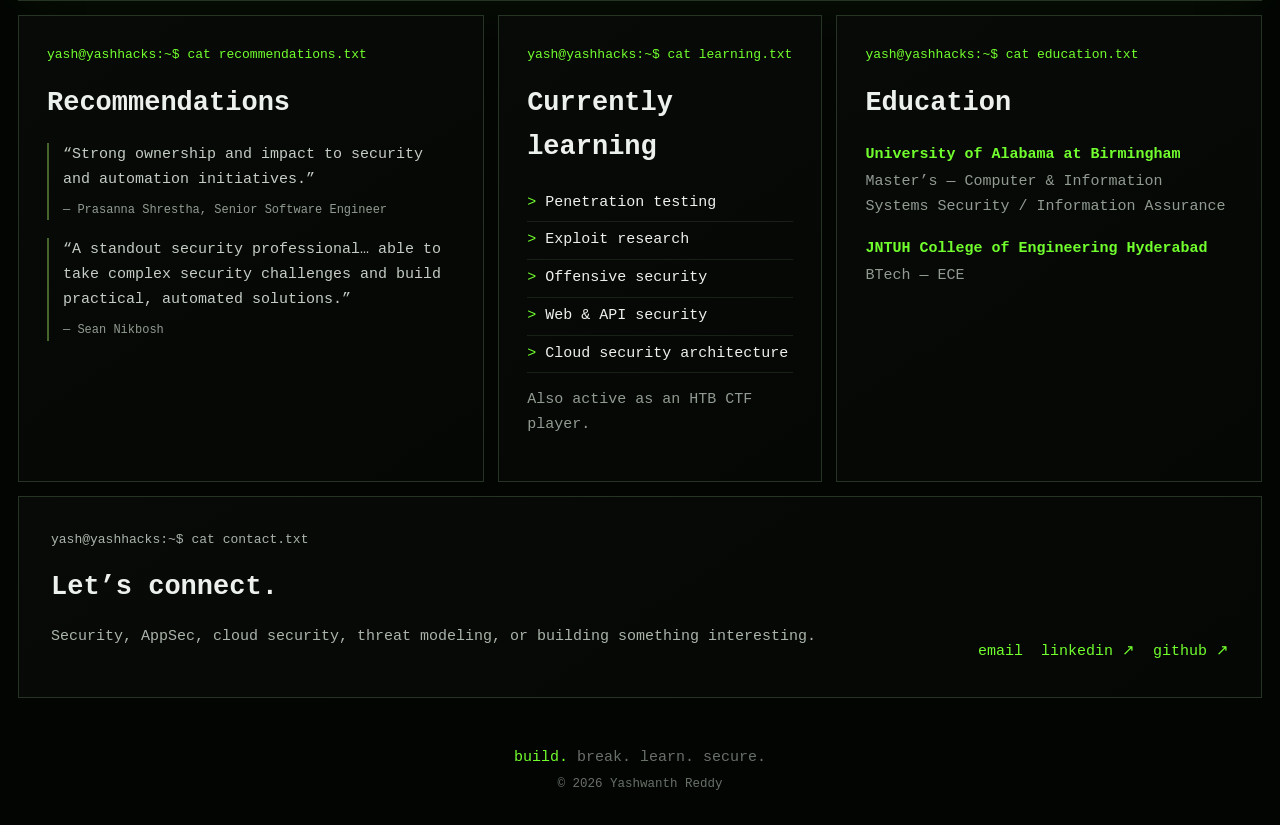
==== commit 566e0ce0: "feat: use secure-systems portrait and refresh social preview" ====
--- a/index.html
+++ b/index.html
@@ -11,7 +11,7 @@
   <meta property="og:title" content="YashHacks | Yashwanth Reddy">
   <meta property="og:description" content="Security engineering, AppSec, threat modeling, cloud security, security automation, and offensive-security learning.">
   <meta property="og:url" content="https://yashhacks.com/">
-  <meta property="og:image" content="https://yashhacks.com/images/yashimage.jpeg">
+  <meta property="og:image" content="https://yashhacks.com/images/yash-secure-systems.jpg">
   <meta name="twitter:card" content="summary_large_image">
   <link rel="canonical" href="https://yashhacks.com/">
   <link rel="icon" href="/favicon.svg" type="image/svg+xml">
@@ -47,7 +47,7 @@
         </div>
       </div>
       <figure class="portrait">
-        <img src="/images/yashimage.jpeg" alt="Portrait of Yashwanth Reddy" width="900" height="900" decoding="async" fetchpriority="high">
+        <img src="/images/yash-secure-systems.jpg" alt="Yashwanth Reddy in a security engineering workspace" width="1536" height="1024" decoding="async" fetchpriority="high">
         <figcaption><span>SECURE</span> THE SYSTEMS</figcaption>
       </figure>
     </section>
--- a/assets/css/v2.css
+++ b/assets/css/v2.css
@@ -1 +1 @@
-:root{--bg:#040604;--panel:#080b08;--line:#223020;--green:#72ff2e;--text:#e8ece8;--muted:#8d968d}*{box-sizing:border-box}html{scroll-behavior:smooth}body{margin:0;background:radial-gradient(circle at 72% 2%,#0b1a0e 0,transparent 30%),var(--bg);color:var(--text);font:15px/1.65 ui-monospace,SFMono-Regular,Menlo,Consolas,monospace}a{color:inherit;text-decoration:none}header{height:62px;border-bottom:1px solid var(--line);display:flex;align-items:center;justify-content:space-between;padding:0 3vw;position:sticky;top:0;background:#040604e9;backdrop-filter:blur(12px);z-index:5}.brand{font-size:20px;font-weight:800}.brand:first-letter,.prompt,h1 span,h1 i,strong,.cert a,footer span,.boot{color:var(--green)}nav{display:flex;gap:25px}nav a:hover{color:var(--green)}main{max-width:1400px;margin:auto;padding:18px}.hero{min-height:570px;border:1px solid var(--line);display:grid;grid-template-columns:1.08fr .92fr;overflow:hidden;background:linear-gradient(90deg,#060906 46%,#071009)}.hero-copy{padding:52px}.prompt{font-size:14px;margin-bottom:16px}h1{font-size:clamp(44px,5vw,76px);line-height:1.03;margin:0 0 14px;letter-spacing:-3px}h1 span{display:block}h1 i{font-style:normal;animation:blink 1s steps(1) infinite}@keyframes blink{50%{opacity:0}}h2{font-size:21px;font-weight:500}.hero p{max-width:720px;color:#bac2ba;font-size:17px}.portrait{position:relative;min-height:480px}.portrait:after{content:"";position:absolute;inset:0;background:linear-gradient(90deg,#060906 0,transparent 38%),linear-gradient(0deg,#060906 0,transparent 25%)}.portrait img{width:100%;height:100%;object-fit:cover;filter:saturate(.68) contrast(1.06)}.portrait-label{position:absolute;right:25px;bottom:23px;z-index:2;border:1px solid #4c7038;background:#050805c9;padding:8px 12px;font-size:12px;letter-spacing:.12em}.portrait-label span{color:var(--green)}.tags{display:flex;flex-wrap:wrap;gap:8px;margin:25px 0}.tags b{font-weight:500;border:1px solid #45652d;padding:7px 10px;border-radius:4px}.primary{display:inline-block;border:1px solid var(--green);color:var(--green);padding:11px 17px;border-radius:3px}.primary:hover{background:#72ff2e12}.grid,.footergrid{display:grid;grid-template-columns:1fr 1fr;gap:14px;margin-top:14px}.grid article,.footergrid>div{border:1px solid var(--line);padding:25px;background:var(--panel)}h3{font-size:25px;margin:0 0 18px}.timeline p{border-left:2px solid #426c28;padding:3px 0 14px 18px;margin:0}.timeline small,.cert small,small{display:block;color:var(--muted)}.timeline em{display:block;color:#b3bbb3;font-style:normal;font-size:13px;margin-top:4px}.cert{padding:14px 0;border-top:1px solid #202820}.cert a{display:inline-block;margin-top:5px}.terminal{margin-top:14px;border:1px solid #3b5130;background:#020402;min-height:430px;box-shadow:0 0 45px #66ff2210}.terminalbar{height:42px;border-bottom:1px solid var(--line);display:flex;align-items:center;padding:0 14px;gap:8px}.terminalbar span{width:10px;height:10px;border-radius:50%;background:#657065}.terminalbar em{font-style:normal;color:var(--muted);margin-left:8px}.terminal #output{padding:20px 22px 5px;max-height:335px;overflow:auto}.terminal p{margin:3px 0;white-space:pre-wrap}.terminal b{color:var(--green)}.muted{color:var(--muted)}#shell{display:flex;gap:10px;padding:8px 22px 22px;color:var(--green)}#cmd{flex:1;background:transparent;border:0;outline:0;color:#fff;font:inherit;caret-color:var(--green)}.footergrid p{margin:8px 0 18px}.footergrid a:hover{color:var(--green)}footer{text-align:center;color:#687068;padding:30px}@media(max-width:850px){nav{display:none}.hero{grid-template-columns:1fr}.hero-copy{padding:31px}.portrait{min-height:390px}.grid,.footergrid{grid-template-columns:1fr}h1{letter-spacing:-2px}.portrait:after{background:linear-gradient(0deg,#060906 0,transparent 32%)}}+:root{--bg:#030503;--panel:#070a07;--panel2:#0a0e0a;--line:#263424;--line2:#3c5434;--green:#72ff2e;--text:#edf1ed;--muted:#929b92;--max:1440px}*{box-sizing:border-box}html{scroll-behavior:smooth}body{margin:0;background:radial-gradient(circle at 78% 0,#0c1c10 0,transparent 28%),var(--bg);color:var(--text);font:15px/1.65 ui-monospace,SFMono-Regular,Menlo,Consolas,monospace}a{color:inherit;text-decoration:none}a:focus-visible,input:focus-visible{outline:2px solid var(--green);outline-offset:4px}.skip-link{position:fixed;left:12px;top:-60px;background:var(--green);color:#020402;padding:9px 13px;z-index:100}.skip-link:focus{top:12px}.site-header{height:64px;border-bottom:1px solid var(--line);display:flex;align-items:center;justify-content:space-between;padding:0 max(20px,3vw);position:sticky;top:0;background:#030503eb;backdrop-filter:blur(12px);z-index:20}.brand{font-size:20px;font-weight:800}.brand span,.prompt,h1 span,h1 i,strong,.cert a,.project-card>a,footer>span,.boot{color:var(--green)}nav{display:flex;gap:24px}nav a:hover,.contact-links a:hover,.section-head>a:hover{color:var(--green)}main{max-width:var(--max);margin:auto;padding:18px}.panel{border:1px solid var(--line);background:linear-gradient(145deg,#070a07,#050705)}.hero{min-height:590px;display:grid;grid-template-columns:1.06fr .94fr;overflow:hidden}.hero-copy{padding:clamp(32px,5vw,68px)}.prompt{font-size:13px;margin:0 0 15px}h1{font-size:clamp(45px,5.1vw,78px);line-height:1.03;margin:0 0 15px;letter-spacing:-3px}h1 span{display:block}h1 i{font-style:normal;animation:blink 1s steps(1) infinite}@keyframes blink{50%{opacity:0}}.role{font-size:21px;margin:0 0 18px}.lede{max-width:720px;color:#bac2ba;font-size:17px}.portrait{position:relative;margin:0;min-height:500px;overflow:hidden}.portrait:after{content:"";position:absolute;inset:0;background:linear-gradient(90deg,#060906 0,transparent 37%),linear-gradient(0deg,#060906 0,transparent 25%);pointer-events:none}.portrait img{width:100%;height:100%;object-fit:cover;filter:saturate(.7) contrast(1.06)}.portrait figcaption{position:absolute;right:24px;bottom:22px;z-index:2;border:1px solid var(--line2);background:#050805d9;padding:8px 12px;font-size:12px;letter-spacing:.12em}.portrait figcaption span{color:var(--green)}.tags,.project-tags{display:flex;flex-wrap:wrap;gap:8px;margin:24px 0}.tags span,.project-tags span{border:1px solid #45652d;padding:6px 10px;border-radius:3px;color:#c7cec7}.hero-actions{display:flex;gap:10px;flex-wrap:wrap}.button{display:inline-block;border:1px solid #52614f;padding:10px 16px;border-radius:3px}.button.primary{border-color:var(--green);color:var(--green)}.button:hover{background:#72ff2e10}.section{padding:28px;margin-top:14px}.section-head{margin-bottom:18px}.section-head.split{display:flex;align-items:end;justify-content:space-between;gap:20px}.section-head h2,.section>h2,.contact h2{font-size:27px;margin:0}.section-head>a{color:var(--muted)}.about-grid{display:grid;grid-template-columns:1fr 1fr;gap:30px;color:#bec6be;font-size:16px}.focus-grid{display:grid;grid-template-columns:repeat(4,1fr);gap:10px;margin-top:20px}.focus-grid article,.project-card{border:1px solid #202b20;background:#080c08;padding:19px}.focus-grid article>span,.number,.path{color:var(--green);font-size:12px}.focus-grid h3,.project-card h3,.cert h3{margin:7px 0;font-size:17px}.focus-grid p,.project-card p{color:#aab3aa;margin:0}.two-column{display:grid;grid-template-columns:1fr 1fr;gap:14px}.timeline-item{border-left:2px solid #416c29;padding:2px 0 17px 18px;position:relative}.timeline-item:before{content:"";width:8px;height:8px;background:var(--green);border-radius:50%;position:absolute;left:-5px;top:7px}.timeline-item>div{display:flex;align-items:center;gap:10px}.timeline-item h3{font-size:14px;margin:4px 0;font-weight:500}.timeline-item p,.cert p,.education-item p{margin:2px 0;color:var(--muted)}.timeline-item .detail{color:#b9c0b9;margin-top:7px}.status{font-size:10px;border:1px solid #45652d;color:var(--green);padding:1px 6px;border-radius:10px}.cert{display:grid;grid-template-columns:34px 1fr;gap:12px;padding:14px 0;border-top:1px solid #202820}.cert:first-child{border-top:0}.cert code{display:block;color:#9da69d;margin:4px 0}.cert a{display:inline-block;margin-top:4px}.project-grid{display:grid;grid-template-columns:repeat(3,1fr);gap:10px}.project-card{display:flex;flex-direction:column;min-height:260px}.project-card .project-tags{margin-top:auto}.project-card>a{align-self:flex-start}.terminal-section{margin-top:14px;min-height:460px;background:#020402;box-shadow:0 0 45px #66ff2210}.terminalbar{height:44px;border-bottom:1px solid var(--line);display:flex;align-items:center;padding:0 14px;gap:8px}.terminalbar>span{width:10px;height:10px;border-radius:50%;background:#657065}.terminalbar h2{font-size:13px;font-weight:400;color:var(--muted);margin-left:8px}.terminal-output{padding:20px 22px 5px;max-height:350px;overflow:auto;min-height:300px}.terminal-output p{margin:3px 0;white-space:pre-wrap;overflow-wrap:anywhere}.muted,.subtle,.terminal-hint{color:var(--muted)}#shell{display:flex;gap:10px;padding:8px 22px 12px;color:var(--green)}#cmd{flex:1;min-width:0;background:transparent;border:0;outline:0;color:#fff;font:inherit;caret-color:var(--green)}.terminal-hint{font-size:11px;padding:0 22px 18px;margin:0}.three-column{display:grid;grid-template-columns:1.15fr .8fr 1.05fr;gap:14px}.three-column .section{margin-top:14px}.three-column blockquote{margin:18px 0;padding-left:14px;border-left:2px solid #45652d;color:#c4ccc4}.three-column cite{display:block;color:var(--muted);font-style:normal;margin-top:8px;font-size:12px}.clean-list{list-style:none;padding:0}.clean-list li{padding:6px 0;border-bottom:1px solid #182018}.clean-list li:before{content:"> ";color:var(--green)}.education-item{margin:18px 0}.contact{margin-top:14px;padding:32px;display:flex;justify-content:space-between;align-items:end;gap:30px}.contact p{color:#abb4ab}.contact-links{display:flex;gap:18px;flex-wrap:wrap}.contact-links a{color:var(--green)}footer{text-align:center;color:#687068;padding:30px}footer small{display:block;margin-top:4px}.noscript{position:fixed;bottom:0;left:0;right:0;background:#191f19;padding:10px;text-align:center}.sr-only{position:absolute;width:1px;height:1px;padding:0;margin:-1px;overflow:hidden;clip:rect(0,0,0,0);white-space:nowrap;border:0}@media(prefers-reduced-motion:reduce){html{scroll-behavior:auto}h1 i{animation:none}}@media(max-width:980px){nav{display:none}.hero{grid-template-columns:1fr}.portrait{min-height:430px}.portrait:after{background:linear-gradient(0deg,#060906 0,transparent 32%)}.focus-grid,.project-grid{grid-template-columns:1fr 1fr}.three-column{grid-template-columns:1fr}.two-column{grid-template-columns:1fr}.about-grid{grid-template-columns:1fr}}@media(max-width:620px){main{padding:10px}.site-header{height:58px}.hero-copy,.section,.contact{padding:23px}h1{letter-spacing:-2px}.portrait{min-height:350px}.focus-grid,.project-grid{grid-template-columns:1fr}.contact{align-items:start;flex-direction:column}.section-head.split{align-items:start;flex-direction:column}.terminal-output{min-height:250px}.terminalbar h2{font-size:11px}}
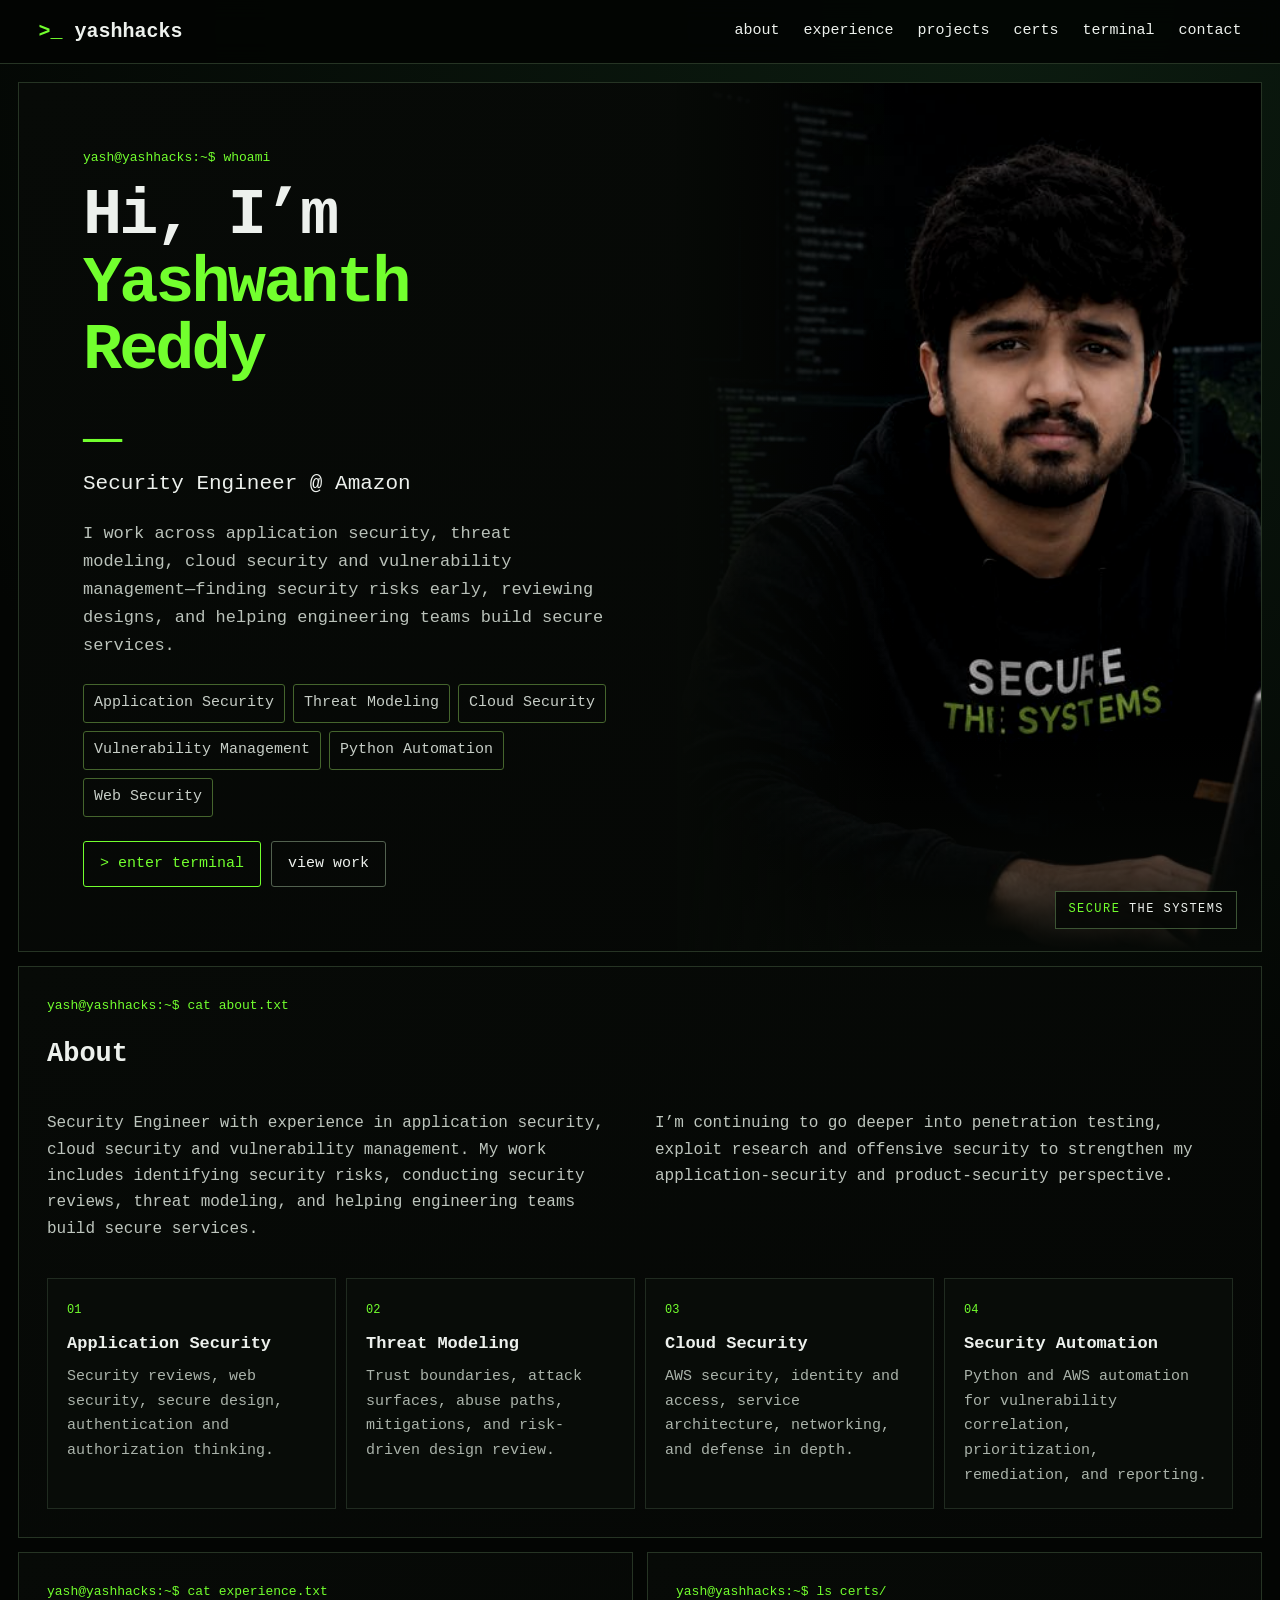
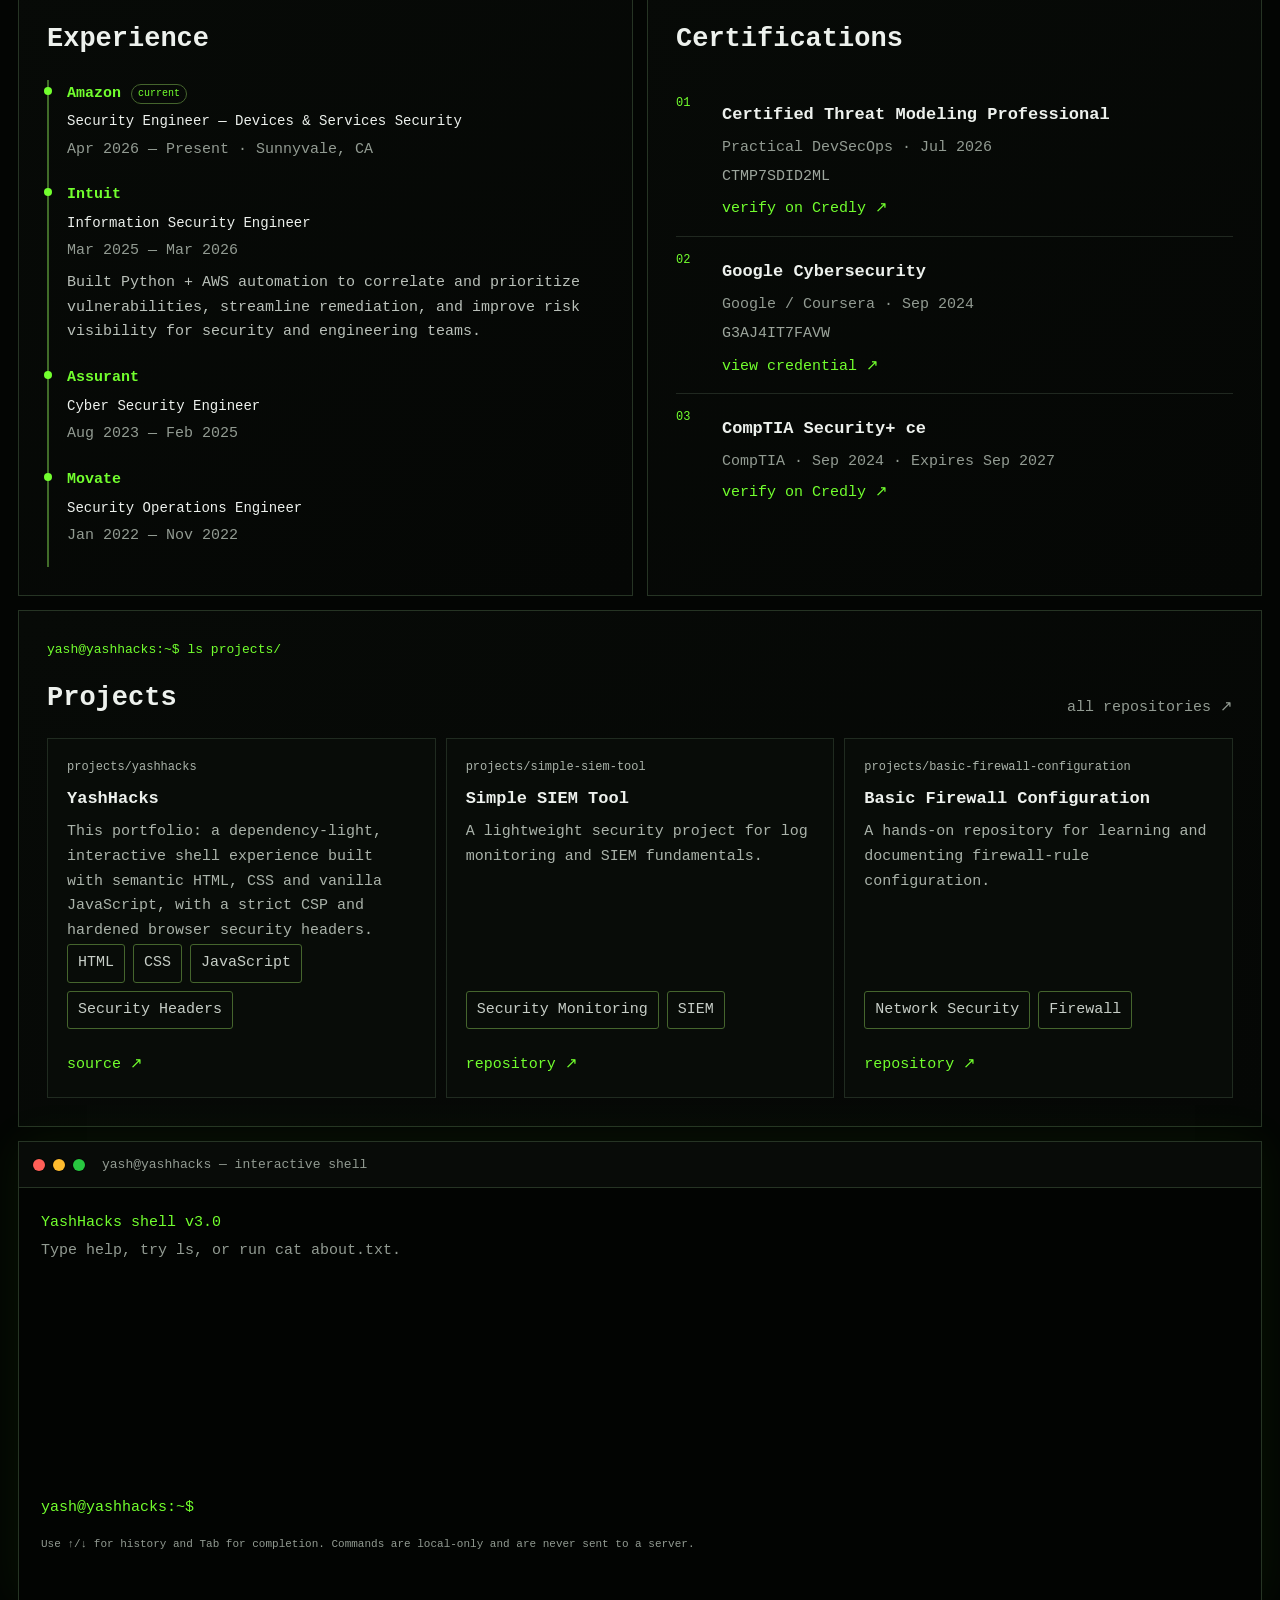
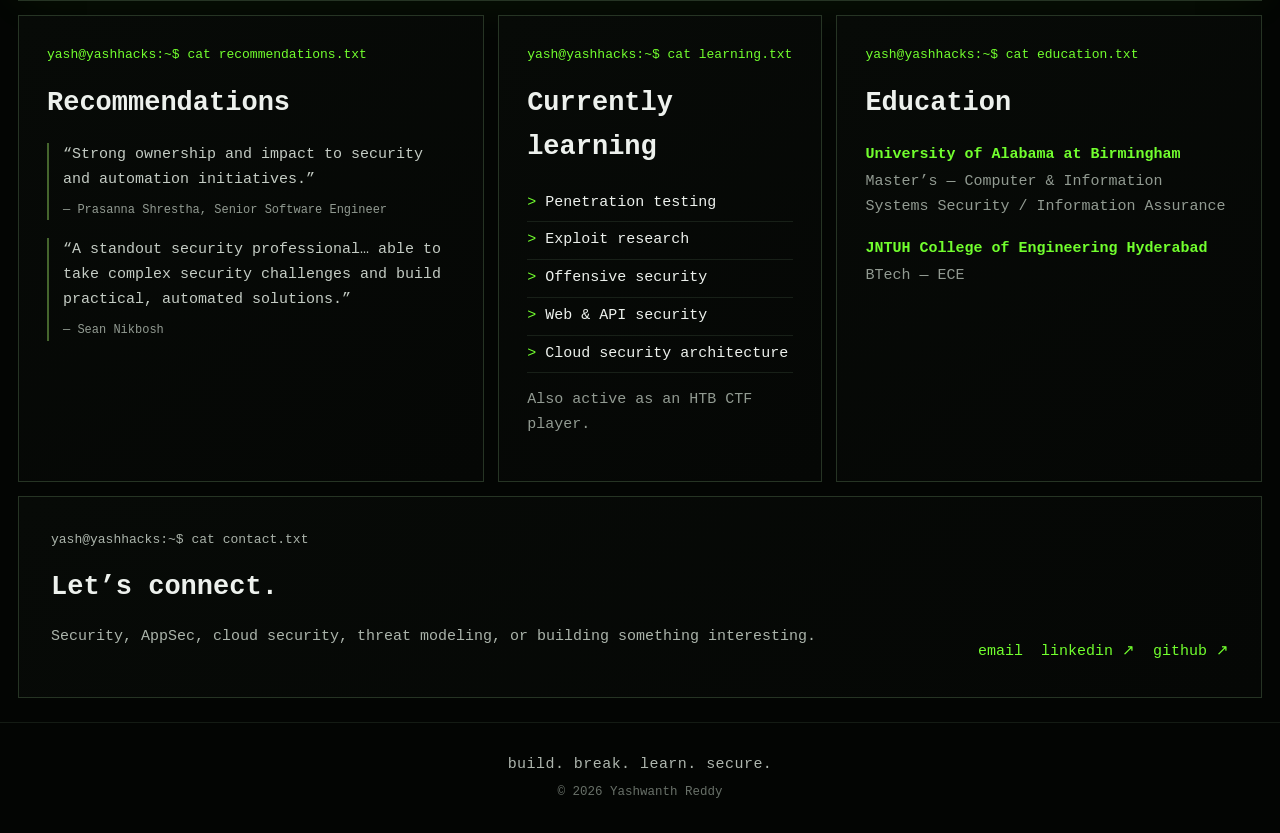
==== commit 660ce942: "ui: enable mac-style terminal controls and consistent footer" ====
--- a/index.html
+++ b/index.html
@@ -15,115 +15,20 @@
   <meta name="twitter:card" content="summary_large_image">
   <link rel="canonical" href="https://yashhacks.com/">
   <link rel="icon" href="/favicon.svg" type="image/svg+xml">
-  <link rel="stylesheet" href="/assets/css/v2.css">
+  <link rel="stylesheet" href="/assets/css/v4.css">
 </head>
 <body>
   <a class="skip-link" href="#main">Skip to content</a>
-  <header class="site-header">
-    <a class="brand" href="#top" aria-label="YashHacks home"><span>&gt;_</span> yashhacks</a>
-    <nav aria-label="Primary navigation">
-      <a href="#about">about</a>
-      <a href="#experience">experience</a>
-      <a href="#projects">projects</a>
-      <a href="#certs">certs</a>
-      <a href="#terminal">terminal</a>
-      <a href="#contact">contact</a>
-    </nav>
-  </header>
-
+  <header class="site-header"><a class="brand" href="#top" aria-label="YashHacks home"><span>&gt;_</span> yashhacks</a><nav aria-label="Primary navigation"><a href="#about">about</a><a href="#experience">experience</a><a href="#projects">projects</a><a href="#certs">certs</a><a href="#terminal">terminal</a><a href="#contact">contact</a></nav></header>
   <main id="main">
-    <section class="hero panel" id="top" aria-labelledby="hero-title">
-      <div class="hero-copy">
-        <p class="prompt">yash@yashhacks:~$ whoami</p>
-        <h1 id="hero-title">Hi, I’m <span>Yashwanth Reddy</span><i aria-hidden="true">_</i></h1>
-        <p class="role">Security Engineer @ Amazon</p>
-        <p class="lede">I work across application security, threat modeling, cloud security and vulnerability management—finding security risks early, reviewing designs, and helping engineering teams build secure services.</p>
-        <div class="tags" aria-label="Security focus areas">
-          <span>Application Security</span><span>Threat Modeling</span><span>Cloud Security</span><span>Vulnerability Management</span><span>Python Automation</span><span>Web Security</span>
-        </div>
-        <div class="hero-actions">
-          <a class="button primary" href="#terminal">&gt; enter terminal</a>
-          <a class="button" href="#projects">view work</a>
-        </div>
-      </div>
-      <figure class="portrait">
-        <img src="/images/yash-secure-systems.jpg" alt="Yashwanth Reddy in a security engineering workspace" width="1536" height="1024" decoding="async" fetchpriority="high">
-        <figcaption><span>SECURE</span> THE SYSTEMS</figcaption>
-      </figure>
-    </section>
-
-    <section class="section panel" id="about" aria-labelledby="about-title">
-      <div class="section-head"><p class="prompt">yash@yashhacks:~$ cat about.txt</p><h2 id="about-title">About</h2></div>
-      <div class="about-grid">
-        <p>Security Engineer with experience in application security, cloud security and vulnerability management. My work includes identifying security risks, conducting security reviews, threat modeling, and helping engineering teams build secure services.</p>
-        <p>I’m continuing to go deeper into penetration testing, exploit research and offensive security to strengthen my application-security and product-security perspective.</p>
-      </div>
-      <div class="focus-grid" aria-label="Core security areas">
-        <article><span>01</span><h3>Application Security</h3><p>Security reviews, web security, secure design, authentication and authorization thinking.</p></article>
-        <article><span>02</span><h3>Threat Modeling</h3><p>Trust boundaries, attack surfaces, abuse paths, mitigations, and risk-driven design review.</p></article>
-        <article><span>03</span><h3>Cloud Security</h3><p>AWS security, identity and access, service architecture, networking, and defense in depth.</p></article>
-        <article><span>04</span><h3>Security Automation</h3><p>Python and AWS automation for vulnerability correlation, prioritization, remediation, and reporting.</p></article>
-      </div>
-    </section>
-
-    <section class="two-column" aria-label="Professional experience and certifications">
-      <article class="panel section" id="experience">
-        <div class="section-head"><p class="prompt">yash@yashhacks:~$ cat experience.txt</p><h2>Experience</h2></div>
-        <div class="timeline">
-          <div class="timeline-item"><div><strong>Amazon</strong><span class="status">current</span></div><h3>Security Engineer — Devices &amp; Services Security</h3><p>Apr 2026 — Present · Sunnyvale, CA</p></div>
-          <div class="timeline-item"><div><strong>Intuit</strong></div><h3>Information Security Engineer</h3><p>Mar 2025 — Mar 2026</p><p class="detail">Built Python + AWS automation to correlate and prioritize vulnerabilities, streamline remediation, and improve risk visibility for security and engineering teams.</p></div>
-          <div class="timeline-item"><div><strong>Assurant</strong></div><h3>Cyber Security Engineer</h3><p>Aug 2023 — Feb 2025</p></div>
-          <div class="timeline-item"><div><strong>Movate</strong></div><h3>Security Operations Engineer</h3><p>Jan 2022 — Nov 2022</p></div>
-        </div>
-      </article>
-
-      <article class="panel section" id="certs">
-        <div class="section-head"><p class="prompt">yash@yashhacks:~$ ls certs/</p><h2>Certifications</h2></div>
-        <div class="cert-list">
-          <article class="cert"><span class="number">01</span><div><h3>Certified Threat Modeling Professional</h3><p>Practical DevSecOps · Jul 2026</p><code>CTMP7SDID2ML</code><a href="https://www.credly.com/badges/964cb68d-0b83-4221-ad1e-8e65909c66f4/public_url" target="_blank" rel="noopener noreferrer">verify on Credly ↗</a></div></article>
-          <article class="cert"><span class="number">02</span><div><h3>Google Cybersecurity</h3><p>Google / Coursera · Sep 2024</p><code>G3AJ4IT7FAVW</code><a href="https://www.coursera.org/account/accomplishments/professional-cert/certificate/G3AJ4IT7FAVW" target="_blank" rel="noopener noreferrer">view credential ↗</a></div></article>
-          <article class="cert"><span class="number">03</span><div><h3>CompTIA Security+ ce</h3><p>CompTIA · Sep 2024 · Expires Sep 2027</p><a href="https://www.credly.com/badges/b9143f40-7557-4ad5-b7b5-2a45628c7336/linked_in_profile" target="_blank" rel="noopener noreferrer">verify on Credly ↗</a></div></article>
-        </div>
-      </article>
-    </section>
-
-    <section class="panel section" id="projects" aria-labelledby="projects-title">
-      <div class="section-head split"><div><p class="prompt">yash@yashhacks:~$ ls projects/</p><h2 id="projects-title">Projects</h2></div><a href="https://github.com/yashmariped" target="_blank" rel="noopener noreferrer">all repositories ↗</a></div>
-      <div class="project-grid">
-        <article class="project-card"><p class="path">projects/yashhacks</p><h3>YashHacks</h3><p>This portfolio: a dependency-light, interactive shell experience built with semantic HTML, CSS and vanilla JavaScript, with a strict CSP and hardened browser security headers.</p><div class="project-tags"><span>HTML</span><span>CSS</span><span>JavaScript</span><span>Security Headers</span></div><a href="https://github.com/yashmariped/landing-page-1" target="_blank" rel="noopener noreferrer">source ↗</a></article>
-        <article class="project-card"><p class="path">projects/simple-siem-tool</p><h3>Simple SIEM Tool</h3><p>A lightweight security project for log monitoring and SIEM fundamentals.</p><div class="project-tags"><span>Security Monitoring</span><span>SIEM</span></div><a href="https://github.com/yashmariped/simple-siem-tool" target="_blank" rel="noopener noreferrer">repository ↗</a></article>
-        <article class="project-card"><p class="path">projects/basic-firewall-configuration</p><h3>Basic Firewall Configuration</h3><p>A hands-on repository for learning and documenting firewall-rule configuration.</p><div class="project-tags"><span>Network Security</span><span>Firewall</span></div><a href="https://github.com/yashmariped/basic-firewall-configuration" target="_blank" rel="noopener noreferrer">repository ↗</a></article>
-      </div>
-    </section>
-
-    <section class="panel terminal-section" id="terminal" aria-labelledby="terminal-title">
-      <div class="terminalbar"><span aria-hidden="true"></span><span aria-hidden="true"></span><span aria-hidden="true"></span><h2 id="terminal-title">yash@yashhacks — interactive shell</h2></div>
-      <div id="output" class="terminal-output" role="log" aria-live="polite" aria-relevant="additions">
-        <p class="boot">YashHacks shell v3.0</p>
-        <p class="muted">Type help, try ls, or run cat about.txt.</p>
-      </div>
-      <form id="shell" method="get" action="/" autocomplete="off">
-        <label id="shellPrompt" for="cmd">yash@yashhacks:~$</label>
-        <input id="cmd" name="cmd" maxlength="96" inputmode="text" autocapitalize="off" autocomplete="off" spellcheck="false" aria-describedby="terminal-hint">
-        <button type="submit" class="sr-only">Run command</button>
-      </form>
-      <p id="terminal-hint" class="terminal-hint">Use ↑/↓ for history and Tab for completion. Commands are local-only and are never sent to a server.</p>
-    </section>
-
-    <section class="three-column" aria-label="Recommendations learning and education">
-      <article class="panel section" id="recommendations"><p class="prompt">yash@yashhacks:~$ cat recommendations.txt</p><h2>Recommendations</h2><blockquote>“Strong ownership and impact to security and automation initiatives.”<cite>— Prasanna Shrestha, Senior Software Engineer</cite></blockquote><blockquote>“A standout security professional… able to take complex security challenges and build practical, automated solutions.”<cite>— Sean Nikbosh</cite></blockquote></article>
-      <article class="panel section" id="learning"><p class="prompt">yash@yashhacks:~$ cat learning.txt</p><h2>Currently learning</h2><ul class="clean-list"><li>Penetration testing</li><li>Exploit research</li><li>Offensive security</li><li>Web &amp; API security</li><li>Cloud security architecture</li></ul><p class="subtle">Also active as an HTB CTF player.</p></article>
-      <article class="panel section" id="education"><p class="prompt">yash@yashhacks:~$ cat education.txt</p><h2>Education</h2><div class="education-item"><strong>University of Alabama at Birmingham</strong><p>Master’s — Computer &amp; Information Systems Security / Information Assurance</p></div><div class="education-item"><strong>JNTUH College of Engineering Hyderabad</strong><p>BTech — ECE</p></div></article>
-    </section>
-
-    <section class="panel contact" id="contact" aria-labelledby="contact-title">
-      <div><p class="prompt">yash@yashhacks:~$ cat contact.txt</p><h2 id="contact-title">Let’s connect.</h2><p>Security, AppSec, cloud security, threat modeling, or building something interesting.</p></div>
-      <div class="contact-links"><a href="mailto:yashwanthreddyeh@gmail.com">email</a><a href="https://www.linkedin.com/in/yashmaripeddi/" target="_blank" rel="noopener noreferrer">linkedin ↗</a><a href="https://github.com/yashmariped" target="_blank" rel="noopener noreferrer">github ↗</a></div>
-    </section>
+    <section class="hero panel" id="top" aria-labelledby="hero-title"><div class="hero-copy"><p class="prompt">yash@yashhacks:~$ whoami</p><h1 id="hero-title">Hi, I’m <span>Yashwanth Reddy</span><i aria-hidden="true">_</i></h1><p class="role">Security Engineer @ Amazon</p><p class="lede">I work across application security, threat modeling, cloud security and vulnerability management—finding security risks early, reviewing designs, and helping engineering teams build secure services.</p><div class="tags" aria-label="Security focus areas"><span>Application Security</span><span>Threat Modeling</span><span>Cloud Security</span><span>Vulnerability Management</span><span>Python Automation</span><span>Web Security</span></div><div class="hero-actions"><a class="button primary" href="#terminal">&gt; enter terminal</a><a class="button" href="#projects">view work</a></div></div><figure class="portrait"><img src="/images/yash-secure-systems.jpg" alt="Yashwanth Reddy in a security engineering workspace" width="1536" height="1024" decoding="async" fetchpriority="high"><figcaption><span>SECURE</span> THE SYSTEMS</figcaption></figure></section>
+    <section class="section panel" id="about" aria-labelledby="about-title"><div class="section-head"><p class="prompt">yash@yashhacks:~$ cat about.txt</p><h2 id="about-title">About</h2></div><div class="about-grid"><p>Security Engineer with experience in application security, cloud security and vulnerability management. My work includes identifying security risks, conducting security reviews, threat modeling, and helping engineering teams build secure services.</p><p>I’m continuing to go deeper into penetration testing, exploit research and offensive security to strengthen my application-security and product-security perspective.</p></div><div class="focus-grid" aria-label="Core security areas"><article><span>01</span><h3>Application Security</h3><p>Security reviews, web security, secure design, authentication and authorization thinking.</p></article><article><span>02</span><h3>Threat Modeling</h3><p>Trust boundaries, attack surfaces, abuse paths, mitigations, and risk-driven design review.</p></article><article><span>03</span><h3>Cloud Security</h3><p>AWS security, identity and access, service architecture, networking, and defense in depth.</p></article><article><span>04</span><h3>Security Automation</h3><p>Python and AWS automation for vulnerability correlation, prioritization, remediation, and reporting.</p></article></div></section>
+    <section class="two-column" aria-label="Professional experience and certifications"><article class="panel section" id="experience"><div class="section-head"><p class="prompt">yash@yashhacks:~$ cat experience.txt</p><h2>Experience</h2></div><div class="timeline"><div class="timeline-item"><div><strong>Amazon</strong><span class="status">current</span></div><h3>Security Engineer — Devices &amp; Services Security</h3><p>Apr 2026 — Present · Sunnyvale, CA</p></div><div class="timeline-item"><div><strong>Intuit</strong></div><h3>Information Security Engineer</h3><p>Mar 2025 — Mar 2026</p><p class="detail">Built Python + AWS automation to correlate and prioritize vulnerabilities, streamline remediation, and improve risk visibility for security and engineering teams.</p></div><div class="timeline-item"><div><strong>Assurant</strong></div><h3>Cyber Security Engineer</h3><p>Aug 2023 — Feb 2025</p></div><div class="timeline-item"><div><strong>Movate</strong></div><h3>Security Operations Engineer</h3><p>Jan 2022 — Nov 2022</p></div></div></article><article class="panel section" id="certs"><div class="section-head"><p class="prompt">yash@yashhacks:~$ ls certs/</p><h2>Certifications</h2></div><div class="cert-list"><article class="cert"><span class="number">01</span><div><h3>Certified Threat Modeling Professional</h3><p>Practical DevSecOps · Jul 2026</p><code>CTMP7SDID2ML</code><a href="https://www.credly.com/badges/964cb68d-0b83-4221-ad1e-8e65909c66f4/public_url" target="_blank" rel="noopener noreferrer">verify on Credly ↗</a></div></article><article class="cert"><span class="number">02</span><div><h3>Google Cybersecurity</h3><p>Google / Coursera · Sep 2024</p><code>G3AJ4IT7FAVW</code><a href="https://www.coursera.org/account/accomplishments/professional-cert/certificate/G3AJ4IT7FAVW" target="_blank" rel="noopener noreferrer">view credential ↗</a></div></article><article class="cert"><span class="number">03</span><div><h3>CompTIA Security+ ce</h3><p>CompTIA · Sep 2024 · Expires Sep 2027</p><a href="https://www.credly.com/badges/b9143f40-7557-4ad5-b7b5-2a45628c7336/linked_in_profile" target="_blank" rel="noopener noreferrer">verify on Credly ↗</a></div></article></div></article></section>
+    <section class="panel section" id="projects" aria-labelledby="projects-title"><div class="section-head split"><div><p class="prompt">yash@yashhacks:~$ ls projects/</p><h2 id="projects-title">Projects</h2></div><a href="https://github.com/yashmariped" target="_blank" rel="noopener noreferrer">all repositories ↗</a></div><div class="project-grid"><article class="project-card"><p class="path">projects/yashhacks</p><h3>YashHacks</h3><p>This portfolio: a dependency-light, interactive shell experience built with semantic HTML, CSS and vanilla JavaScript, with a strict CSP and hardened browser security headers.</p><div class="project-tags"><span>HTML</span><span>CSS</span><span>JavaScript</span><span>Security Headers</span></div><a href="https://github.com/yashmariped/landing-page-1" target="_blank" rel="noopener noreferrer">source ↗</a></article><article class="project-card"><p class="path">projects/simple-siem-tool</p><h3>Simple SIEM Tool</h3><p>A lightweight security project for log monitoring and SIEM fundamentals.</p><div class="project-tags"><span>Security Monitoring</span><span>SIEM</span></div><a href="https://github.com/yashmariped/simple-siem-tool" target="_blank" rel="noopener noreferrer">repository ↗</a></article><article class="project-card"><p class="path">projects/basic-firewall-configuration</p><h3>Basic Firewall Configuration</h3><p>A hands-on repository for learning and documenting firewall-rule configuration.</p><div class="project-tags"><span>Network Security</span><span>Firewall</span></div><a href="https://github.com/yashmariped/basic-firewall-configuration" target="_blank" rel="noopener noreferrer">repository ↗</a></article></div></section>
+    <section class="panel terminal-section" id="terminal" aria-labelledby="terminal-title"><div class="terminalbar"><span aria-hidden="true" title="Close"></span><span aria-hidden="true" title="Minimize"></span><span aria-hidden="true" title="Maximize"></span><h2 id="terminal-title">yash@yashhacks — interactive shell</h2></div><div id="output" class="terminal-output" role="log" aria-live="polite" aria-relevant="additions"><p class="boot">YashHacks shell v3.0</p><p class="muted">Type help, try ls, or run cat about.txt.</p></div><form id="shell" method="get" action="/" autocomplete="off"><label id="shellPrompt" for="cmd">yash@yashhacks:~$</label><input id="cmd" name="cmd" maxlength="96" inputmode="text" autocapitalize="off" autocomplete="off" spellcheck="false" aria-describedby="terminal-hint"><button type="submit" class="sr-only">Run command</button></form><p id="terminal-hint" class="terminal-hint">Use ↑/↓ for history and Tab for completion. Commands are local-only and are never sent to a server.</p></section>
+    <section class="three-column" aria-label="Recommendations learning and education"><article class="panel section" id="recommendations"><p class="prompt">yash@yashhacks:~$ cat recommendations.txt</p><h2>Recommendations</h2><blockquote>“Strong ownership and impact to security and automation initiatives.”<cite>— Prasanna Shrestha, Senior Software Engineer</cite></blockquote><blockquote>“A standout security professional… able to take complex security challenges and build practical, automated solutions.”<cite>— Sean Nikbosh</cite></blockquote></article><article class="panel section" id="learning"><p class="prompt">yash@yashhacks:~$ cat learning.txt</p><h2>Currently learning</h2><ul class="clean-list"><li>Penetration testing</li><li>Exploit research</li><li>Offensive security</li><li>Web &amp; API security</li><li>Cloud security architecture</li></ul><p class="subtle">Also active as an HTB CTF player.</p></article><article class="panel section" id="education"><p class="prompt">yash@yashhacks:~$ cat education.txt</p><h2>Education</h2><div class="education-item"><strong>University of Alabama at Birmingham</strong><p>Master’s — Computer &amp; Information Systems Security / Information Assurance</p></div><div class="education-item"><strong>JNTUH College of Engineering Hyderabad</strong><p>BTech — ECE</p></div></article></section>
+    <section class="panel contact" id="contact" aria-labelledby="contact-title"><div><p class="prompt">yash@yashhacks:~$ cat contact.txt</p><h2 id="contact-title">Let’s connect.</h2><p>Security, AppSec, cloud security, threat modeling, or building something interesting.</p></div><div class="contact-links"><a href="mailto:yashwanthreddyeh@gmail.com">email</a><a href="https://www.linkedin.com/in/yashmaripeddi/" target="_blank" rel="noopener noreferrer">linkedin ↗</a><a href="https://github.com/yashmariped" target="_blank" rel="noopener noreferrer">github ↗</a></div></section>
   </main>
-
-  <footer><span>build.</span> break. learn. secure. <small>© 2026 Yashwanth Reddy</small></footer>
-  <noscript><div class="noscript">The portfolio content works without JavaScript; only the interactive terminal requires it.</div></noscript>
-  <script src="/assets/js/v2.js" defer></script>
+  <footer><span class="footer-tagline">build. break. learn. secure.</span><small>© 2026 Yashwanth Reddy</small></footer><noscript><div class="noscript">The portfolio content works without JavaScript; only the interactive terminal requires it.</div></noscript><script src="/assets/js/v3.js" defer></script>
 </body>
 </html>
--- a/assets/css/v4.css
+++ b/assets/css/v4.css
@@ -0,0 +1 @@
+:root{--bg:#030503;--panel:#070a07;--panel2:#0a0e0a;--line:#263424;--line2:#3c5434;--green:#72ff2e;--text:#edf1ed;--muted:#929b92;--max:1440px}*{box-sizing:border-box}html{scroll-behavior:smooth}body{margin:0;background:radial-gradient(circle at 78% 0,#0c1c10 0,transparent 28%),var(--bg);color:var(--text);font:15px/1.65 ui-monospace,SFMono-Regular,Menlo,Consolas,monospace}a{color:inherit;text-decoration:none}a:focus-visible,input:focus-visible{outline:2px solid var(--green);outline-offset:4px}.skip-link{position:fixed;left:12px;top:-60px;background:var(--green);color:#020402;padding:9px 13px;z-index:100}.skip-link:focus{top:12px}.site-header{height:64px;border-bottom:1px solid var(--line);display:flex;align-items:center;justify-content:space-between;padding:0 max(20px,3vw);position:sticky;top:0;background:#030503eb;backdrop-filter:blur(12px);z-index:20}.brand{font-size:20px;font-weight:800}.brand span,.prompt,h1 span,h1 i,strong,.cert a,.project-card>a,.boot{color:var(--green)}nav{display:flex;gap:24px}nav a:hover,.contact-links a:hover,.section-head>a:hover{color:var(--green)}main{max-width:var(--max);margin:auto;padding:18px}.panel{border:1px solid var(--line);background:linear-gradient(145deg,#070a07,#050705)}.hero{min-height:590px;display:grid;grid-template-columns:1.06fr .94fr;overflow:hidden}.hero-copy{padding:clamp(32px,5vw,68px)}.prompt{font-size:13px;margin:0 0 15px}h1{font-size:clamp(45px,5.1vw,78px);line-height:1.03;margin:0 0 15px;letter-spacing:-3px}h1 span{display:block}h1 i{font-style:normal;animation:blink 1s steps(1) infinite}@keyframes blink{50%{opacity:0}}.role{font-size:21px;margin:0 0 18px}.lede{max-width:720px;color:#bac2ba;font-size:17px}.portrait{position:relative;margin:0;min-height:500px;overflow:hidden}.portrait:after{content:"";position:absolute;inset:0;background:linear-gradient(90deg,#060906 0,transparent 37%),linear-gradient(0deg,#060906 0,transparent 25%);pointer-events:none}.portrait img{width:100%;height:100%;object-fit:cover;filter:saturate(.7) contrast(1.06)}.portrait figcaption{position:absolute;right:24px;bottom:22px;z-index:2;border:1px solid var(--line2);background:#050805d9;padding:8px 12px;font-size:12px;letter-spacing:.12em}.portrait figcaption span{color:var(--green)}.tags,.project-tags{display:flex;flex-wrap:wrap;gap:8px;margin:24px 0}.tags span,.project-tags span{border:1px solid #45652d;padding:6px 10px;border-radius:3px;color:#c7cec7}.hero-actions{display:flex;gap:10px;flex-wrap:wrap}.button{display:inline-block;border:1px solid #52614f;padding:10px 16px;border-radius:3px}.button.primary{border-color:var(--green);color:var(--green)}.button:hover{background:#72ff2e10}.section{padding:28px;margin-top:14px}.section-head{margin-bottom:18px}.section-head.split{display:flex;align-items:end;justify-content:space-between;gap:20px}.section-head h2,.section>h2,.contact h2{font-size:27px;margin:0}.section-head>a{color:var(--muted)}.about-grid{display:grid;grid-template-columns:1fr 1fr;gap:30px;color:#bec6be;font-size:16px}.focus-grid{display:grid;grid-template-columns:repeat(4,1fr);gap:10px;margin-top:20px}.focus-grid article,.project-card{border:1px solid #202b20;background:#080c08;padding:19px}.focus-grid article>span,.number,.path{color:var(--green);font-size:12px}.focus-grid h3,.project-card h3,.cert h3{margin:7px 0;font-size:17px}.focus-grid p,.project-card p{color:#aab3aa;margin:0}.two-column{display:grid;grid-template-columns:1fr 1fr;gap:14px}.timeline-item{border-left:2px solid #416c29;padding:2px 0 17px 18px;position:relative}.timeline-item:before{content:"";width:8px;height:8px;background:var(--green);border-radius:50%;position:absolute;left:-5px;top:7px}.timeline-item>div{display:flex;align-items:center;gap:10px}.timeline-item h3{font-size:14px;margin:4px 0;font-weight:500}.timeline-item p,.cert p,.education-item p{margin:2px 0;color:var(--muted)}.timeline-item .detail{color:#b9c0b9;margin-top:7px}.status{font-size:10px;border:1px solid #45652d;color:var(--green);padding:1px 6px;border-radius:10px}.cert{display:grid;grid-template-columns:34px 1fr;gap:12px;padding:14px 0;border-top:1px solid #202820}.cert:first-child{border-top:0}.cert code{display:block;color:#9da69d;margin:4px 0}.cert a{display:inline-block;margin-top:4px}.project-grid{display:grid;grid-template-columns:repeat(3,1fr);gap:10px}.project-card{display:flex;flex-direction:column;min-height:260px}.project-card .project-tags{margin-top:auto}.project-card>a{align-self:flex-start}.terminal-section{margin-top:14px;min-height:460px;background:#020402;box-shadow:0 0 45px #66ff2210}.terminalbar{height:46px;border-bottom:1px solid var(--line);display:flex;align-items:center;padding:0 14px;gap:8px;background:#080b08}.terminalbar>span{width:12px;height:12px;border-radius:50%;display:block;box-shadow:0 0 0 1px #0006}.terminalbar>span:nth-child(1){background:#ff5f57}.terminalbar>span:nth-child(2){background:#febc2e}.terminalbar>span:nth-child(3){background:#28c840}.terminalbar h2{font-size:13px;font-weight:400;color:var(--muted);margin:0 0 0 9px}.terminal-output{padding:20px 22px 5px;max-height:350px;overflow:auto;min-height:300px}.terminal-output p{margin:3px 0;white-space:pre-wrap;overflow-wrap:anywhere}.muted,.subtle,.terminal-hint{color:var(--muted)}#shell{display:flex;gap:10px;padding:8px 22px 12px;color:var(--green)}#cmd{flex:1;min-width:0;background:transparent;border:0;outline:0;color:#fff;font:inherit;caret-color:var(--green)}.terminal-hint{font-size:11px;padding:0 22px 18px;margin:0}.three-column{display:grid;grid-template-columns:1.15fr .8fr 1.05fr;gap:14px}.three-column .section{margin-top:14px}.three-column blockquote{margin:18px 0;padding-left:14px;border-left:2px solid #45652d;color:#c4ccc4}.three-column cite{display:block;color:var(--muted);font-style:normal;margin-top:8px;font-size:12px}.clean-list{list-style:none;padding:0}.clean-list li{padding:6px 0;border-bottom:1px solid #182018}.clean-list li:before{content:"> ";color:var(--green)}.education-item{margin:18px 0}.contact{margin-top:14px;padding:32px;display:flex;justify-content:space-between;align-items:end;gap:30px}.contact p{color:#abb4ab}.contact-links{display:flex;gap:18px;flex-wrap:wrap}.contact-links a{color:var(--green)}footer{text-align:center;color:#7c857c;padding:30px;border-top:1px solid #141b14;margin-top:6px}.footer-tagline{display:block;color:#aeb6ae;font-weight:400;letter-spacing:.03em}footer small{display:block;margin-top:5px;color:#687068}.noscript{position:fixed;bottom:0;left:0;right:0;background:#191f19;padding:10px;text-align:center}.sr-only{position:absolute;width:1px;height:1px;padding:0;margin:-1px;overflow:hidden;clip:rect(0,0,0,0);white-space:nowrap;border:0}@media(prefers-reduced-motion:reduce){html{scroll-behavior:auto}h1 i{animation:none}}@media(max-width:980px){nav{display:none}.hero{grid-template-columns:1fr}.portrait{min-height:430px}.portrait:after{background:linear-gradient(0deg,#060906 0,transparent 32%)}.focus-grid,.project-grid{grid-template-columns:1fr 1fr}.three-column{grid-template-columns:1fr}.two-column{grid-template-columns:1fr}.about-grid{grid-template-columns:1fr}}@media(max-width:620px){main{padding:10px}.site-header{height:58px}.hero-copy,.section,.contact{padding:23px}h1{letter-spacing:-2px}.portrait{min-height:350px}.focus-grid,.project-grid{grid-template-columns:1fr}.contact{align-items:start;flex-direction:column}.section-head.split{align-items:start;flex-direction:column}.terminal-output{min-height:250px}.terminalbar h2{font-size:11px}}
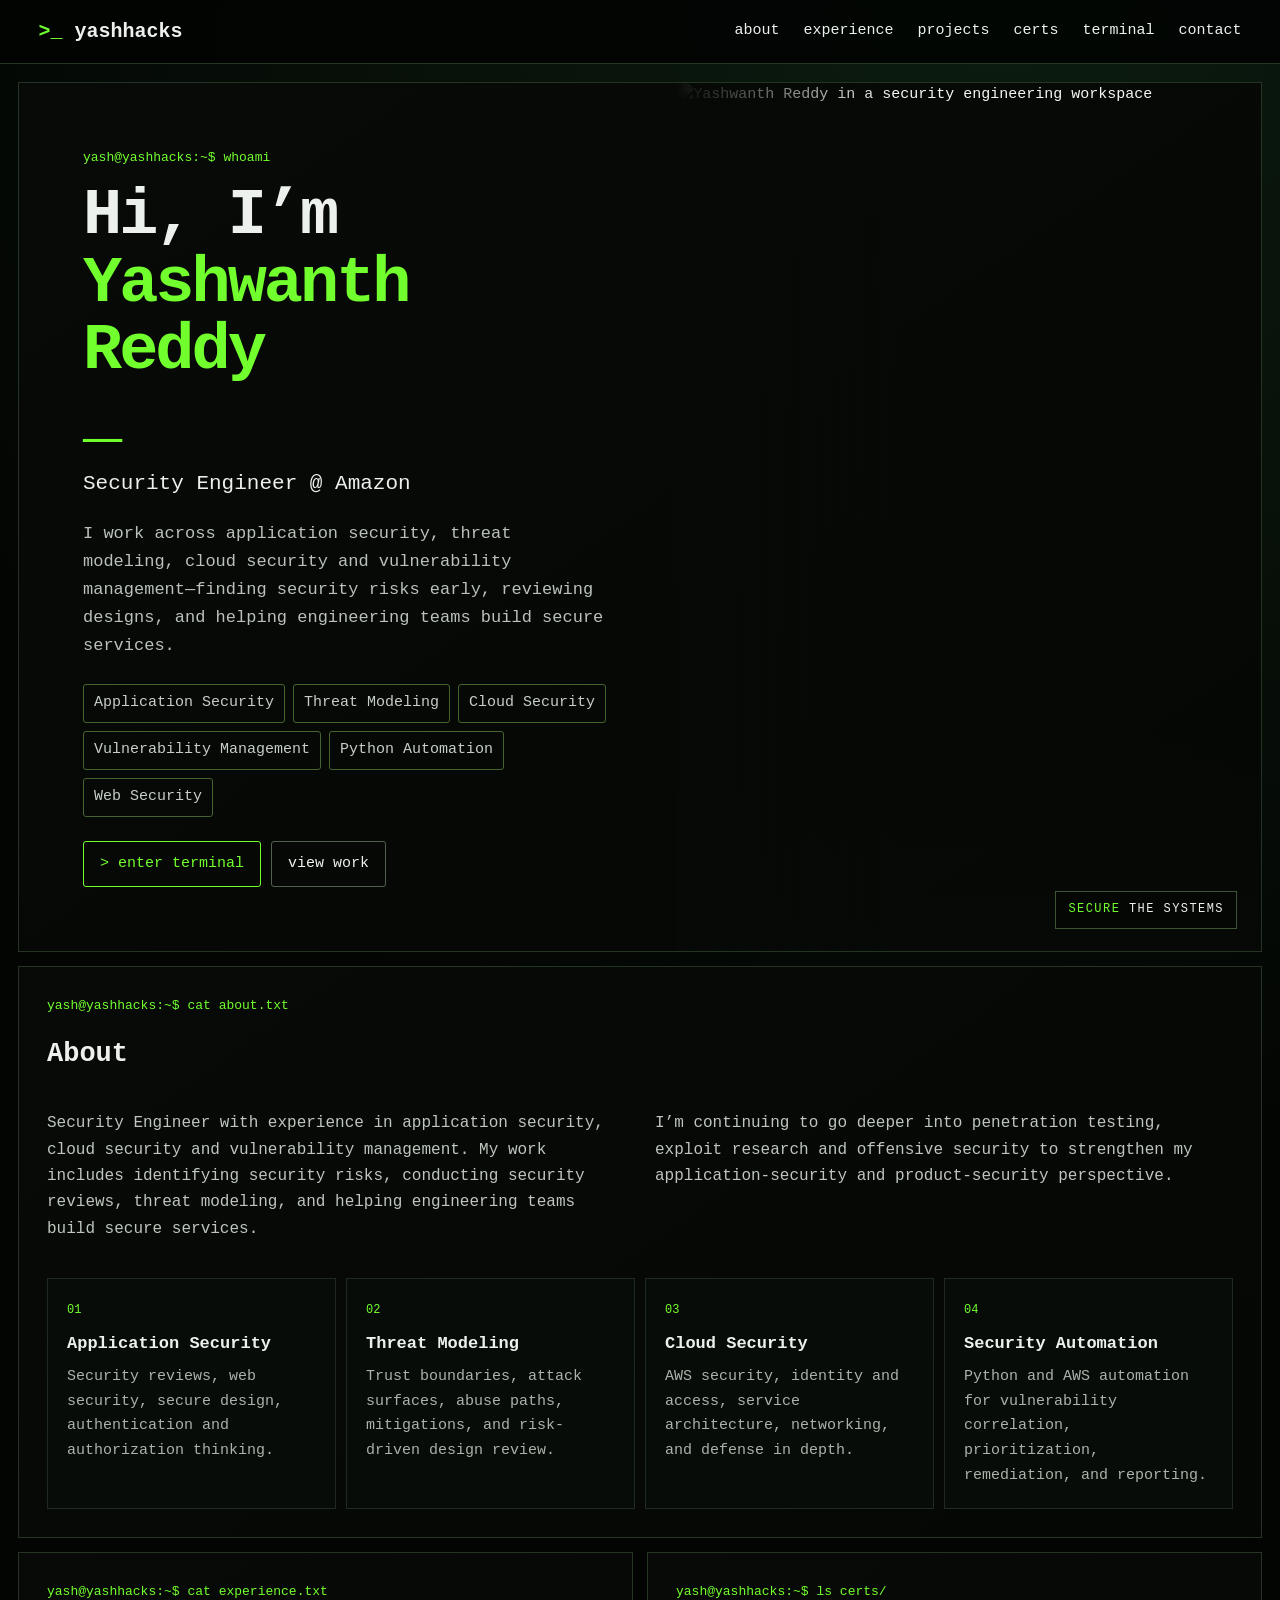
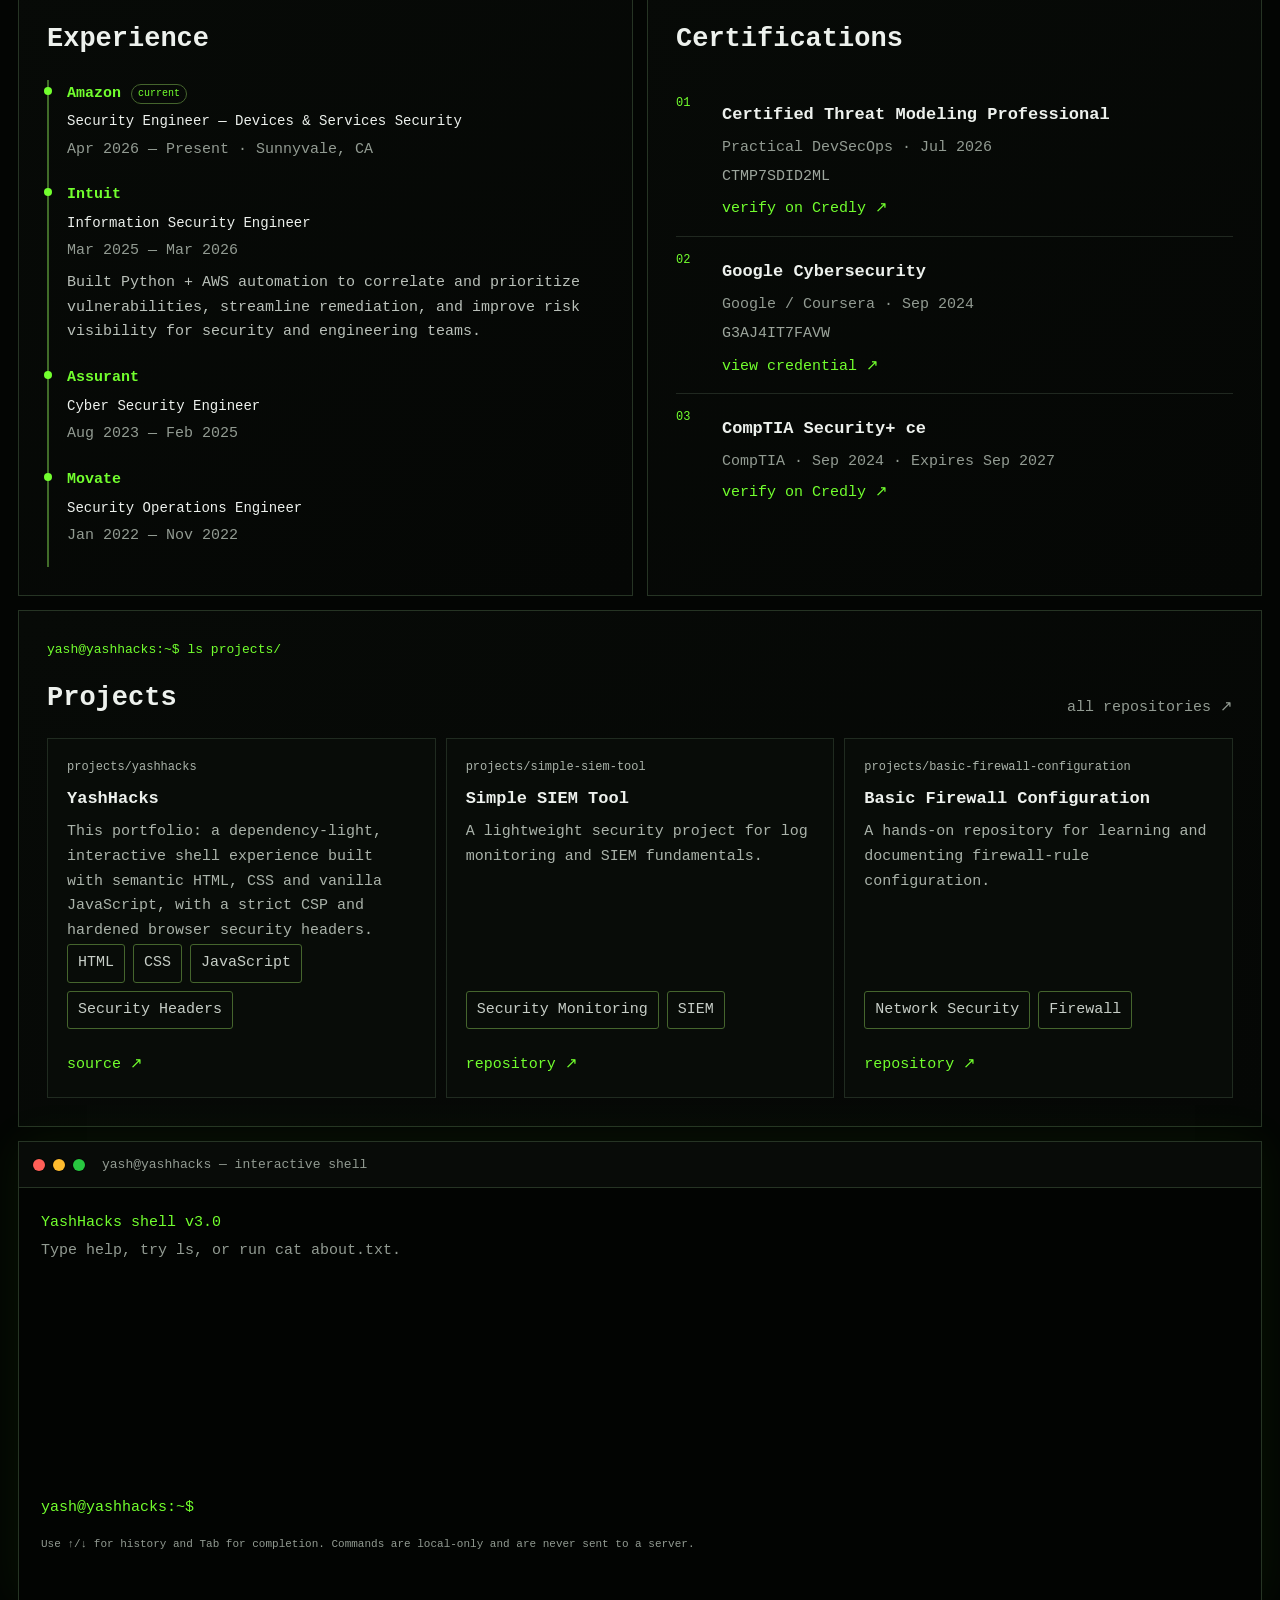
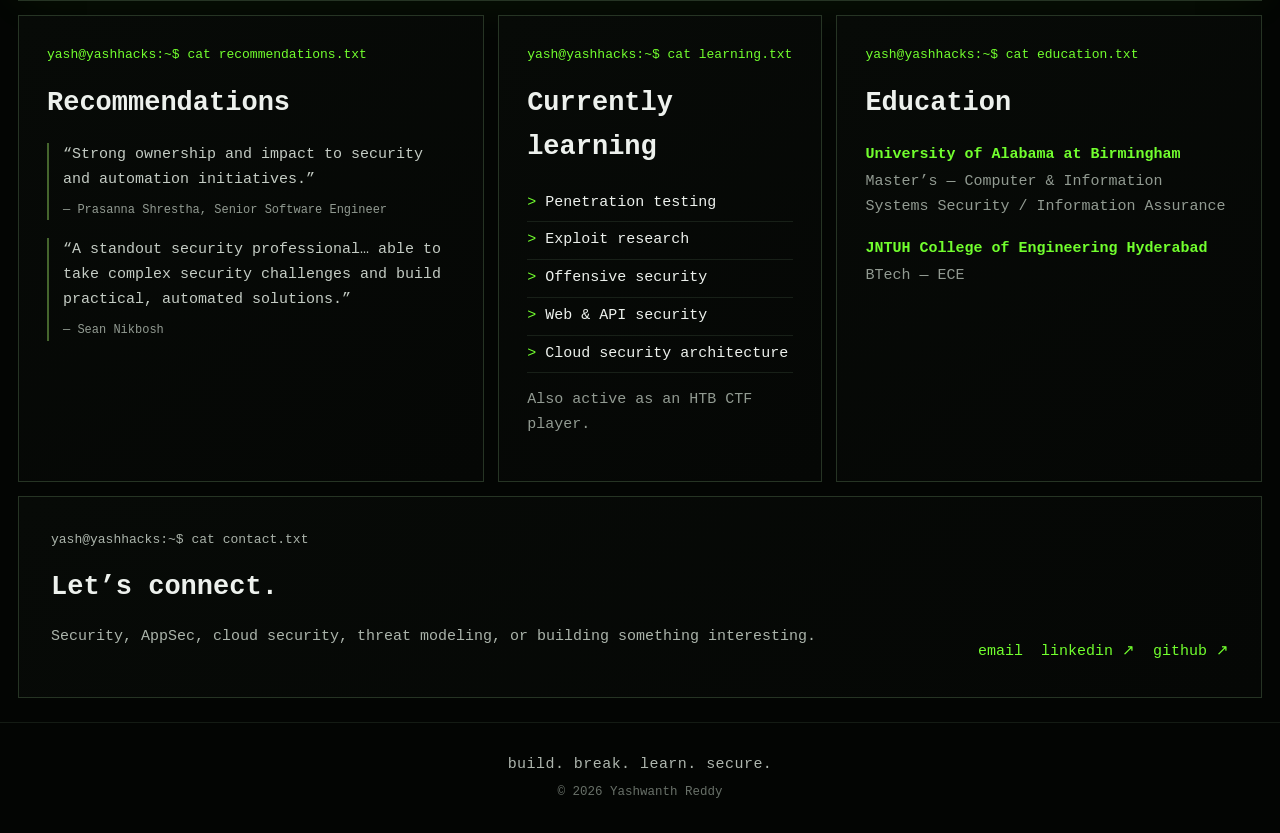
==== commit 096757b4: "feat: use final PNG portrait and show full image" ====
--- a/index.html
+++ b/index.html
@@ -11,7 +11,7 @@
   <meta property="og:title" content="YashHacks | Yashwanth Reddy">
   <meta property="og:description" content="Security engineering, AppSec, threat modeling, cloud security, security automation, and offensive-security learning.">
   <meta property="og:url" content="https://yashhacks.com/">
-  <meta property="og:image" content="https://yashhacks.com/images/yash-secure-systems.jpg">
+  <meta property="og:image" content="https://yashhacks.com/images/yash-secure-systems.png">
   <meta name="twitter:card" content="summary_large_image">
   <link rel="canonical" href="https://yashhacks.com/">
   <link rel="icon" href="/favicon.svg" type="image/svg+xml">
@@ -21,7 +21,7 @@
   <a class="skip-link" href="#main">Skip to content</a>
   <header class="site-header"><a class="brand" href="#top" aria-label="YashHacks home"><span>&gt;_</span> yashhacks</a><nav aria-label="Primary navigation"><a href="#about">about</a><a href="#experience">experience</a><a href="#projects">projects</a><a href="#certs">certs</a><a href="#terminal">terminal</a><a href="#contact">contact</a></nav></header>
   <main id="main">
-    <section class="hero panel" id="top" aria-labelledby="hero-title"><div class="hero-copy"><p class="prompt">yash@yashhacks:~$ whoami</p><h1 id="hero-title">Hi, I’m <span>Yashwanth Reddy</span><i aria-hidden="true">_</i></h1><p class="role">Security Engineer @ Amazon</p><p class="lede">I work across application security, threat modeling, cloud security and vulnerability management—finding security risks early, reviewing designs, and helping engineering teams build secure services.</p><div class="tags" aria-label="Security focus areas"><span>Application Security</span><span>Threat Modeling</span><span>Cloud Security</span><span>Vulnerability Management</span><span>Python Automation</span><span>Web Security</span></div><div class="hero-actions"><a class="button primary" href="#terminal">&gt; enter terminal</a><a class="button" href="#projects">view work</a></div></div><figure class="portrait"><img src="/images/yash-secure-systems.jpg" alt="Yashwanth Reddy in a security engineering workspace" width="1536" height="1024" decoding="async" fetchpriority="high"><figcaption><span>SECURE</span> THE SYSTEMS</figcaption></figure></section>
+    <section class="hero panel" id="top" aria-labelledby="hero-title"><div class="hero-copy"><p class="prompt">yash@yashhacks:~$ whoami</p><h1 id="hero-title">Hi, I’m <span>Yashwanth Reddy</span><i aria-hidden="true">_</i></h1><p class="role">Security Engineer @ Amazon</p><p class="lede">I work across application security, threat modeling, cloud security and vulnerability management—finding security risks early, reviewing designs, and helping engineering teams build secure services.</p><div class="tags" aria-label="Security focus areas"><span>Application Security</span><span>Threat Modeling</span><span>Cloud Security</span><span>Vulnerability Management</span><span>Python Automation</span><span>Web Security</span></div><div class="hero-actions"><a class="button primary" href="#terminal">&gt; enter terminal</a><a class="button" href="#projects">view work</a></div></div><figure class="portrait"><img src="/images/yash-secure-systems.png" alt="Yashwanth Reddy in a security engineering workspace" decoding="async" fetchpriority="high"><figcaption><span>SECURE</span> THE SYSTEMS</figcaption></figure></section>
     <section class="section panel" id="about" aria-labelledby="about-title"><div class="section-head"><p class="prompt">yash@yashhacks:~$ cat about.txt</p><h2 id="about-title">About</h2></div><div class="about-grid"><p>Security Engineer with experience in application security, cloud security and vulnerability management. My work includes identifying security risks, conducting security reviews, threat modeling, and helping engineering teams build secure services.</p><p>I’m continuing to go deeper into penetration testing, exploit research and offensive security to strengthen my application-security and product-security perspective.</p></div><div class="focus-grid" aria-label="Core security areas"><article><span>01</span><h3>Application Security</h3><p>Security reviews, web security, secure design, authentication and authorization thinking.</p></article><article><span>02</span><h3>Threat Modeling</h3><p>Trust boundaries, attack surfaces, abuse paths, mitigations, and risk-driven design review.</p></article><article><span>03</span><h3>Cloud Security</h3><p>AWS security, identity and access, service architecture, networking, and defense in depth.</p></article><article><span>04</span><h3>Security Automation</h3><p>Python and AWS automation for vulnerability correlation, prioritization, remediation, and reporting.</p></article></div></section>
     <section class="two-column" aria-label="Professional experience and certifications"><article class="panel section" id="experience"><div class="section-head"><p class="prompt">yash@yashhacks:~$ cat experience.txt</p><h2>Experience</h2></div><div class="timeline"><div class="timeline-item"><div><strong>Amazon</strong><span class="status">current</span></div><h3>Security Engineer — Devices &amp; Services Security</h3><p>Apr 2026 — Present · Sunnyvale, CA</p></div><div class="timeline-item"><div><strong>Intuit</strong></div><h3>Information Security Engineer</h3><p>Mar 2025 — Mar 2026</p><p class="detail">Built Python + AWS automation to correlate and prioritize vulnerabilities, streamline remediation, and improve risk visibility for security and engineering teams.</p></div><div class="timeline-item"><div><strong>Assurant</strong></div><h3>Cyber Security Engineer</h3><p>Aug 2023 — Feb 2025</p></div><div class="timeline-item"><div><strong>Movate</strong></div><h3>Security Operations Engineer</h3><p>Jan 2022 — Nov 2022</p></div></div></article><article class="panel section" id="certs"><div class="section-head"><p class="prompt">yash@yashhacks:~$ ls certs/</p><h2>Certifications</h2></div><div class="cert-list"><article class="cert"><span class="number">01</span><div><h3>Certified Threat Modeling Professional</h3><p>Practical DevSecOps · Jul 2026</p><code>CTMP7SDID2ML</code><a href="https://www.credly.com/badges/964cb68d-0b83-4221-ad1e-8e65909c66f4/public_url" target="_blank" rel="noopener noreferrer">verify on Credly ↗</a></div></article><article class="cert"><span class="number">02</span><div><h3>Google Cybersecurity</h3><p>Google / Coursera · Sep 2024</p><code>G3AJ4IT7FAVW</code><a href="https://www.coursera.org/account/accomplishments/professional-cert/certificate/G3AJ4IT7FAVW" target="_blank" rel="noopener noreferrer">view credential ↗</a></div></article><article class="cert"><span class="number">03</span><div><h3>CompTIA Security+ ce</h3><p>CompTIA · Sep 2024 · Expires Sep 2027</p><a href="https://www.credly.com/badges/b9143f40-7557-4ad5-b7b5-2a45628c7336/linked_in_profile" target="_blank" rel="noopener noreferrer">verify on Credly ↗</a></div></article></div></article></section>
     <section class="panel section" id="projects" aria-labelledby="projects-title"><div class="section-head split"><div><p class="prompt">yash@yashhacks:~$ ls projects/</p><h2 id="projects-title">Projects</h2></div><a href="https://github.com/yashmariped" target="_blank" rel="noopener noreferrer">all repositories ↗</a></div><div class="project-grid"><article class="project-card"><p class="path">projects/yashhacks</p><h3>YashHacks</h3><p>This portfolio: a dependency-light, interactive shell experience built with semantic HTML, CSS and vanilla JavaScript, with a strict CSP and hardened browser security headers.</p><div class="project-tags"><span>HTML</span><span>CSS</span><span>JavaScript</span><span>Security Headers</span></div><a href="https://github.com/yashmariped/landing-page-1" target="_blank" rel="noopener noreferrer">source ↗</a></article><article class="project-card"><p class="path">projects/simple-siem-tool</p><h3>Simple SIEM Tool</h3><p>A lightweight security project for log monitoring and SIEM fundamentals.</p><div class="project-tags"><span>Security Monitoring</span><span>SIEM</span></div><a href="https://github.com/yashmariped/simple-siem-tool" target="_blank" rel="noopener noreferrer">repository ↗</a></article><article class="project-card"><p class="path">projects/basic-firewall-configuration</p><h3>Basic Firewall Configuration</h3><p>A hands-on repository for learning and documenting firewall-rule configuration.</p><div class="project-tags"><span>Network Security</span><span>Firewall</span></div><a href="https://github.com/yashmariped/basic-firewall-configuration" target="_blank" rel="noopener noreferrer">repository ↗</a></article></div></section>
